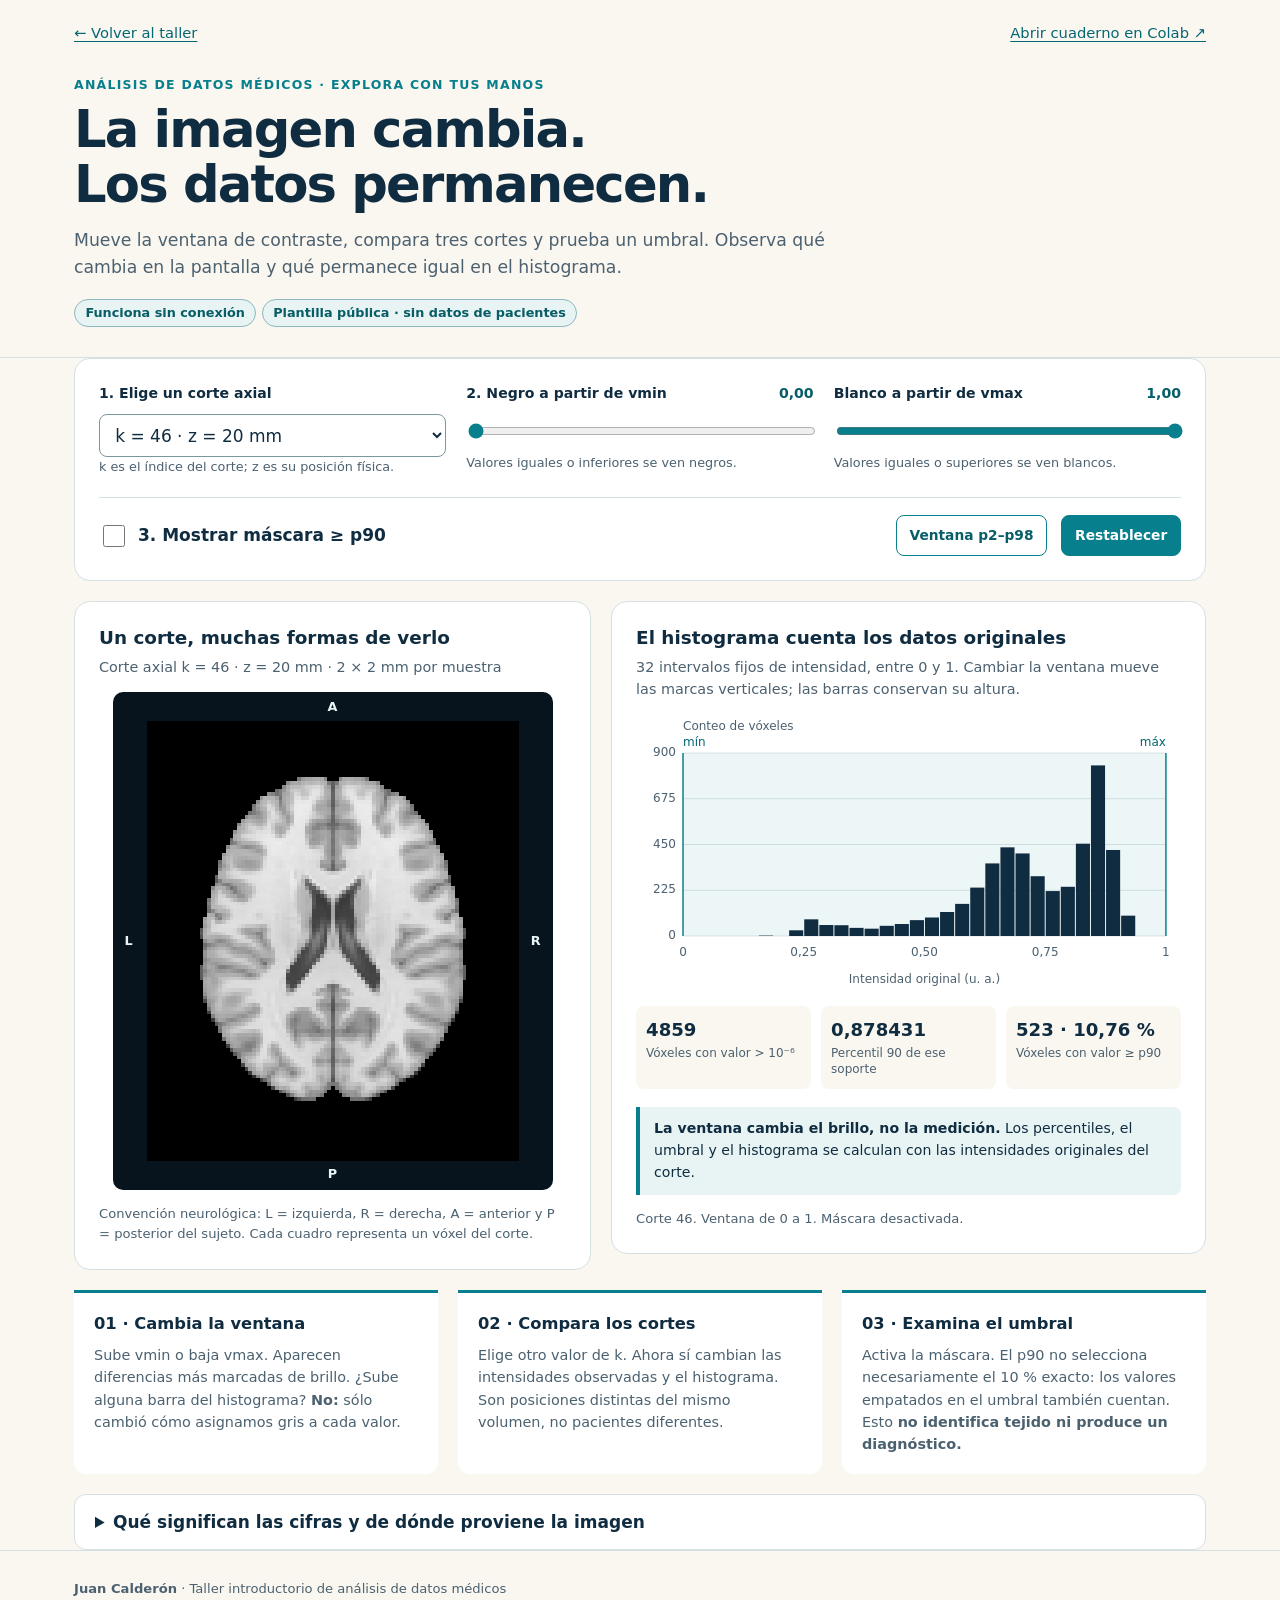
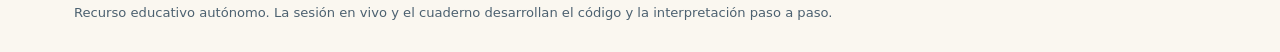
==== explorador.html @ 3e09d36e "Adaptar el taller al programa de la escuela y añadir ruta de 60 minutos Página de acceso en español," ====
<!doctype html>
<html lang="es">
<head>
<meta charset="utf-8">
<meta name="viewport" content="width=device-width, initial-scale=1">
<meta name="description" content="Explora tres cortes de una plantilla MRI: ventana de contraste, histograma y umbral p90. Funciona sin conexión y sin subir datos.">
<title>Explorador de imágenes médicas · Juan Calderón</title>
<style>
:root{color-scheme:light;--navy:#102c40;--teal:#087f8c;--cream:#faf7f0;--muted:#4c6170;--line:#d5e0e2;--white:#fff;--soft:#e8f4f4}
*{box-sizing:border-box}body{margin:0;background:var(--cream);color:var(--navy);font:17px/1.55 system-ui,-apple-system,BlinkMacSystemFont,"Segoe UI",sans-serif}
a{color:#056674;text-underline-offset:.18em}a:hover{text-decoration-thickness:2px}a:focus-visible,button:focus-visible,input:focus-visible,select:focus-visible{outline:3px solid #b25408;outline-offset:4px}
.skip{position:absolute;top:-100px;left:1rem;background:white;padding:.6rem;z-index:5}.skip:focus{top:1rem}
.wrap{max-width:1180px;margin:auto;padding:0 24px}header{padding:22px 0 30px;border-bottom:1px solid var(--line)}
nav{display:flex;justify-content:space-between;gap:12px;flex-wrap:wrap;font-size:.92rem}
.eyebrow{color:var(--teal);font-weight:750;letter-spacing:.1em;text-transform:uppercase;font-size:.78rem;margin:30px 0 8px}
h1{font-size:clamp(2rem,4vw,3.2rem);line-height:1.08;letter-spacing:-.035em;margin:0 0 14px;max-width:850px}
.intro{max-width:780px;margin:0;color:var(--muted);font-size:1.08rem}
.badge{display:inline-block;border:1px solid #8bb7bd;background:var(--soft);color:#075c65;border-radius:50px;padding:.2rem .65rem;font-size:.8rem;font-weight:700}
main{padding-top:28px;padding-bottom:40px}.controls{display:grid;grid-template-columns:1fr 1fr 1fr;gap:20px;background:var(--white);border:1px solid var(--line);border-radius:16px;padding:24px;margin-bottom:20px}
.control label,.control .label{display:block;font-size:.88rem;font-weight:750;margin-bottom:9px}
select{width:100%;font:inherit;color:var(--navy);padding:.6rem .7rem;background:#fff;border:1px solid #7c969f;border-radius:8px}
input[type=range]{width:100%;height:30px;accent-color:var(--teal);cursor:pointer}
.slider-label{display:flex!important;justify-content:space-between;gap:10px}output{font-variant-numeric:tabular-nums;color:#075d68}
.control small{color:var(--muted);font-size:.8rem;display:block}.control-actions{grid-column:1/-1;display:flex;align-items:center;gap:14px;flex-wrap:wrap;border-top:1px solid var(--line);padding-top:17px}
.toggle{display:inline-flex;align-items:center;gap:10px;font-weight:700;cursor:pointer;margin-right:auto}
input[type=checkbox]{width:22px;height:22px;accent-color:var(--teal);flex-shrink:0}
button{font:inherit;font-size:.86rem;font-weight:700;border:1px solid var(--teal);border-radius:8px;background:white;color:#075d68;padding:.55rem .8rem;cursor:pointer}
button:hover{background:var(--soft)}button.primary{background:var(--teal);color:#fff}button.primary:hover{background:#066570}
.workspace{display:grid;grid-template-columns:minmax(300px,.93fr) minmax(350px,1.07fr);gap:20px;align-items:start}
.card{background:white;border:1px solid var(--line);border-radius:16px;padding:24px;overflow:hidden}
.card h2{font-size:1.15rem;line-height:1.3;margin:0 0 6px}.subhead{color:var(--muted);font-size:.9rem;margin:0 0 14px}
.scan-frame{position:relative;padding:29px 34px;max-width:440px;margin:0 auto;background:#07131d;border-radius:10px}
#scan{width:100%;height:auto;display:block;image-rendering:pixelated;aspect-ratio:99/117;background:#000}
.direction{position:absolute;color:#eaf6f6;font-size:.8rem;font-weight:750;line-height:1}
.dir-top{top:9px;left:50%;transform:translateX(-50%)}.dir-bottom{bottom:9px;left:50%;transform:translateX(-50%)}
.dir-left{left:12px;top:50%;transform:translateY(-50%)}.dir-right{right:12px;top:50%;transform:translateY(-50%)}
.caption{font-size:.82rem;color:var(--muted);margin:14px 0 0}.key{display:inline-block;width:13px;height:13px;border:1px solid #05545c;background:#55b4ba;vertical-align:-1px;margin-right:5px}
#histogram{width:100%;height:275px;display:block}
.stats{display:grid;grid-template-columns:repeat(3,1fr);gap:10px;margin-top:16px}
.stat{background:var(--cream);border-radius:8px;padding:12px 10px}.stat strong{display:block;font-size:1.13rem;font-variant-numeric:tabular-nums;line-height:1.35}
.stat span{font-size:.75rem;color:var(--muted);display:block;margin-top:4px;line-height:1.3}
.notice{border-left:4px solid var(--teal);padding:11px 14px;background:var(--soft);border-radius:0 7px 7px 0;margin:18px 0 0;font-size:.88rem}
.instructions{display:grid;grid-template-columns:repeat(3,1fr);gap:20px;margin-top:20px}.step{border-top:3px solid var(--teal);padding:18px 20px;background:#fff;border-radius:0 0 12px 12px}
.step h2{font-size:1.02rem;margin:0 0 8px}.step p{font-size:.9rem;margin:0;color:var(--muted)}
details{margin-top:20px;border:1px solid var(--line);border-radius:12px;padding:14px 20px;background:#fff}summary{font-weight:750;cursor:pointer}
.details-body{font-size:.9rem;color:var(--muted);max-width:950px}.details-body p{margin:.8rem 0}
table{width:100%;border-collapse:collapse;margin:14px 0;font-size:.86rem}th,td{text-align:left;padding:8px;border-bottom:1px solid var(--line)}th{color:var(--navy)}
footer{border-top:1px solid var(--line);padding:24px 0;font-size:.82rem;color:var(--muted)}
footer p{margin:4px 0}.screen-reader{position:absolute;width:1px;height:1px;padding:0;margin:-1px;overflow:hidden;clip:rect(0,0,0,0);white-space:nowrap;border:0}
.error{background:#fff2e9;color:#6c3000;border:1px solid #b25408;padding:16px;border-radius:10px}
@media(max-width:800px){.controls{grid-template-columns:1fr 1fr}.control:first-child{grid-column:1/-1}.workspace{grid-template-columns:1fr}.instructions{grid-template-columns:1fr}.scan-frame{max-width:365px}.stats{gap:6px}}
@media(max-width:480px){.wrap{padding:0 14px}header{padding-top:17px}.controls,.card{padding:17px}.controls{gap:15px}.stats .stat{padding:10px 7px}.stat strong{font-size:1rem}.stat span{font-size:.72rem}.toggle{font-size:.9rem}.control-actions{gap:10px}#histogram{height:260px}.eyebrow{margin-top:24px}}
@media(prefers-reduced-motion:reduce){*{scroll-behavior:auto!important}}
</style>
</head>
<body>
<a class="skip" href="#explorador">Saltar al explorador</a>
<header><div class="wrap">
<nav aria-label="Navegación principal">
<a href="index.html">← Volver al taller</a>
<a href="https://colab.research.google.com/github/FisikMedik/taller-imagenes-medicas-python/blob/main/Taller_en_vivo_60min.ipynb" target="_blank" rel="noopener">Abrir cuaderno en Colab ↗</a>
</nav>
<p class="eyebrow">Análisis de datos médicos · Explora con tus manos</p>
<h1>La imagen cambia.<br>Los datos permanecen.</h1>
<p class="intro">Mueve la ventana de contraste, compara tres cortes y prueba un umbral. Observa qué cambia en la pantalla y qué permanece igual en el histograma.</p>
<p style="margin:18px 0 0"><span class="badge">Funciona sin conexión</span> <span class="badge">Plantilla pública · sin datos de pacientes</span></p>
</div></header>
<main class="wrap" id="explorador">
<noscript><p class="error">Este explorador necesita JavaScript del navegador. No necesita conexión ni instalar bibliotecas. Puedes consultar las cifras de los tres cortes al final de la página.</p></noscript>
<p id="error" class="error" hidden></p>
<section class="controls" aria-label="Controles de exploración">
<div class="control">
<label for="slice">1. Elige un corte axial</label>
<select id="slice">
<option value="36">k = 36 · z = 0 mm</option>
<option value="46" selected>k = 46 · z = 20 mm</option>
<option value="58">k = 58 · z = 44 mm</option>
</select>
<small>k es el índice del corte; z es su posición física.</small>
</div>
<div class="control">
<label for="vmin" class="slider-label"><span>2. Negro a partir de vmin</span><output id="vmin-value" for="vmin">0,00</output></label>
<input type="range" id="vmin" min="0" max="0.99" step="0.01" value="0" aria-describedby="vmin-help">
<small id="vmin-help">Valores iguales o inferiores se ven negros.</small>
</div>
<div class="control">
<label for="vmax" class="slider-label"><span>Blanco a partir de vmax</span><output id="vmax-value" for="vmax">1,00</output></label>
<input type="range" id="vmax" min="0.01" max="1" step="0.01" value="1" aria-describedby="vmax-help">
<small id="vmax-help">Valores iguales o superiores se ven blancos.</small>
</div>
<div class="control-actions">
<label class="toggle" for="mask"><input id="mask" type="checkbox"><span>3. Mostrar máscara ≥ p90</span></label>
<button id="percentile" type="button">Ventana p2–p98</button>
<button id="reset" type="button" class="primary">Restablecer</button>
</div>
</section>
<div class="workspace">
<section class="card" aria-labelledby="image-title">
<h2 id="image-title">Un corte, muchas formas de verlo</h2>
<p class="subhead" id="slice-description">Corte axial k = 46 · z = 20 mm · 2 × 2 mm por muestra</p>
<div class="scan-frame">
<span class="direction dir-top" aria-hidden="true">A</span>
<span class="direction dir-bottom" aria-hidden="true">P</span>
<span class="direction dir-left" aria-hidden="true">L</span>
<span class="direction dir-right" aria-hidden="true">R</span>
<canvas id="scan" width="99" height="117" role="img" aria-label="Corte axial de la plantilla MRI. Izquierda del sujeto a la izquierda de la pantalla; anterior arriba."></canvas>
</div>
<p class="caption">Convención neurológica: L = izquierda, R = derecha, A = anterior y P = posterior del sujeto. Cada cuadro representa un vóxel del corte.</p>
<p class="caption" id="mask-caption" hidden><span class="key" aria-hidden="true"></span>Turquesa: intensidad original ≥ p90 dentro del soporte numérico.</p>
</section>
<section class="card" aria-labelledby="histogram-title">
<h2 id="histogram-title">El histograma cuenta los datos originales</h2>
<p class="subhead">32 intervalos fijos de intensidad, entre 0 y 1. Cambiar la ventana mueve las marcas verticales; las barras conservan su altura.</p>
<canvas id="histogram" role="img" aria-describedby="histogram-description" aria-label="Histograma de intensidades originales del corte, excluyendo valores menores o iguales a 0.000001."></canvas>
<p class="screen-reader" id="histogram-description"></p>
<div class="stats" aria-label="Cifras del corte actual">
<div class="stat"><strong id="count">4859</strong><span>Vóxeles con valor &gt; 10⁻⁶</span></div>
<div class="stat"><strong id="p90">0,878431</strong><span>Percentil 90 de ese soporte</span></div>
<div class="stat"><strong id="selected">523 · 10,76 %</strong><span>Vóxeles con valor ≥ p90</span></div>
</div>
<p class="notice"><strong>La ventana cambia el brillo, no la medición.</strong> Los percentiles, el umbral y el histograma se calculan con las intensidades originales del corte.</p>
<p class="caption" id="status" role="status" aria-live="polite" aria-atomic="true">Corte 46. Ventana de 0 a 1. Máscara desactivada.</p>
</section>
</div>
<div class="instructions">
<section class="step"><h2>01 · Cambia la ventana</h2><p>Sube vmin o baja vmax. Aparecen diferencias más marcadas de brillo. ¿Sube alguna barra del histograma? <strong>No:</strong> sólo cambió cómo asignamos gris a cada valor.</p></section>
<section class="step"><h2>02 · Compara los cortes</h2><p>Elige otro valor de k. Ahora sí cambian las intensidades observadas y el histograma. Son posiciones distintas del mismo volumen, no pacientes diferentes.</p></section>
<section class="step"><h2>03 · Examina el umbral</h2><p>Activa la máscara. El p90 no selecciona necesariamente el 10 % exacto: los valores empatados en el umbral también cuentan. Esto <strong>no identifica tejido ni produce un diagnóstico.</strong></p></section>
</div>
<details>
<summary>Qué significan las cifras y de dónde proviene la imagen</summary>
<div class="details-body">
<p><strong>Datos:</strong> plantilla T1 MNI152 distribuida con Nilearn 0.12.1. Se utiliza la copia docente <a href="datos/mni152_2mm.nii.gz">mni152_2mm.nii.gz</a>: volumen de 99 × 117 × 95 vóxeles, espaciado de 2 × 2 × 2 mm y orientación RAS+. Una plantilla es una referencia espacial; no es la exploración de un paciente individual ni una cohorte.</p>
<p><strong>Cortes:</strong> se muestran los valores originales de tres planos axiales. En esta imagen, z = 2k − 72 mm. En pantalla i aumenta hacia la derecha y j hacia arriba; por eso L queda a la izquierda y A arriba. La posición z procede de la matriz afín de este archivo.</p>
<p><strong>Exclusión de fondo:</strong> el histograma y los percentiles sólo consideran valores originales &gt; 10⁻⁶. Es una exclusión numérica definida para este ejercicio, no una máscara cerebral validada. Las intensidades se muestran en unidades arbitrarias; aquí no equivalen a una medida clínica universal.</p>
<p><strong>Umbral:</strong> p90 es el percentil 90 del soporte del corte, calculado con el método lineal de NumPy. La máscara requiere intensidad &gt; 10⁻⁶ y además intensidad ≥ p90. Al incluir empates, el porcentaje seleccionado puede superar el 10 %.</p>
<table><caption>Cifras verificadas sobre el archivo NIfTI</caption><thead><tr><th scope="col">Corte</th><th scope="col">Soporte</th><th scope="col">p90</th><th scope="col">≥ p90</th></tr></thead><tbody>
<tr><th scope="row">k = 36</th><td>5126</td><td>0,866667</td><td>531</td></tr>
<tr><th scope="row">k = 46</th><td>4859</td><td>0,878431</td><td>523</td></tr>
<tr><th scope="row">k = 58</th><td>3741</td><td>0,874510</td><td>450</td></tr>
</tbody></table>
<p><strong>Fidelidad:</strong> esta página lleva los tres cortes incrustados como números de 32 bits, sin cuantización adicional. No descarga bibliotecas, no hace peticiones de datos y no sube información. Sólo los enlaces externos requieren conexión.</p>
<p><strong>Ventana p2–p98:</strong> usa los percentiles 2 y 98 del mismo soporte del corte. Los controles redondean a dos decimales. Saturar un valor a negro o blanco en pantalla no borra ni cambia el dato original.</p>
<p><strong>Alcance:</strong> una operación por umbral no es entrenamiento de ML ni segmentación anatómica validada. Una forma brillante puede incluir varias estructuras; la imagen por sí sola no justifica conclusiones diagnósticas.</p>
<p>Consulta las <a href="FUENTES_Y_LICENCIAS.txt">fuentes y licencias</a> o continúa en el <a href="Taller_imagenes_medicas.ipynb">cuaderno completo</a>.</p>
</div>
</details>
</main>
<footer><div class="wrap">
<p><strong>Juan Calderón</strong> · Taller introductorio de análisis de datos médicos</p>
<p>Recurso educativo autónomo. La sesión en vivo y el cuaderno desarrollan el código y la interpretación paso a paso.</p>
</div></footer>
<script id="embedded-data" type="application/json">{"source_sha256":"a5f0ddb2d173ffb7b34a511fa6bcfe71e27218a54125092917a6d9630bc4513a","shape":[99,117,95],"spacing_mm":[2,2,2],"affine":[[2.0,0.0,0.0,-98.0],[0.0,2.0,0.0,-134.0],[0.0,0.0,2.0,-72.0],[0.0,0.0,0.0,1.0]],"hist_edges":[0.0,0.03125,0.0625,0.09375,0.125,0.15625,0.1875,0.21875,0.25,0.28125,0.3125,0.34375,0.375,0.40625,0.4375,0.46875,0.5,0.53125,0.5625,0.59375,0.625,0.65625,0.6875,0.71875,0.75,0.78125,0.8125,0.84375,0.875,0.90625,0.9375,0.96875,1.0],"support":"intensidad original > 1e-6","array_order":"C: valor(i,j) = data[i * ny + j]","slices":[{"k":36,"z_mm":0.0,"nx":99,"ny":117,"float32le_base64":"[base64]/D6qEVw/0RU0PAAAAAAAAAAAAAAAAAAAAAAAAAAAAAAAAAAAAAAAAAABGKZ8NfOWLDQAAAAAAAAAArrijCwAAAAAAAAAAzemxCQAAAAD7FfoHAAAAABfwxAUAAAAAhIjXAwAAAAAAAAAAfA74AcJwAAIAAAAAgKsnAtPcRQJN3FoCePgpAooGHgI/p+UBAAAAAAAAAAAAAAAA/SBXAAAAAAABsQYAAAAAAAAAAAA/[base64]/[base64]/az9Ene0HhN2wr4SAAAAAAAAAAAAAAAAAAAAAAAAAAAAAAAAAAAAAAAAAADG7jwRudRiEQAAAAAAAAAAWNuVDwAAAAAAAAAAFe2LDQAAAAC5MQAMAAAAALdNmwkAAAAAqNGsBwAAAAAAAAAAZfoCBrfI2AUAAAAAfdzFBbR/[base64]/[base64]/CdGnKGvBqAe40aAAAAAAAAAAAAAAAAAAAAAAAAAAAAAAAAAAAAAAAAAAAYSRwZVB3eGAAAAAAAAAAASo5DFwAAAAAAAAAAjEUnFQAAAACveIkTAAAAABIUIBEAAAAA2ceDDwAAAAAAAAAAk0UXDfDYQQ0AAAAAaP+PDWNQlw1yG7oN/dBSDYcNgQ3Nb1gNAAAAAAAAAAAAAAAAzw+3CwAAAADNq/[base64]/[base64]/QIAAAAAAAAAAAVOY0NqrOMDupSUQ8AAAAA0+oTERWXuxIAAAAAAAAAAGdYqhYAAAAAA+PQGAAAAACbFaEaAAAAAKT/RxwAAAAA4r/MHboqNh4AAAAAAAAAAAAAAAAAAAAAZERNID/[base64]/FYmfBRUAAAAAYZkZFa/[base64]/gFF/[base64]/QDIhy8DjWsNBQAAAAAaUYAIAAAAALFkXQyCkJAOAAAAAAAAAACOIkgTCCNiFKAAGBUAAAAAD3+EFvACiBgAAAAAAAAAAB8haxwAAAAAwEuJHgAAAAD/HjYgAAAAALuYFiIAAAAAIOGAI2g0OiSFPnEkqUGIJGHeoSRaw48ktbS0PsnIyD6/vr4+lDdDI3MTiiTiGfwjmiBaI8/[base64]/JPIAAAAACBPE4iAAAAAHRWAiRZqrokwcBAPsHAwD6Miws/o6IiP6GgID+fnh4/p6YmP6qpKT+pqCg/oJ8fP4mICD/d3Nw+29raPvX09D6SkRE/np0dP5qZGT+GhQU/19bWPlmViiOfj2ok8gCbJAAAAAAAAAAAS8qJIgAAAADomrEgAAAAAGjjqx4AAAAAeh1pHAAAAAAAAAAAO/OpGnpOpRoAAAAAmgLcGoNH/[base64]/rKsrP6emJj+mpSU/q6oqP6+uLj+opyc/qagoP6qpKT+opyc/paQkP5ybGz+DggI/9fT0Pp6dHT+vri4/sK8vP7CvLz+trCw/rq0tP6uqKj+hoCA/hYQEP2aAdCQoAx8kVEdIJAAAAADVmVoiAAAAALoShyAAAAAAUAR/HgAAAAAAAAAA/q9PHHpZlRwAAAAAhByGHDCXzRyAGrsc/[base64]/NWhKnNUQUAAAAAAAAAAAoFpsY8z/yGSNKCRsAAAAAVTmhHC1GIh4AAAAAAAAAAIhhCiIAAAAAP4QIJH63qiSnpqY+//7+Pp6dHT+npiY/rq0tP7e2Nj/BwEA/yMdHP769PT+mpSU/oaAgP6WkJD+koyM/oqEhP5uaGj+KiQk///7+PqSjIz+xsDA/wL8/P8fGRj/Ew0M/wcBAP7m4OD+wry8/qKcnP6CfHz+Qjw8/5+bmPuBRcCMo/nIkAAAAAO/IWSIAAAAA0V5GIAAAAAAAAAAADOWMHnyXnR4AAAAA8ZCXHgO/qx5+u7Yesdq5HkFefx4SPIQeAAAAAAAAAAAAAAAA/[base64]/Hj61EiAAAAAAAAAAAIuCziOfQeAks7KyPoyLCz+WlRU/l5YWP6OiIj+qqSk/t7Y2P83MTD/T0lI/xMNDP6yrKz+ioSE/lpUVP5uaGj+gnx8/oaAgP52cHD+KiQk/8/LyPqCfHz+trCw/xMNDP9TTUz/Z2Fg/1tVVP8bFRT+9vDw/uLc3P66tLT+trCw/rKsrP6emJj+HhgY/uW4+JHdlLyQAAAAAL4VYIgAAAAAAAAAAckLOH+i8cSAAAAAAbOFrIIs/ySD0CKIgSK8+IOr/iiDfVUggAAAAAAAAAAAAAAAA/bzFHgAAAAB6KlkcAAAAAAAAAAD6YvQYAAAAAFpLMRcAAAAAAAAAAAAAAABzhhgQjpR/[base64]/mpkZP6CfHz+fnh4/mJcXP5ybGz+koyM/r64uP8zLSz/R0FA/urk5P6OiIj+bmho/hoUFP5aVFT+dnBw/oJ8fP5qZGT+GhQU/7ezsPpybGz+qqSk/yMdHP9nYWD/b2lo/z85OP769PT++vT0/yslJP8XERD/Avz8/ubg4P62sLD+rqio/[base64]/HwACiiAAAAAAj70hIsokZiN3wZok5eTkPpKRET+WlRU/oaAgP52cHD+Ylxc/jYwMP42MDD+dnBw/q6oqP83MTD/T0lI/trU1P6SjIz+Ylxc/goEBP5GQED+dnBw/n54eP5mYGD+DggI/gYAAP6SjIz+trCw/0dBQP9vaWj/b2lo/y8pKP8HAQD/Ix0c/0dBQP9LRUT/V1FQ/x8ZGP7CvLz+rqio/lJMTP93c3D7Pzs4+w8LCPiB3jCTe0JAkN5fQJI0jJCQAAAAAMtA7JNRZPSSHwoskz2FRJMpHGyTjcCAkAAAAAAAAAAAAAAAA2c6GIgAAAAANBJ0gAAAAAAAAAABC/bQcAAAAAEd4DRsAAAAAAAAAAAAAAAAfh0oUAAAAALU8sQ4AAAAAAAAAAFO0qAkAAAAAAAAAAAAAAAAInSgCMlrWAAAAAAB3ngAACQwAAAAAAAAgAAAAAAAAAAAAAAAAAAAAAAAAAAAAAAAAAACAAQAAAEEAAAASAAAAYQkAAAAAAADn/woAAAAAAIu7RAMAAAAAh5rMBhUs3AgffAgKAAAAAIp6tgoAAAAARCPCEQAAAAAAAAAAfsQcFnIhrhl7/bMbAAAAAAAAAACSaGEg+GuGIZPBgCIAAAAApnuZJP38fD6Ligo/oaAgP6alJT+mpSU/nJsbP5aVFT+Ligo/iYgIP5KRET+gnx8/sK8vP9PSUj/U01M/uLc3P6SjIz+ZmBg//fz8PpGQED+amRk/np0dP5iXFz///v4+j44OP6alJT+6uTk/2dhYP97dXT/c21s/z85OP8nISD/S0VE/1dRUP9rZWT/Pzk4/tLMzP6qpKT+fnh4/9/b2Po+ODj+dnBw///7+Pufm5j6CgQE/7+7uPr++vj7d7b4kzczMPvn4+D6GhQU/[base64]/u7j6joiI/rKsrP7a1NT+xsDA/oqEhP5qZGT+TkhI/jIsLP5STEz+ioSE/ubg4P9fWVj/U01M/v74+P6alJT+bmho/+fj4PpGQED+cmxs/n54eP5WUFD+GhQU/mZgYP6moKD/KyUk/2tlZP93cXD/b2lo/09JSP9TTUz/X1lY/2dhYP9LRUT+5uDg/qqkpP5+eHj/z8vI+jYwMP6uqKj+opyc/kpERP5uaGj+pqCg/qqkpP4yLCz/T0tI+m5oaP6qpKT+pqCg/paQkP4eGBj+Ligo/pqUlP6yrKz+ioSE/[base64]/hIMDP4GAAD+mpSU/rKsrP7OyMj+/vj4/tLMzP6SjIz+fnh4/mZgYP5aVFT+ioSE/x8ZGP9rZWT/Y11c/xsVFP6emJj+bmho//fz8PpCPDz+cmxs/n54eP5GQED+Pjg4/oaAgP66tLT/W1VU/29paP97dXT/a2Vk/2NdXP9nYWD/Z2Fg/0dBQP769PT+sqys/oqEhP/v6+j7t7Ow+np0dP6emJj+qqSk/paQkP6qpKT+vri4/qqkpP6GgID/19PQ+pqUlP7a1NT+6uTk/qagoP5GQED+lpCQ/srExP7OyMj+wry8/qagoP6CfHz/[base64]/oJ8fP4WEBD+mpSU/rKsrP6uqKj+xsDA/wcBAP7i3Nz+pqCg/oaAgP56dHT+pqCg/0tFRP9vaWj/b2lo/zs1NP6moKD+cmxs/hYQEP5OSEj+enR0/n54eP4+ODj+XlhY/paQkP769PT/b2lo/3t1dP9zbWz/Z2Fg/2tlZP9LRUT/CwUE/ubg4P66tLT+mpSU/lpUVP+fm5j719PQ+o6IiP6WkJD+1tDQ/s7IyP7e2Nj+8uzs/rawsP6SjIz+BgAA/p6YmP7SzMz/My0s/trU1P6WkJD+trCw/tLMzP7m4OD/CwUE/ubg4P6+uLj+urS0/[base64]/srExP7++Pj+1tDQ/pqUlP4eGBj+ioSE/rawsP6moKD+npiY/srExP8TDQz/DwkI/srExP66tLT/CwUE/2tlZP9zbWz/d3Fw/1NNTP6yrKz+enR0/iYgIP5qZGT+ioSE/np0dP5CPDz+fnh4/qagoP9LRUT/d3Fw/29paP9rZWT/W1VU/wL8/P6yrKz+pqCg/oqEhP5uaGj+VlBQ/8/LyPs/Ozj7//v4+o6IiP6moKD+8uzs/w8JCP8LBQT+6uTk/rq0tP6emJj+FhAQ/oqEhP66tLT/NzEw/0M9PP8LBQT+8uzs/urk5P769PT/My0s/z85OP8nISD+6uTk/sbAwP/[base64]//IRvx9CORkBA+jIsLP6uqKj+5uDg/yslJP8LBQT+zsjI/qKcnP4mICD+amRk/qqkpP6alJT+koyM/paQkP7e2Nj/JyEg/zs1NP9DPTz/Z2Fg/3NtbP93cXD/d3Fw/29paP7i3Nz+gnx8/mpkZP52cHD+joiI/nJsbP5GQED+lpCQ/vbw8P9vaWj/b2lo/2dhYP8/OTj+wry8/o6IiP56dHT+Pjg4/7+7uPtPS0j7BwMA+sbCwPr++vj739vY+p6YmP6WkJD+sqys/qqkpP6qpKT+trCw/rKsrP6WkJD+Ihwc/pKMjP62sLD/My0s/1NNTP9rZWT/a2Vk/1dRUP9DPTz/X1lY/2dhYP87NTT+9vDw/r64uP5KRET+pqCg/[base64]/q6oqP7q5OT/Qz08/zs1NP7q5OT+wry8/p6YmP4+ODj+TkhI/o6IiP6WkJD+fnh4/np0dP6inJz/Ew0M/1tVVP93cXD/e3V0/3NtbP9/eXj/f3l4/3dxcP9PSUj+vri4/paQkP6WkJD+opyc/o6IiP6KhIT+wry8/2dhYP9vaWj/X1lY/y8pKP6moKD+gnx8/hoUFP8vKyj7BwMA+09LSPs3MzD6trKw+zczMPoKBAT+CgQE/h4YGP6alJT+mpSU/o6IiP5+eHj+lpCQ/qagoP6emJj+Miws/qKcnP7a1NT/Qz08/09JSP9jXVz/d3Fw/4N9fP9/eXj/g318/3NtbP8fGRj+4tzc/p6YmP66tLT+1tDQ/tLMzP62sLD+gnx8/LIKnIwAAAAAAAAAAPqb1HyemoRzekNgbAAAAAKhtERcJ0pAVpHgfFJWKXhIzn1gQ4bZLDgAAAAAAAAAAAAAAALjzuQQAAAAAAAAAAAAAAAAAAAAA80kCAG2HFwAFvzAB6dIgA83/EwUAvvMGQC60CLq0kAr1yaAMA/B3Dm+wWxBxIlwScqooFDKC8RVW7QsYM2LMGX6foxvnHZ0dUMNiH+JPEiGlfQwilZQUPpaVFT+qqSk/uLc3P8fGRj/U01M/z85OP7m4OD+trCw/p6YmP5WUFD+RkBA/nZwcP6GgID+enR0/mZgYP6alJT/BwEA/3NtbP9/eXj/f3l4/3t1dP93cXD/d3Fw/29paP9zbWz/Z2Fg/09JSP9HQUD/Qz08/xsVFP8nISD/Y11c/2tlZP9jXVz/KyUk/p6YmP5mYGD/X1tY+r66uPuPi4j6enR0/pKMjP6KhIT+GhQU/jo0NP6KhIT+hoCA/mJcXP8/Ozj6EgwM/g4ICP4uKCj+npiY/p6YmP6OiIj+BgAA/qqkpP7m4OD/Lyko/xMNDP8bFRT/W1VU/4N9fP+PiYj/j4mI/3NtbP8XERD+5uDg/pqUlP7i3Nz/Lyko/0dBQP769PT+trCw/n54eP3oVpiQAAAAAci2kIZtoWh/[base64]/BwEA/zMtLP9TTUz/Y11c/1NNTP8LBQT+wry8/paQkP5iXFz+RkBA/mpkZP6CfHz+joiI/paQkP7KxMT/Pzk4/395eP+DfXz/h4GA/3dxcP9vaWj/b2lo/2tlZP9zbWz/b2lo/3NtbP9zbWz/d3Fw/3t1dP93cXD/b2lo/2NdXP8/OTj+mpSU/jYwMP8HAwD6DggI/jo0NP4mICD+enR0/paQkP6SjIz+bmho/m5oaP6alJT+urS0/oJ8fP4SDAz+cmxs/m5oaP//+/j6UkxM/k5ISP4aFBT/Z2Ng+p6YmP62sLD+3tjY/srExP7CvLz/Avz8/3dxcP+XkZD/l5GQ/395eP8jHRz+4tzc/s7IyP8HAQD/b2lo/3NtbP8zLSz+7ujo/r64uP5WUFD8h+g8kAAAAAAAAAAD7gsAegmt1HC81yhoAAAAAAAAAAAAAAAAAAAAAAAAAAAAAAAAAAAAAgW+0C6B1fgkAAAAAZXLlBCMD/QIAAAAAJHgaAAAAAAAAAAAAAAAAAAAAAAAAAAAAAAAAAAAAAAAAAAAAAAAAAAAAAAAAAAAAAAAAAAAAAAAAAAAAAAAAAAAAAAAAAAAAAAAAAEgqeyTj4uI+sbAwP8fGRj/X1lY/2dhYP9zbWz/b2lo/29paP9XUVD/CwUE/rq0tP6inJz+joiI/paQkP6inJz+vri4/u7o6P8/OTj/d3Fw/3t1dP9zbWz/Z2Fg/0tFRP9TTUz/Y11c/2tlZP9bVVT/a2Vk/1tVVP9fWVj/Y11c/2dhYP9vaWj/c21s/19ZWP7y7Oz+cmxs/6+rqPqOiIj+fnh4/oJ8fP56dHT+enR0/srExP6WkJD+ZmBg/mZgYP6moKD+8uzs/nZwcP5qZGT+gnx8/oaAgP4WEBD/h4OA+lZQUP56dHT+TkhI/iYgIP6inJz+qqSk/rKsrP6moKD+wry8/0dBQP+XkZD/o52c/5ONjP8jHRz+wry8/trU1P8rJST/g318/3NtbP8vKSj+8uzs/sbAwP6uqKj///v4+AblRJAAAAAAAAAAAnIO2HXXBJBsAAAAACHeiGAAAAAAAAAAAAAAAAPFF4A8Bd1oPgIpRDAAAAAAAAAAA/RiiBq5QzwV/LEAEwKexAXYuzgMA55oF8TulBxnjfAk+zFML0xliDczWDg/ZLT0RR2UgE3DbJxU6B8IWnMa2GD0gwRqgk3gcPZNHHuS3TSD7GKYiB8CUJKuqqj6OjQ0/ubg4P8nISD/X1lY/2dhYP9jXVz/Z2Fg/3NtbP93cXD/b2lo/1dRUP8zLSz/Ew0M/xcREP8nISD/U01M/3dxcP9/eXj/d3Fw/19ZWP9PSUj/d3Fw/5ONjP+TjYz/l5GQ/5ONjP+TjYz/l5GQ/4uFhP93cXD/W1VU/1dRUP9nYWD/b2lo/19ZWP8HAQD+fnh4/oJ8fP6GgID+qqSk/rawsP6emJj+sqys/wL8/P7CvLz+cmxs/n54eP7i3Nz/HxkY/oaAgP5+eHj+rqio/oaAgP5STEz+SkRE/o6IiP6SjIz+joiI/mZgYP4qJCT+fnh4/pqUlP5+eHj+ioSE/vr09P+blZT/p6Gg/6OdnP8zLSz+1tDQ/urk5P9bVVT/i4WE/29paP8rJST+0szM/rKsrP6WkJD+TkhI/[base64]/rq0tP8C/Pz/Pzk4/1dRUP9LRUT/W1VU/3NtbP9/eXj/e3V0/395eP9/eXj/e3V0/3dxcP9/eXj/g318/3dxcP9bVVT/U01M/3dxcP+XkZD/j4mI/4N9fP9/eXj/f3l4/3t1dP9zbWz/c21s/395eP+DfXz/f3l4/3dxcP9jXVz/W1VU/2tlZP9bVVT+/vj4/sK8vP7a1NT+/vj4/vbw8P7m4OD+ysTE/rq0tP7W0ND+9vDw/vr09P7m4OD/Avz8/xsVFP7++Pj/BwEA/o6IiP56dHT+cmxs/pKMjP66tLT+npiY/paQkP6emJj+JiAg/hIMDP4+ODj+RkBA/sbAwP+TjYz/o52c/6ehoP97dXT/GxUU/z85OP9/eXj/i4WE/395eP87NTT+4tzc/rawsP66tLT+trCw/mJcXP5gJRiMAAAAAK8CmIAAAAAAAAAAAmjczGQAAAACzKQ8XLuyME6iHRhIAAAAAAAAAAAAAAABo2K0JAAAAAAAAAAAAAAAAwuYyBao5/gaostYIGUy7CuNDkgwb0IcO0x+AEAlcnBLQUFkU/kcUFlun6xffRckZfL3yG/5Wpx0JHpAfktGPISfTFCOxsDA+srExP7y7Oz/CwUE/tbQ0P7q5OT/FxEQ/0M9PP9bVVT/Z2Fg/3t1dP+DfXz/d3Fw/3dxcP9/eXj/f3l4/3dxcP9nYWD/T0lI/1NNTP93cXD/j4mI/5ONjP97dXT/Qz08/mJcXP7e2tj6vrq4+29raPo2MDD+7ujo/19ZWP9zbWz/c21s/4uFhP9zbWz/W1VU/1dRUP9rZWT/X1lY/zs1NP8nISD/KyUk/xMNDP8LBQT/Ew0M/x8ZGP8nISD/GxUU/xMNDP8HAQD++vT0/ubg4P7e2Nj+6uTk/w8JCP6moKD+hoCA/rq0tP728PD+wry8/qagoP6qpKT+qqSk/8fDwPoqJCT+cmxs/s7IyP+blZT/n5mY/6ulpP+noaD/n5mY/5uVlP+noaD/n5mY/5ONjP9vaWj/Pzk4/xMNDP7++Pj+4tzc/qqkpPwAAAAAAAAAAAAAAAAAAAAAAAAAAwd/iF7BDiBhu9TUWosGCEwAAAAB8ywQRWYf4DszqFAwAAAAAAAAAACy2ggMAAAAAAAAAAAAAAAAAAAAAAAAAAAAAAAAAAAAAAAAAAAAAAAAAAAAAAAAAAAAAAAAAAAAAAAAAAAAAAAAAAAAAAAAAAK7ApCSNjAw/uLc3P9DPTz/NzEw/wsFBP7y7Oz/BwEA/yslJP9XUVD/c21s/3dxcP97dXT/c21s/3dxcP9rZWT/W1VU/1dRUP9PSUj/Z2Fg/3t1dP9/eXj/g318/395eP8rJST+SkRE/z87OPq2srD6trKw+3dzcPufm5j7b2to+hoUFP56dHT+0szM/2tlZP+LhYT/e3V0/29paP9rZWT/NzEw/zs1NP8PCQj+7ujo/vbw8P8HAQD/Ew0M/w8JCP8C/Pz+/vj4/vLs7P7y7Oz+7ujo/w8JCP87NTT/W1VU/zs1NP8bFRT/GxUU/xsVFP8rJST/HxkY/wcBAP728PD+rqio/oaAgP5GQED+pqCg/xsVFP+fmZj/o52c/6ehoP+vqaj/r6mo/6+pqP+vqaj/q6Wk/4+JiP9nYWD/NzEw/xMNDP7u6Oj+2tTU/oaAgP12GmCShIKsiAAAAAMUuPB0MJ6Iavy4PGQAAAADlLTIVmYzCEwAAAAAAAAAAAAAAAD0ugwsyYxoLAAAAAJc7/QYAAAAAHplvBxGcBQn2fCsLu5oHDc0dwQ7e3rIQ5J62Eil/kBRKOT0WIiFNGMXhRxproVQcXIEsHnOnHiD99d8hTV+pI5OSkj61tDQ/xsVFP9nYWD/a2Vk/0M9PP8jHRz/Avz8/x8ZGP9bVVT/d3Fw/3t1dP9/eXj/d3Fw/1tVVP9TTUz/T0lI/19ZWP9bVVT/Z2Fg/2dhYP9vaWj/c21s/2dhYP87NTT/Avz8/p6YmP4KBAT/BwMA+sbCwPr++vj6Ihwc/rKsrP7CvLz+Ylxc/1dRUP9/eXj/f3l4/2tlZP9zbWz/b2lo/xMNDP728PD/CwUE/xMNDP8bFRT/FxEQ/wsFBP8PCQj/Ew0M/w8JCP8TDQz/BwEA/v74+P7y7Oz+3tjY/vr09P9bVVT/Z2Fg/zs1NP8bFRT/Lyko/0tFRP8zLSz+zsjI/qagoP6WkJD+zsjI/4N9fP+blZT/n5mY/6ehoP+rpaT/r6mo/7OtrP+zraz/p6Gg/2tlZP8LBQT+1tDQ/r64uP66tLT+fnh4/+/r6PtfW1j5NBRYkAAAAAAAAAAAAAAAAkSCOHAAAAAAAAAAApOotFOgsChUAAAAAZUkuEE0Q/A1V9GYLAAAAAAAAAAANMaAHAAAAAAAAAAAAAAAAAAAAAAAAAAAAAAAAAAAAAAAAAAAAAAAAAAAAAAAAAAAAAAAAAAAAAAAAAAAAAAAAFxqIJJ+eHj++vT0/0tFRP9rZWT/f3l4/3dxcP9jXVz/S0VE/1dRUP93cXD/c21s/3NtbP9rZWT/U01M/09JSP9PSUj/U01M/1NNTP9XUVD/V1FQ/1tVVP9XUVD/U01M/09JSP9PSUj/V1FQ/1tVVP8jHRz+Pjg4/mZiYPtXU1D6pqCg/pKMjP769PT+9vDw/19ZWP97dXT/d3Fw/2dhYP93cXD/a2Vk/2tlZP9TTUz/KyUk/xsVFP8bFRT/GxUU/xMNDP7++Pj/FxEQ/w8JCP8bFRT++vT0/vbw8P769PT+8uzs/vbw8P7i3Nz+8uzs/29paP93cXD/U01M/z85OP9PSUj/KyUk/ubg4P8C/Pz/e3V0/5eRkP+jnZz/q6Wk/7OtrP+noaD/s62s/7+5uP+3sbD/i4WE/wL8/P7CvLz+qqSk/o6IiP52cHD+koyM/rawsP6inJz+HhgY/AAAAAAAAAAAAAAAAAAAAAFOpchv9pm8ZAAAAAAAAAABqJh4UAAAAAAAAAAAAAAAAAAAAAAAAAADy+gEK//8ECeZC7gqJZPUMtbXGDprtqBAxzaQSnR2MFDlecRY3sFYY0ug3GgfJHBz7M+4d6lfdH0+C2yGucMMj/fx8Pra1NT/DwkI/ychIP9PSUj/a2Vk/3dxcP93cXD/e3V0/3dxcP9vaWj/Z2Fg/1tVVP9fWVj/V1FQ/1dRUP9TTUz/W1VU/1dRUP9XUVD/V1FQ/1NNTP9LRUT/S0VE/09JSP9LRUT/T0lI/0tFRP9TTUz/X1lY/n54eP7e2Nj+amRk/oqEhP6OiIj/S0VE/19ZWP9nYWD/a2Vk/2NdXP9fWVj/Y11c/2dhYP9XUVD/OzU0/1tVVP9vaWj/a2Vk/2NdXP9XUVD/Lyko/v74+P8PCQj++vT0/wL8/P8HAQD+9vDw/u7o6P7y7Oz+8uzs/trU1P87NTT/h4GA/3t1dP93cXD/d3Fw/3t1dP+LhYT/l5GQ/6ulpP+vqaj/u7W0/7exsP+7tbT/s62s/7OtrP+zraz/d3Fw/ubg4P62sLD+qqSk/qqkpP7CvLz+ysTE/trU1P7a1NT+gnx8/gnnxJB7jxyEAAAAAHsyqHgAAAADwk/cayZ2tGJz8JhUdWJ8UCwxeEnBPNRC63U4PAAAAAPAeAgsAAAAAAAAAAAAAAAAAAAAAAAAAAAAAAAAAAAAAAAAAAAAAAAAAAAAAAAAAAAAAAAAAAAAAAAAAAAAAAAA/nn0k1dTUPqWkJD+ysTE/urk5P8fGRj/U01M/3NtbP9zbWz/c21s/2dhYP9XUVD/U01M/1NNTP9PSUj/U01M/1NNTP9XUVD/U01M/1dRUP9PSUj/S0VE/0tFRP9PSUj/S0VE/ychIP728PD+zsjI/t7Y2P8/OTj/S0VE/1NNTP8bFRT+cmxs/oqEhP42MDD/KyUk/0dBQP83MTD/R0FA/19ZWP9TTUz/S0VE/2NdXP9PSUj/Lyko/zcxMP87NTT/NzEw/zcxMP8vKSj/Qz08/0dBQP8fGRj/Avz8/v74+P728PD+8uzs/uLc3P728PD+6uTk/ubg4P7e2Nj/R0FA/5ONjP+PiYj/m5WU/5uVlP+jnZz/o52c/6+pqP+vqaj/t7Gw/7u1tP+/ubj/s62s/6+pqP+zraz/m5WU/xMNDP7KxMT+vri4/srExP7OyMj+7ujo/xcREP7e2Nj+hoCA/8fDwPgAAAAAAAAAAAAAAAAhCPB0AAAAAJ4SMGAAAAAAAAAAAAAAAAAAAAAAAAAAAAAAAAAAAAAAuwFoLaLC3CpoHkwz2WYMOYLd4EEANQBLh6hYU98YOFtuy6xdyNs8ZcQzYGyzqtR21jHQf5XiDIWShXiOdnBw+lpUVP6qpKT+npiY/rq0tP8bFRT/V1FQ/2tlZP9jXVz/W1VU/0tFRP9HQUD/S0VE/0tFRP9PSUj/T0lI/1NNTP9LRUT/S0VE/0tFRP9HQUD/R0FA/0M9PP9PSUj/R0FA/wL8/P62sLD+Ylxc/mJcXP6KhIT/KyUk/09JSP8vKSj+gnx8/paQkP/v6+j7Pzk4/x8ZGP8XERD/Lyko/1NNTP9DPTz/Lyko/0tFRP8vKSj/CwUE/xcREP8/OTj/Pzk4/z85OP83MTD/Lyko/yslJP8/OTj/Qz08/vr09P7m4OD+6uTk/uLc3P7i3Nz+5uDg/uLc3P8TDQz/Z2Fg/4N9fP+blZT/n5mY/6ulpP+noaD/o52c/4+JiP+jnZz/r6mo/7OtrP+7tbT/t7Gw/7OtrP+vqaj/s62s/5ONjP8fGRj+7ujo/ubg4P8HAQD/My0s/wcBAP6inJz+TkhI/7+7uPgAAAACMeL8h/4HWH9tlER1xIg0bAAAAAAAAAABxgg8WAAAAAOfIoBKVSMUPAAAAAKnlaQ0AAAAA78zxCoF/Bg2quBAPK8K0EHU4kBKkEawUN4OAFn13dRiHxyQaHj1AHLMVMR7AhiIgpH3tIVcEvyOPjo4+tLMzP7u6Oj+3tjY/xMNDP9TTUz/X1lY/09JSP9PSUj/S0VE/0M9PP8/OTj/Qz08/0dBQP9HQUD/Qz08/0dBQP9HQUD/Qz08/zs1NP8/OTj/R0FA/1dRUP9XUVD/U01M/xcREP7CvLz+TkhI/gYAAP5uaGj+trCw/1dRUP9DPTz+sqys/oqEhP46NDT/GxUU/wL8/P8TDQz/My0s/1NNTP8zLSz/My0s/zMtLP8nISD/HxkY/y8pKP8/OTj/U01M/y8pKP8rJST/Qz08/yslJP8zLSz/My0s/zMtLP769PT+6uTk/t7Y2P7a1NT+6uTk/zs1NP9vaWj/V1FQ/z85OP9PSUj/k42M/5ONjP+TjYz/i4WE/5eRkP+noaD/u7W0/7u1tP/Dvbz/w728/7exsP+zraz/s62s/6+pqP+zraz/l5GQ/3dxcP9jXVz/S0VE/sK8vP5iXFz+KiQk/+fj4PskNziTdjPEgAAAAAIQRox0AAAAAAAAAAOwYKhkmo10WiMQ3Fe0tJxMWnG4Ql2+MDqzMJQ0AAAAAAAAAAAAAAAAAAAAAAAAAAAAAAAAAAAAAAAAAAAAAAAAAAAAAAAAAAAAAAAAAAAAAAAAAAP3HJiTr6uo+ubg4P7++Pj/GxUU/1dRUP87NTT/HxkY/xsVFP8vKSj/Pzk4/zs1NP8/OTj/Qz08/z85OP8/OTj/Pzk4/0M9PP9HQUD/Qz08/0tFRP9LRUT/U01M/19ZWP9fWVj/Qz08/w8JCP66tLT+SkRE/hoUFP5+eHj+mpSU/0tFRP9TTUz/Avz8/oqEhP5qZGT+8uzs/vLs7P8PCQj/Ix0c/ychIP8jHRz/Ix0c/xsVFP8rJST/Qz08/1NNTP9XUVD/W1VU/2NdXP8vKSj/JyEg/zcxMP8bFRT/FxEQ/xcREP83MTD/CwUE/vbw8P8rJST/Z2Fg/3dxcP9LRUT/CwUE/uLc3P7a1NT/Pzk4/tLMzP7m4OD/FxEQ/4uFhP+zraz/v7m4/7exsP+3sbD/t7Gw/6+pqP+rpaT/q6Wk/6ulpP+vqaj/s62s/6+pqP+PiYj/OzU0/p6YmP4yLCz+EgwM/gYAAP+Pi4j4AAAAAAAAAAP3UmB4AAAAAAAAAAOK5BxkAAAAA0VYzFAAAAACK/g4PAAAAAGT93A1eE6QNAAAAAAAAAAAAAAAAAAAAAAAAAAAAAAAAAAAAAAAAAAAAAAAAAAAAAAAAAAAAAAAAAAAAAO63giSXlhY/v74+P8rJST/T0lI/xcREP7i3Nz+cmxs/paQkP7q5OT/Lyko/zs1NP87NTT/Qz08/0dBQP9LRUT/T0lI/1NNTP9XUVD/T0lI/xsVFP7u6Oj/JyEg/09JSP9XUVD/My0s/v74+P62sLD+WlRU/h4YGP5qZGT+ioSE/x8ZGP9bVVT/My0s/paQkP5aVFT+6uTk/urk5P769PT+9vDw/u7o6P8XERD/GxUU/xMNDP8bFRT/GxUU/x8ZGP9LRUT/Z2Fg/1dRUP9fWVj/NzEw/zcxMP83MTD/DwkI/xcREP8bFRT/W1VU/3NtbP9zbWz/Y11c/ychIP7u6Oj+2tTU/tLMzP7CvLz+ZmBg/kZCQPu/u7j7k42M/6+pqP+7tbT/s62s/6ulpP+fmZj/e3V0/09JSP9HQUD/W1VU/4uFhP+rpaT/s62s/6+pqP+vqaj/c21s/r64uP56dHT+cmxs/oJ8fP4OCAj8AAAAAAAAAAAAAAAAAAAAAvKjQGwAAAAAAAAAAAAAAAAAAAABR9LISAAAAAAAAAABDDIwNAAAAAAAAAAAAAAAAAAAAAAAAAAAAAAAAAAAAAAAAAAAAAAAAAAAAAAAAAAAAAAAAAAAAAG6/mSSkoyM/xMNDP9PSUj/JyEg/trU1P4KBAT+EgwM/nZwcP7KxMT/Ix0c/yMdHP8nISD/R0FA/19ZWP9bVVT/X1lY/1tVVP9TTUz/HxkY/qKcnP6emJj+8uzs/zs1NP9LRUT/KyUk/wL8/P7GwMD+npiY/lZQUP4yLCz+dnBw/r64uP83MTD/KyUk/qagoP/38/D61tDQ/sbAwP7i3Nz+0szM/trU1P8HAQD/BwEA/x8ZGP8jHRz/DwkI/wcBAP8nISD/R0FA/19ZWP9fWVj/X1lY/1NNTP8/OTj/Ew0M/wsFBP8nISD/c21s/4N9fP9fWVj/CwUE/t7Y2P7SzMz+ysTE/srExP7SzMz+5uLg+t7a2Pt3cXD/q6Wk/6ulpP+rpaT/o52c/5ONjP9fWVj+8uzs/wsFBP8nISD/FxEQ/vLs7P8fGRj/j4mI/6ulpP+zraz/q6Wk/z85OP7i3Nz+2tTU/tLMzP5mYGD8nYVcjw6SVITGXox+ZB8sdAAAAAB5h2Rn3km4XKxcPFgAAAADSOtoSAAAAAGngmA4AAAAAAAAAAAAAAAAAAAAAAAAAAAAAAAAAAAAAAAAAAAAAAAAAAAAAAAAAAAAAAAAAAAAAAAAAABvXdySenR0/xMNDP87NTT+9vDw/h4YGP/v6+j6cmxs/oaAgP7m4OD/Ew0M/tLMzP7e2Nj/Qz08/0dBQP8nISD/Pzk4/1NNTP8rJST+0szM/mpkZP5mYGD+urS0/vr09P8jHRz/GxUU/xcREP7q5OT+wry8/oqEhP4SDAz+KiQk/o6IiP7OyMj+ysTE/p6YmP7++vj6trCw/rawsP7KxMT+qqSk/s7IyP7q5OT+5uDg/wL8/P8HAQD+9vDw/vr09P8bFRT/My0s/zMtLP9PSUj/Y11c/1dRUP9fWVj/T0lI/09JSP9vaWj/e3V0/19ZWP7u6Oj+0szM/sbAwP6+uLj+urS0/qqkpP5mYGD+7uro+2tlZP+jnZz/q6Wk/6+pqP+blZT/h4GA/3dxcP7e2Nj+ioSE/pKMjP8LBQT+/vj4/paQkP6yrKz/GxUU/4+JiP+noaD/p6Gg/4uFhP8bFRT+1tDQ/srExP56dHT/wstIjvVM0IicNWSAAAAAA57xmHOwyIxrqTuMXAAAAAFAW8RMAAAAAchgzEedyBA8AAAAAAAAAAAAAAAAAAAAAAAAAAAAAAAAAAAAAAAAAAAAAAAAAAAAAAAAAAAAAAAAAAAAAAAAAAMBpKST9/Pw+wsFBP8TDQz+wry8/jo0NP5+eHj+ioSE/q6oqP8HAQD+3tjY/mZgYP7W0ND/OzU0/yslJP6+uLj+3tjY/xMNDP8XERD+xsDA/np0dP5OSEj+enR0/r64uP7a1NT+0szM/sbAwP62sLD+opyc/l5YWP+3s7D7h4OA+jo0NP6CfHz+enR0/y8rKPq2srD79/Pw+pKMjP7CvLz+mpSU/rawsP7KxMT+8uzs/w8JCP8C/Pz+9vDw/v74+P8LBQT/GxUU/xcREP8XERD/My0s/0tFRP9TTUz/V1FQ/19ZWP9zbWz/W1VU/u7o6P7KxMT+wry8/rKsrP66tLT+npiY/rKsrP9XU1D7a2Vk/5+ZmP+noaD/q6Wk/6ehoP+DfXz/e3V0/0tFRP6yrKz+enR0/k5ISP6WkJD+/vj4/oqEhP52cHD+0szM/1tVVP+XkZD/k42M/3NtbP8nISD+4tzc/rq0tP5mYGD/RVPMirZ0+IRoe1x5Afh8dvRo7HDJVZBoAAAAAAAAAAIrjlxG5WrgSrzbVDnKiFA8AAAAAvD5HC9cVPw3dFgMP7JISEe823hLrfrsU1xevFl0Yhhg6lIgaNDlSHOWAMh6PGScg3RkIIvKeDCSdnJw+s7IyP8C/Pz+dnBw/srExP6emJj+joiI/trU1P7m4OD+qqSk/lpUVP7u6Oj/NzEw/wL8/P5ybGz+joiI/r64uP7q5OT+1tDQ/rKsrP6qpKT+fnh4/oqEhP6moKD+lpCQ/mpkZP4mICD/x8PA+4eDgPtva2j7X1tY+19bWPtnY2D69vLw+v76+PsHAwD6ZmJg+nZycPoeGBj+rqio/qqkpP7m4OD+4tzc/uLc3P7y7Oz+/vj4/v74+P728PD++vT0/v74+P7++Pj/Ew0M/zs1NP9PSUj/W1VU/xsVFP62sLD+koyM/qKcnP62sLD+sqys/rKsrP6SjIz+qqSk/6+rqPtfWVj/k42M/5+ZmP+jnZz/o52c/4eBgP9jXVz/b2lo/0M9PP7CvLz+ioSE/iIcHP5uaGj+7ujo/p6YmP5uaGj+urS0/y8pKP97dXT/W1VU/y8pKP8XERD+6uTk/r64uP5eWFj8AAAAAAAAAAAAAAAAAAAAAAAAAAOQZ4BkS7gMYpF0eFgAAAABEHE4TAAAAAKk/DQ8AAAAAQy9/CQq6XgvNA5AN9u7hD07ciBCE4hUTi7/0FNUL2haa4ekYW3GGGqfyIh0zYvYeDxBCIPGjfyKpq1Ak5+bmPv38/D6ioSE/t7Y2P6yrKz+cmxs/pqUlP6KhIT+FhAQ/sK8vP728PD/Ix0c/urk5P5aVFT+Ligo/mZgYP6qpKT+0szM/srExP62sLD+enR0/jo0NP//+/j7R0NA+qaioPpuamj6ZmJg+lZSUPo+Ojj6VlJQ+m5qaPpuamj6xsLA+w8LCPpeWlj6XlpY+mZiYPqempj6BgAA/s7IyP7W0ND+3tjY/s7IyP7CvLz+3tjY/vbw8P7a1NT+5uDg/yMdHP728PD/CwUE/yMdHP8nISD+pqCg/oqEhP/v6+j7JyMg+m5oaP6moKD+qqSk/rawsP5WUFD/b2to+2tlZP+PiYj/m5WU/5eRkP+blZT/p6Gg/u7o6P6SjIz++vT0/zcxMP7e2Nj+lpCQ/iokJP5eWFj+opyc/sK8vP6OiIj+pqCg/wL8/P9HQUD/HxkY/uLc3P7W0ND+0szM/qKcnP4eGBj8AAAAAAAAAAGvoYx4AAAAAC8oXGwAAAADEOYwXAAAAAAAAAAAhyrIRAAAAAAAAAAAvaqcNAAAAAAAAAADmmJYKAAAAAAAAAAAAAAAAAAAAAAAAAAAlNbIWAAAAAAAAAAAAAAAAAAAAAAAAAAAAAAAAAAAAAJvLMyTt7Ow+p6YmP6moKD+dnBw/m5oaP4+ODj+gnx8/trU1P7u6Oj+6uTk/wL8/P7a1NT+urS0/nZwcP5ybGz+npiY/qKcnP5WUFD/x8PA+w8LCPp+enj6fnp4+29raPvHw8D6BgAA/sbCwPo+Ojj6RkJA+j46OPo2MjD6Pjo4+i4qKPouKij6VlJQ+l5aWPpmYmD6VlJQ+mJcXP7u6Oj+urS0/qagoP6emJj+wry8/tbQ0P7e2Nj+0szM/tbQ0P7u6Oj+ysTE/uLc3P7m4OD+enR0/k5ISP6+urj6JiIg+6ehoPo+Ojj6joqI+l5aWPuXk5D7e3V0/5ONjP+blZT/k42M/5eRkP+fmZj/g318/paQkP5ybGz+fnh4/q6oqP7SzMz+mpSU/j44OP5KRET+hoCA/qqkpP6OiIj+hoCA/sK8vP7W0ND+wry8/q6oqP6yrKz+mpSU/kpERP5UMWiNDPOse02btHgAAAAAaZH4cHxhQGQAAAAAAAAAAAAAAAAAAAADDsAQSFZhsDwAAAAAAAAAALeWbBQAAAAAAAAAAAAAAAOy9sgwE1D4NyhGdDwAAAAAAAAAAAAAAAAAAAAAAAAAADL6JGgAAAAAAAAAAAAAAAAAAAAAAAAAA397ePu3s7D6Miws/kI8PP4iHBz+hoCA/tLMzP7SzMz+wry8/s7IyP7KxMT+xsDA/oaAgP4OCAj/r6uo+xcTEPvf29j7V1NQ+oaCgPquqqj7n5uY+nZwcP4aFBT+cmxs/w8LCPo2MjD6RkJA+kZCQPouKij6DgoI+h4aGPp+enj7Lyso++/r6Pv/+/j7f3t4+nJsbP6moqD6rqqo+goEBP6SjIz+trCw/rq0tP62sLD+urS0/rq0tP6inJz+lpCQ/g4ICP+Hg4D7k42M/srExP6OiIj+pqCg/oaAgP4+ODj+XlhY/vbw8P+DfXz/h4GA/5ONjP+PiYj/i4WE/5ONjP+jnZz/f3l4/goEBP4eGBj+ZmBg/np0dP6CfHz+lpCQ/hoUFP//+/j6XlhY/oqEhP5mYGD+Ligo/p6YmP6yrKz+pqCg/n54eP5CPDz/t7Ow+LX9AI1VhtCI6uV0fcMWaHgAAAAAAAAAAuxMdGs5lEhgHS4AUAAAAAMkXSxH8jqEP1ptqDgAAAAAAAAAAAAAAAP4BNAUZBVMHAAAAALD36gsBtR8OAAAAABNoGhIg0m4TPA5LFUT7/hZwkYYZGHwTGttZxR1+7A4f7b5QIbAmQiJMqDQkgYAAP9HQ0D6vrq4+s7KyPrOysj6zsrI+v76+PsnIyD7R0NA+2djYPtnY2D7Z2Ng+wcDAPre2tj69vLw+8fDwPs/OTj/T0tI+t7a2PsPCwj6KiQk/oJ8fP4aFBT+cmxs/09LSPpuamj6dnJw+w8LCPtHQ0D6JiIg+k5KSPsnIyD739vY+//7+PoOCAj/l5OQ+19bWPoOCgj6HhoY++fh4PvHwcD6Lioo+y8rKPo6NDT+WlRU/k5ISP4yLCz+XlpY+i4qKPo+Ojj6pqCg/u7o6P7OyMj+rqio/lZQUP4iHBz+JiAg/wsFBP+HgYD/h4GA/4uFhP+LhYT/k42M/5+ZmP/b1dT/Lyko/u7q6PqWkpD7R0NA++/r6PoSDAz/[base64]/kI8PP4iHBz+hoCA/tLMzP7SzMz+wry8/s7IyP7KxMT+xsDA/oaAgP4OCAj/r6uo+xcTEPvf29j7V1NQ+oaCgPquqqj7n5uY+nZwcP4aFBT+cmxs/w8LCPo2MjD6RkJA+kZCQPouKij6DgoI+h4aGPp+enj7Lyso++/r6Pv/+/j7f3t4+nJsbP6moqD6rqqo+goEBP6SjIz+trCw/rq0tP62sLD+urS0/rq0tP6inJz+lpCQ/g4ICP+Hg4D7k42M/srExP6OiIj+pqCg/oaAgP4+ODj+XlhY/vbw8P+DfXz/h4GA/5ONjP+PiYj/i4WE/5ONjP+jnZz/f3l4/goEBP4eGBj+ZmBg/np0dP6CfHz+lpCQ/hoUFP//+/j6XlhY/oqEhP5mYGD+Ligo/p6YmP6yrKz+pqCg/n54eP5CPDz/t7Ow+hnPXJAAAAADxLIIhps1aHgAAAABnkDkbEAzkGQItKxiQs70VAAAAAAAAAABoGJYPU2AyDgAAAAAAAAAA0dBLBgAAAACUeSALAAAAAAAAAAAAAAAAAAAAAAAAAAAAAAAAAAAAAMmpPBplRkwcAAAAAAAAAAAAAAAAdnPlI1R09STt7Ow+p6YmP6moKD+dnBw/m5oaP4+ODj+gnx8/trU1P7u6Oj+6uTk/wL8/P7a1NT+urS0/nZwcP5ybGz+npiY/qKcnP5WUFD/x8PA+w8LCPp+enj6fnp4+29raPvHw8D6BgAA/sbCwPo+Ojj6RkJA+j46OPo2MjD6Pjo4+i4qKPouKij6VlJQ+l5aWPpmYmD6VlJQ+mJcXP7u6Oj+urS0/qagoP6emJj+wry8/tbQ0P7e2Nj+0szM/tbQ0P7u6Oj+ysTE/uLc3P7m4OD+enR0/k5ISP6+urj6JiIg+6ehoPo+Ojj6joqI+l5aWPuXk5D7e3V0/5ONjP+blZT/k42M/5eRkP+fmZj/g318/paQkP5ybGz+fnh4/q6oqP7SzMz+mpSU/j44OP5KRET+hoCA/qqkpP6OiIj+hoCA/sK8vP7W0ND+wry8/q6oqP6yrKz+mpSU/kpERP3Pg1SRw2EEhAAAAAAAAAABPHxEdFpTyGgAAAAAAAAAAAAAAAAAAAAAhisARgPrYDq5UcQwAAAAA8PoACrmuqAvXbVENX5fUD/Ju0xC37ucScX2RFOrCEBfOoQQZo8nZGpUDCh18zMAe5c6YIAAAAAD6eJok5+bmPv38/D6ioSE/t7Y2P6yrKz+cmxs/pqUlP6KhIT+FhAQ/sK8vP728PD/Ix0c/urk5P5aVFT+Ligo/mZgYP6qpKT+0szM/srExP62sLD+enR0/jo0NP//+/j7R0NA+qaioPpuamj6ZmJg+lZSUPo+Ojj6VlJQ+m5qaPpuamj6xsLA+w8LCPpeWlj6XlpY+mZiYPqempj6BgAA/s7IyP7W0ND+3tjY/s7IyP7CvLz+3tjY/vbw8P7a1NT+5uDg/yMdHP728PD/CwUE/yMdHP8nISD+pqCg/oqEhP/v6+j7JyMg+m5oaP6moKD+qqSk/rawsP5WUFD/b2to+2tlZP+PiYj/m5WU/5eRkP+blZT/p6Gg/u7o6P6SjIz++vT0/zcxMP7e2Nj+lpCQ/iokJP5eWFj+opyc/sK8vP6OiIj+pqCg/wL8/P9HQUD/HxkY/uLc3P7W0ND+0szM/qKcnP4eGBj9uZjgiAAAAAAAAAACE2b0bzHCKGwAAAAAk3IcXAAAAAHvunhIe4vARAAAAAEr9oQ1CIbAND5uKC143Hg080w8PO5HpEG3TxRJuH/YUWmN4FljPlRg7xZAaxOaEHE0aKB42LRogdcsTIn/TwiOdnJw+s7IyP8C/Pz+dnBw/srExP6emJj+joiI/trU1P7m4OD+qqSk/lpUVP7u6Oj/NzEw/wL8/P5ybGz+joiI/r64uP7q5OT+1tDQ/rKsrP6qpKT+fnh4/oqEhP6moKD+lpCQ/mpkZP4mICD/x8PA+4eDgPtva2j7X1tY+19bWPtnY2D69vLw+v76+PsHAwD6ZmJg+nZycPoeGBj+rqio/qqkpP7m4OD+4tzc/uLc3P7y7Oz+/vj4/v74+P728PD++vT0/v74+P7++Pj/Ew0M/zs1NP9PSUj/W1VU/xsVFP62sLD+koyM/qKcnP62sLD+sqys/rKsrP6SjIz+qqSk/6+rqPtfWVj/k42M/5+ZmP+jnZz/o52c/4eBgP9jXVz/b2lo/0M9PP7CvLz+ioSE/iIcHP5uaGj+7ujo/p6YmP5uaGj+urS0/y8pKP97dXT/W1VU/y8pKP8XERD+6uTk/r64uP5eWFj8AAAAA106RIdDweB0AAAAAejX4GwAAAABqJ4YYg8dvFgAAAABcLSATa1OXEONE7w4AAAAAAAAAAAAAAAAAAAAAAAAAAAAAAAAAAAAAAAAAAAAAAAAAAAAAAAAAAAAAAAAAAAAAAAAAABtXGyT9/Pw+wsFBP8TDQz+wry8/jo0NP5+eHj+ioSE/q6oqP8HAQD+3tjY/mZgYP7W0ND/OzU0/yslJP6+uLj+3tjY/xMNDP8XERD+xsDA/np0dP5OSEj+enR0/r64uP7a1NT+0szM/sbAwP62sLD+opyc/l5YWP+3s7D7h4OA+jo0NP6CfHz+enR0/y8rKPq2srD79/Pw+pKMjP7CvLz+mpSU/rawsP7KxMT+8uzs/w8JCP8C/Pz+9vDw/v74+P8LBQT/GxUU/xcREP8XERD/My0s/0tFRP9TTUz/V1FQ/19ZWP9zbWz/W1VU/u7o6P7KxMT+wry8/rKsrP66tLT+npiY/rKsrP9XU1D7a2Vk/5+ZmP+noaD/q6Wk/6ehoP+DfXz/e3V0/0tFRP6yrKz+enR0/k5ISP6WkJD+/vj4/oqEhP52cHD+0szM/1tVVP+XkZD/k42M/3NtbP8nISD+4tzc/rq0tP5mYGD/wspQjvZMBIk+aoR/TZQEbznmsG+wyPRqoO80WkqYGF1AW6xPC+RkSchgjEZ3LFA4AAAAAAAAAAAAAAAAAAAAAAAAAAAAAAAAAAAAAAAAAAAAAAAAAAAAAAAAAAAAAAAAAAAAAAAAAAG4/hiSenR0/xMNDP87NTT+9vDw/h4YGP/v6+j6cmxs/oaAgP7m4OD/Ew0M/tLMzP7e2Nj/Qz08/0dBQP8nISD/Pzk4/1NNTP8rJST+0szM/mpkZP5mYGD+urS0/vr09P8jHRz/GxUU/xcREP7q5OT+wry8/oqEhP4SDAz+KiQk/o6IiP7OyMj+ysTE/p6YmP7++vj6trCw/rawsP7KxMT+qqSk/s7IyP7q5OT+5uDg/wL8/P8HAQD+9vDw/vr09P8bFRT/My0s/zMtLP9PSUj/Y11c/1dRUP9fWVj/T0lI/09JSP9vaWj/e3V0/19ZWP7u6Oj+0szM/sbAwP6+uLj+urS0/qqkpP5mYGD+7uro+2tlZP+jnZz/q6Wk/6+pqP+blZT/h4GA/3dxcP7e2Nj+ioSE/pKMjP8LBQT+/vj4/paQkP6yrKz/GxUU/4+JiP+noaD/p6Gg/4uFhP8bFRT+1tDQ/srExP56dHT8nYW8jhklbITGX4R8zD2cdsfX3Gx5h9xl8SbcXAAAAAMmDrxQAAAAABl17ENLAMw4AAAAAAAAAAAAAAAAAAAAAAAAAAAAAAAAAAAAAAAAAAAAAAAAAAAAAAAAAAAAAAAAAAAAAAAAAAO63iCSkoyM/xMNDP9PSUj/JyEg/trU1P4KBAT+EgwM/nZwcP7KxMT/Ix0c/yMdHP8nISD/R0FA/19ZWP9bVVT/X1lY/1tVVP9TTUz/HxkY/qKcnP6emJj+8uzs/zs1NP9LRUT/KyUk/wL8/P7GwMD+npiY/lZQUP4yLCz+dnBw/r64uP83MTD/KyUk/qagoP/38/D61tDQ/sbAwP7i3Nz+0szM/trU1P8HAQD/BwEA/x8ZGP8jHRz/DwkI/wcBAP8nISD/R0FA/19ZWP9fWVj/X1lY/1NNTP8/OTj/Ew0M/wsFBP8nISD/c21s/4N9fP9fWVj/CwUE/t7Y2P7SzMz+ysTE/srExP7SzMz+5uLg+t7a2Pt3cXD/q6Wk/6ulpP+rpaT/o52c/5ONjP9fWVj+8uzs/wsFBP8nISD/FxEQ/vLs7P8fGRj/j4mI/6ulpP+zraz/q6Wk/z85OP7i3Nz+2tTU/tLMzP5mYGD/DdUIjHntLIYHv+x4AAAAAAAAAAAAAAACDHRYY0nteFvKoihJR1OsSAAAAAP8lkw0AAAAAAAAAAAAAAAAAAAAAAAAAAAAAAAAAAAAAAAAAAAAAAAAAAAAAAAAAAAAAAAAAAAAAAAAAAP3HciSXlhY/v74+P8rJST/T0lI/xcREP7i3Nz+cmxs/paQkP7q5OT/Lyko/zs1NP87NTT/Qz08/0dBQP9LRUT/T0lI/1NNTP9XUVD/T0lI/xsVFP7u6Oj/JyEg/09JSP9XUVD/My0s/v74+P62sLD+WlRU/h4YGP5qZGT+ioSE/x8ZGP9bVVT/My0s/paQkP5aVFT+6uTk/urk5P769PT+9vDw/u7o6P8XERD/GxUU/xMNDP8bFRT/GxUU/x8ZGP9LRUT/Z2Fg/1dRUP9fWVj/NzEw/zcxMP83MTD/DwkI/xcREP8bFRT/W1VU/3NtbP9zbWz/Y11c/ychIP7u6Oj+2tTU/tLMzP7CvLz+ZmBg/kZCQPu/u7j7k42M/6+pqP+7tbT/s62s/6ulpP+fmZj/e3V0/09JSP9HQUD/W1VU/4uFhP+rpaT/s62s/6+pqP+vqaj/c21s/r64uP56dHT+cmxs/oJ8fP4OCAj8AAAAAAAAAAPupAR4AAAAA8+74GgAAAAAAAAAAAAAAAAAAAAD9HasSAAAAAAAAAABeE5wNAAAAAAAAAAAAAAAAAAAAAAAAAAAAAAAAAAAAAAAAAAAAAAAAAAAAAAAAAAAAAAAAAAAAACsCOiTr6uo+ubg4P7++Pj/GxUU/1dRUP87NTT/HxkY/xsVFP8vKSj/Pzk4/zs1NP8/OTj/Qz08/z85OP8/OTj/Pzk4/0M9PP9HQUD/Qz08/0tFRP9LRUT/U01M/19ZWP9fWVj/Qz08/w8JCP66tLT+SkRE/hoUFP5+eHj+mpSU/0tFRP9TTUz/Avz8/oqEhP5qZGT+8uzs/vLs7P8PCQj/Ix0c/ychIP8jHRz/Ix0c/xsVFP8rJST/Qz08/1NNTP9XUVD/W1VU/2NdXP8vKSj/JyEg/zcxMP8bFRT/FxEQ/xcREP83MTD/CwUE/vbw8P8rJST/Z2Fg/3dxcP9LRUT/CwUE/uLc3P7a1NT/Pzk4/tLMzP7m4OD/FxEQ/4uFhP+zraz/v7m4/7exsP+3sbD/t7Gw/6+pqP+rpaT/q6Wk/6ulpP+vqaj/s62s/6+pqP+PiYj/OzU0/p6YmP4yLCz+EgwM/gYAAP+Pi4j4AAAAAp+iHIGHElh4AAAAAAAAAAAAAAAAAAAAAAAAAAAAAAAAAAAAAAAAAACtzcA5W2qYNNFgIC5rn4wz7zBkPsBvkEKAmwRJw1aMU9+ZpFrdsqhg5W0saOKYPHBYFEx5ahvsfcvwBIrIQ6iOPjo4+tLMzP7u6Oj+3tjY/xMNDP9TTUz/X1lY/09JSP9PSUj/S0VE/0M9PP8/OTj/Qz08/0dBQP9HQUD/Qz08/0dBQP9HQUD/Qz08/zs1NP8/OTj/R0FA/1dRUP9XUVD/U01M/xcREP7CvLz+TkhI/gYAAP5uaGj+trCw/1dRUP9DPTz+sqys/oqEhP46NDT/GxUU/wL8/P8TDQz/My0s/1NNTP8zLSz/My0s/zMtLP8nISD/HxkY/y8pKP8/OTj/U01M/y8pKP8rJST/Qz08/yslJP8zLSz/My0s/zMtLP769PT+6uTk/t7Y2P7a1NT+6uTk/zs1NP9vaWj/V1FQ/z85OP9PSUj/k42M/5ONjP+TjYz/i4WE/5eRkP+noaD/u7W0/7u1tP/Dvbz/w728/7exsP+zraz/s62s/6+pqP+zraz/l5GQ/3dxcP9jXVz/S0VE/sK8vP5iXFz+KiQk/+fj4Pp3/RSRGPFsiAAAAAAAAAAA4EeYbAAAAAHi85Rg4AcQWuJnBFOcI0BIAAAAAS+TXDaSWJgwAAAAAe+bhCvlcnAxzf48OUGNpEGcEHhJ3+xoUB73lFW+B+BeEZeAZUoa0GyL9kR3434gf/IGCIRHfUSOdnBw+lpUVP6qpKT+npiY/rq0tP8bFRT/V1FQ/2tlZP9jXVz/W1VU/0tFRP9HQUD/S0VE/0tFRP9PSUj/T0lI/1NNTP9LRUT/S0VE/0tFRP9HQUD/R0FA/0M9PP9PSUj/R0FA/wL8/P62sLD+Ylxc/mJcXP6KhIT/KyUk/09JSP8vKSj+gnx8/paQkP/v6+j7Pzk4/x8ZGP8XERD/Lyko/1NNTP9DPTz/Lyko/0tFRP8vKSj/CwUE/xcREP8/OTj/Pzk4/z85OP83MTD/Lyko/yslJP8/OTj/Qz08/vr09P7m4OD+6uTk/uLc3P7i3Nz+5uDg/uLc3P8TDQz/Z2Fg/4N9fP+blZT/n5mY/6ulpP+noaD/o52c/4+JiP+jnZz/r6mo/7OtrP+7tbT/t7Gw/7OtrP+vqaj/s62s/5ONjP8fGRj+7ujo/ubg4P8HAQD/My0s/wcBAP6inJz+TkhI/7+7uPgAAAACALyYiptwIIAAAAAAqmMcbCiGeGQAAAAAAAAAAAAAAABcmFhOkEPUQMMJ+DleoCg0AAAAAAAAAAAAAAAAAAAAAAAAAAAAAAAAAAAAAAAAAAAAAAAAAAAAAAAAAAAAAAAAAAAAAAAAAAAAAAAAaq2Yk1dTUPqWkJD+ysTE/urk5P8fGRj/U01M/3NtbP9zbWz/c21s/2dhYP9XUVD/U01M/1NNTP9PSUj/U01M/1NNTP9XUVD/U01M/1dRUP9PSUj/S0VE/0tFRP9PSUj/S0VE/ychIP728PD+zsjI/t7Y2P8/OTj/S0VE/1NNTP8bFRT+cmxs/oqEhP42MDD/KyUk/0dBQP83MTD/R0FA/19ZWP9TTUz/S0VE/2NdXP9PSUj/Lyko/zcxMP87NTT/NzEw/zcxMP8vKSj/Qz08/0dBQP8fGRj/Avz8/v74+P728PD+8uzs/uLc3P728PD+6uTk/ubg4P7e2Nj/R0FA/5ONjP+PiYj/m5WU/5uVlP+jnZz/o52c/6+pqP+vqaj/t7Gw/7u1tP+/ubj/s62s/6+pqP+zraz/m5WU/xMNDP7KxMT+vri4/srExP7OyMj+7ujo/xcREP7e2Nj+hoCA/8fDwPgAAAAAAAAAAAAAAAAAAAAAAAAAAAAAAAAAAAAAH9osVAAAAAAAAAAC6HQgPAAAAAAAAAAAYA6ELWN/tCGvp+QpfSuUMqWXQDipjsxDfbZgSgLOHFETIbBbVY0oYkqE2GnysIxxLMgQeKkbvH3px0CEdALAj/fx8Pra1NT/DwkI/ychIP9PSUj/a2Vk/3dxcP93cXD/e3V0/3dxcP9vaWj/Z2Fg/1tVVP9fWVj/V1FQ/1dRUP9TTUz/W1VU/1dRUP9XUVD/V1FQ/1NNTP9LRUT/S0VE/09JSP9LRUT/T0lI/0tFRP9TTUz/X1lY/n54eP7e2Nj+amRk/oqEhP6OiIj/S0VE/19ZWP9nYWD/a2Vk/2NdXP9fWVj/Y11c/2dhYP9XUVD/OzU0/1tVVP9vaWj/a2Vk/2NdXP9XUVD/Lyko/v74+P8PCQj++vT0/wL8/P8HAQD+9vDw/u7o6P7y7Oz+8uzs/trU1P87NTT/h4GA/3t1dP93cXD/d3Fw/3t1dP+LhYT/l5GQ/6ulpP+vqaj/u7W0/7exsP+7tbT/s62s/7OtrP+zraz/d3Fw/ubg4P62sLD+qqSk/qqkpP7CvLz+ysTE/trU1P7a1NT+gnx8/ofnQJOyV+iAAAAAAAAAAAAAAAAAAAAAAAAAAACTDuhabiWUVAAAAAAAAAAAAAAAAAAAAAAAAAAAAAAAAAAAAAAAAAAAAAAAAAAAAAAAAAAAAAAAAAAAAAAAAAAAAAAAAAAAAAAAAAAAAAAAAAAAAAAAAAAAAAAAAqqFeJJ+eHj++vT0/0tFRP9rZWT/f3l4/3dxcP9jXVz/S0VE/1dRUP93cXD/c21s/3NtbP9rZWT/U01M/09JSP9PSUj/U01M/1NNTP9XUVD/V1FQ/1tVVP9XUVD/U01M/09JSP9PSUj/V1FQ/1tVVP8jHRz+Pjg4/mZiYPtXU1D6pqCg/pKMjP769PT+9vDw/19ZWP97dXT/d3Fw/2dhYP93cXD/a2Vk/2tlZP9TTUz/KyUk/xsVFP8bFRT/GxUU/xMNDP7++Pj/FxEQ/w8JCP8bFRT++vT0/vbw8P769PT+8uzs/vbw8P7i3Nz+8uzs/29paP93cXD/U01M/z85OP9PSUj/KyUk/ubg4P8C/Pz/e3V0/5eRkP+jnZz/q6Wk/7OtrP+noaD/s62s/7+5uP+3sbD/i4WE/wL8/P7CvLz+qqSk/o6IiP52cHD+koyM/rawsP6inJz+HhgY/28ITIwAAAAAAAAAAAAAAAAAAAAAAAAAAVW+1FgAAAAAAAAAAluQiEoLgBxAAAAAAAAAAAKmvrQkRA8QJtmkvBzEoHQnBwiELoQsTDZN57A4KYrwQj0ezEjtCpBRY1mIWyThqGFmhbxr1RkEctWEfHlvrKCCUQP0hAzKnI5OSkj61tDQ/xsVFP9nYWD/a2Vk/0M9PP8jHRz/Avz8/x8ZGP9bVVT/d3Fw/3t1dP9/eXj/d3Fw/1tVVP9TTUz/T0lI/19ZWP9bVVT/Z2Fg/2dhYP9vaWj/c21s/2dhYP87NTT/Avz8/p6YmP4KBAT/BwMA+sbCwPr++vj6Ihwc/rKsrP7CvLz+Ylxc/1dRUP9/eXj/f3l4/2tlZP9zbWz/b2lo/xMNDP728PD/CwUE/xMNDP8bFRT/FxEQ/wsFBP8PCQj/Ew0M/w8JCP8TDQz/BwEA/v74+P7y7Oz+3tjY/vr09P9bVVT/Z2Fg/zs1NP8bFRT/Lyko/0tFRP8zLSz+zsjI/qagoP6WkJD+zsjI/4N9fP+blZT/n5mY/6ehoP+rpaT/r6mo/7OtrP+zraz/p6Gg/2tlZP8LBQT+1tDQ/r64uP66tLT+fnh4/+/r6PtfW1j7DrDIjAAAAAAAAAAAAAAAAAAAAAMLa+xoAAAAAAAAAAE/avxQAAAAAAAAAALm41w4yo1oLAAAAAO7uhwkAYD4HAAAAAAAAAAAAAAAAAAAAAAAAAAAAAAAAAAAAAAAAAAAAAAAAAAAAAAAAAAAAAAAAAAAAAAAAAAAAAAAAAAAAALvlaSSNjAw/uLc3P9DPTz/NzEw/wsFBP7y7Oz/BwEA/yslJP9XUVD/c21s/3dxcP97dXT/c21s/3dxcP9rZWT/W1VU/1dRUP9PSUj/Z2Fg/3t1dP9/eXj/g318/395eP8rJST+SkRE/z87OPq2srD6trKw+3dzcPufm5j7b2to+hoUFP56dHT+0szM/2tlZP+LhYT/e3V0/29paP9rZWT/NzEw/zs1NP8PCQj+7ujo/vbw8P8HAQD/Ew0M/w8JCP8C/Pz+/vj4/vLs7P7y7Oz+7ujo/w8JCP87NTT/W1VU/zs1NP8bFRT/GxUU/xsVFP8rJST/HxkY/wcBAP728PD+rqio/oaAgP5GQED+pqCg/xsVFP+fmZj/o52c/6ehoP+vqaj/r6mo/6+pqP+vqaj/q6Wk/4+JiP9nYWD/NzEw/xMNDP7u6Oj+2tTU/[base64]/CwUE/tbQ0P7q5OT/FxEQ/0M9PP9bVVT/Z2Fg/3t1dP+DfXz/d3Fw/3dxcP9/eXj/f3l4/3dxcP9nYWD/T0lI/1NNTP93cXD/j4mI/5ONjP97dXT/Qz08/mJcXP7e2tj6vrq4+29raPo2MDD+7ujo/19ZWP9zbWz/c21s/4uFhP9zbWz/W1VU/1dRUP9rZWT/X1lY/zs1NP8nISD/KyUk/xMNDP8LBQT/Ew0M/x8ZGP8nISD/GxUU/xMNDP8HAQD++vT0/ubg4P7e2Nj+6uTk/w8JCP6moKD+hoCA/rq0tP728PD+wry8/qagoP6qpKT+qqSk/8fDwPoqJCT+cmxs/s7IyP+blZT/n5mY/6ulpP+noaD/n5mY/5uVlP+noaD/n5mY/5ONjP9vaWj/Pzk4/xMNDP7++Pj+4tzc/qqkpPwX/piK3h24gjpWDIPTrNB0AAAAAZ94oGH2ZDhhms4QWAAAAAAAAAAAAAAAAAAAAAJI2NwsaduoKAAAAAAAAAAAAAAAAAAAAAAAAAAAAAAAAAAAAAAAAAAAAAAAAAAAAAAAAAAAAAAAAAAAAAAAAAAAAAAAAAAAAAAAAAAAAAAAAAAAAAAAAAABR6Ncjl5aWPq6tLT+trCw/rq0tP8C/Pz/Pzk4/1dRUP9LRUT/W1VU/3NtbP9/eXj/e3V0/395eP9/eXj/e3V0/3dxcP9/eXj/g318/3dxcP9bVVT/U01M/3dxcP+XkZD/j4mI/4N9fP9/eXj/f3l4/3t1dP9zbWz/c21s/395eP+DfXz/f3l4/3dxcP9jXVz/W1VU/2tlZP9bVVT+/vj4/sK8vP7a1NT+/vj4/vbw8P7m4OD+ysTE/rq0tP7W0ND+9vDw/vr09P7m4OD/Avz8/xsVFP7++Pj/BwEA/o6IiP56dHT+cmxs/pKMjP66tLT+npiY/paQkP6emJj+JiAg/hIMDP4+ODj+RkBA/sbAwP+TjYz/o52c/6ehoP97dXT/GxUU/z85OP9/eXj/i4WE/395eP87NTT+4tzc/rawsP66tLT+trCw/[base64]/ubg4P8nISD/X1lY/2dhYP9jXVz/Z2Fg/3NtbP93cXD/b2lo/1dRUP8zLSz/Ew0M/xcREP8nISD/U01M/3dxcP9/eXj/d3Fw/19ZWP9PSUj/d3Fw/5ONjP+TjYz/l5GQ/5ONjP+TjYz/l5GQ/4uFhP93cXD/W1VU/1dRUP9nYWD/b2lo/19ZWP8HAQD+fnh4/oJ8fP6GgID+qqSk/rawsP6emJj+sqys/wL8/P7CvLz+cmxs/n54eP7i3Nz/HxkY/oaAgP5+eHj+rqio/oaAgP5STEz+SkRE/o6IiP6SjIz+joiI/mZgYP4qJCT+fnh4/pqUlP5+eHj+ioSE/vr09P+blZT/p6Gg/6OdnP8zLSz+1tDQ/urk5P9bVVT/i4WE/29paP8rJST+0szM/rKsrP6WkJD+TkhI/[base64]/X1lY/2dhYP9zbWz/b2lo/29paP9XUVD/CwUE/rq0tP6inJz+joiI/paQkP6inJz+vri4/u7o6P8/OTj/d3Fw/3t1dP9zbWz/Z2Fg/0tFRP9TTUz/Y11c/2tlZP9bVVT/a2Vk/1tVVP9fWVj/Y11c/2dhYP9vaWj/c21s/19ZWP7y7Oz+cmxs/6+rqPqOiIj+fnh4/oJ8fP56dHT+enR0/srExP6WkJD+ZmBg/mZgYP6moKD+8uzs/nZwcP5qZGT+gnx8/oaAgP4WEBD/h4OA+lZQUP56dHT+TkhI/iYgIP6inJz+qqSk/rKsrP6moKD+wry8/0dBQP+XkZD/o52c/5ONjP8jHRz+wry8/trU1P8rJST/g318/3NtbP8vKSj+8uzs/sbAwP6uqKj///[base64]/BwEA/zMtLP9TTUz/Y11c/1NNTP8LBQT+wry8/paQkP5iXFz+RkBA/mpkZP6CfHz+joiI/paQkP7KxMT/Pzk4/395eP+DfXz/h4GA/3dxcP9vaWj/b2lo/2tlZP9zbWz/b2lo/3NtbP9zbWz/d3Fw/3t1dP93cXD/b2lo/2NdXP8/OTj+mpSU/jYwMP8HAwD6DggI/jo0NP4mICD+enR0/paQkP6SjIz+bmho/m5oaP6alJT+urS0/oJ8fP4SDAz+cmxs/m5oaP//+/j6UkxM/k5ISP4aFBT/Z2Ng+p6YmP62sLD+3tjY/srExP7CvLz/Avz8/3dxcP+XkZD/l5GQ/395eP8jHRz+4tzc/s7IyP8HAQD/b2lo/3NtbP8zLSz+7ujo/[base64]/uLc3P8fGRj/U01M/z85OP7m4OD+trCw/p6YmP5WUFD+RkBA/nZwcP6GgID+enR0/mZgYP6alJT/BwEA/3NtbP9/eXj/f3l4/3t1dP93cXD/d3Fw/29paP9zbWz/Z2Fg/09JSP9HQUD/Qz08/xsVFP8nISD/Y11c/2tlZP9jXVz/KyUk/p6YmP5mYGD/X1tY+r66uPuPi4j6enR0/pKMjP6KhIT+GhQU/jo0NP6KhIT+hoCA/mJcXP8/Ozj6EgwM/g4ICP4uKCj+npiY/p6YmP6OiIj+BgAA/qqkpP7m4OD/Lyko/xMNDP8bFRT/W1VU/4N9fP+PiYj/j4mI/3NtbP8XERD+5uDg/pqUlP7i3Nz/Lyko/0dBQP769PT+trCw/n54eP9/8PyIAAAAA8uD4IAAAAAAAAAAAAAAAAK1tERchDfEXKd5nFQAAAADzCSUSAAAAAAAAAAAAAAAAAAAAAAAAAAAAAAAAeRs7BAAAAAAAAAAA4zcAAL1qAgC2kBcAWzB9AQp7XgOYHjYFVGHGBi2oiQiGsrwK7RzsDHqAfA4w5F4Qqgp3ErJUJhT4/OgVHc4QGELepRlC79obcRKgHWHNYx8AAAAAJDFbI5WUFD6KiQk/q6oqP7q5OT/Qz08/zs1NP7q5OT+wry8/p6YmP4+ODj+TkhI/o6IiP6WkJD+fnh4/np0dP6inJz/Ew0M/1tVVP93cXD/e3V0/3NtbP9/eXj/f3l4/3dxcP9PSUj+vri4/paQkP6WkJD+opyc/o6IiP6KhIT+wry8/2dhYP9vaWj/X1lY/y8pKP6moKD+gnx8/hoUFP8vKyj7BwMA+09LSPs3MzD6trKw+zczMPoKBAT+CgQE/h4YGP6alJT+mpSU/o6IiP5+eHj+lpCQ/qagoP6emJj+Miws/qKcnP7a1NT/Qz08/09JSP9jXVz/d3Fw/4N9fP9/eXj/g318/3NtbP8fGRj+4tzc/p6YmP66tLT+1tDQ/tLMzP62sLD+gnx8/AAAAAAAAAACNAGshAAAAAOKy5Ry8zuQbAAAAALRpWxgqWe8Um/[base64]/yslJP8LBQT+zsjI/qKcnP4mICD+amRk/qqkpP6alJT+koyM/paQkP7e2Nj/JyEg/zs1NP9DPTz/Z2Fg/3NtbP93cXD/d3Fw/29paP7i3Nz+gnx8/mpkZP52cHD+joiI/nJsbP5GQED+lpCQ/vbw8P9vaWj/b2lo/2dhYP8/OTj+wry8/o6IiP56dHT+Pjg4/7+7uPtPS0j7BwMA+sbCwPr++vj739vY+p6YmP6WkJD+sqys/qqkpP6qpKT+trCw/rKsrP6WkJD+Ihwc/pKMjP62sLD/My0s/1NNTP9rZWT/a2Vk/1dRUP9DPTz/X1lY/2dhYP87NTT+9vDw/r64uP5KRET+pqCg/[base64]/ZRoAAAAAAAAAAAAAAAAAAAAAVYVdJIKBAT+pqCg/srExP7++Pj+1tDQ/pqUlP4eGBj+ioSE/rawsP6moKD+npiY/srExP8TDQz/DwkI/srExP66tLT/CwUE/2tlZP9zbWz/d3Fw/1NNTP6yrKz+enR0/iYgIP5qZGT+ioSE/np0dP5CPDz+fnh4/qagoP9LRUT/d3Fw/29paP9rZWT/W1VU/wL8/P6yrKz+pqCg/oqEhP5uaGj+VlBQ/8/LyPs/Ozj7//v4+o6IiP6moKD+8uzs/w8JCP8LBQT+6uTk/rq0tP6emJj+FhAQ/oqEhP66tLT/NzEw/0M9PP8LBQT+8uzs/urk5P769PT/My0s/z85OP8nISD+6uTk/sbAwP/[base64]/oJ8fP4WEBD+mpSU/rKsrP6uqKj+xsDA/wcBAP7i3Nz+pqCg/oaAgP56dHT+pqCg/0tFRP9vaWj/b2lo/zs1NP6moKD+cmxs/hYQEP5OSEj+enR0/n54eP4+ODj+XlhY/paQkP769PT/b2lo/3t1dP9zbWz/Z2Fg/2tlZP9LRUT/CwUE/ubg4P66tLT+mpSU/lpUVP+fm5j719PQ+o6IiP6WkJD+1tDQ/s7IyP7e2Nj+8uzs/rawsP6SjIz+BgAA/p6YmP7SzMz/My0s/trU1P6WkJD+trCw/tLMzP7m4OD/CwUE/ubg4P6+uLj+urS0/[base64]/hIMDP4GAAD+mpSU/rKsrP7OyMj+/vj4/tLMzP6SjIz+fnh4/mZgYP5aVFT+ioSE/x8ZGP9rZWT/Y11c/xsVFP6emJj+bmho//fz8PpCPDz+cmxs/n54eP5GQED+Pjg4/oaAgP66tLT/W1VU/29paP97dXT/a2Vk/2NdXP9nYWD/Z2Fg/0dBQP769PT+sqys/oqEhP/v6+j7t7Ow+np0dP6emJj+qqSk/paQkP6qpKT+vri4/qqkpP6GgID/19PQ+pqUlP7a1NT+6uTk/qagoP5GQED+lpCQ/srExP7OyMj+wry8/qagoP6CfHz/39vY+AAAAAHfvHSMAAAAAEXrSH8/9Kx+n7CYdAAAAABhWcxcAAAAAAAAAAAAAAAAAAAAAa8eZEQAAAADoRAMOAAAAAD1jmAoAAAAAAAAAAAAAAACjxbECAAAAAHc0DQCJ+QEAAAAAAAAAAAAdAAAAAAAAAAAAAAAAAAAAAAAAAAEBAAAAAAAAAAAAAAAAAAAAAAAAXQOIAnHX+QT/nx0FUZNbCBUsnAgAAAAAAAAAAAAAAADKnbER2kHLEwAAAAC/MNEW3D30FwAAAABPU2Ic/6q0HQAAAAAAAAAAAAAAAKi4ziL2WWEktbS0Pu/u7j6joiI/rKsrP7a1NT+xsDA/oqEhP5qZGT+TkhI/jIsLP5STEz+ioSE/ubg4P9fWVj/U01M/v74+P6alJT+bmho/+fj4PpGQED+cmxs/n54eP5WUFD+GhQU/mZgYP6moKD/KyUk/2tlZP93cXD/b2lo/09JSP9TTUz/X1lY/2dhYP9LRUT+5uDg/qqkpP5+eHj/z8vI+jYwMP6uqKj+opyc/kpERP5uaGj+pqCg/qqkpP4yLCz/T0tI+m5oaP6qpKT+pqCg/paQkP4eGBj+Ligo/pqUlP6yrKz+ioSE/[base64]/0RkAAAAAe7WNHAW8Bx0AAAAAAAAAAAAAAAAAAAAAKCXLI/38fD6Ligo/oaAgP6alJT+mpSU/nJsbP5aVFT+Ligo/iYgIP5KRET+gnx8/sK8vP9PSUj/U01M/uLc3P6SjIz+ZmBg//fz8PpGQED+amRk/np0dP5iXFz///v4+j44OP6alJT+6uTk/2dhYP97dXT/c21s/z85OP8nISD/S0VE/1dRUP9rZWT/Pzk4/tLMzP6qpKT+fnh4/9/b2Po+ODj+dnBw///7+Pufm5j6CgQE/7+7uPr++vj5SkyEjzczMPvn4+D6GhQU/[base64]/aVnBAAAAADVLi4HAAAAAAAAAABc+bYMdpRLDzu1bhAwSm0TcQgLFQAAAAAAAAAAAAAAAAAAAAAAAAAAAAAAAAAAAABDXDAgAAAAAAAAAABv95Yj5eTkPpKRET+WlRU/oaAgP52cHD+Ylxc/jYwMP42MDD+dnBw/q6oqP83MTD/T0lI/trU1P6SjIz+Ylxc/goEBP5GQED+dnBw/n54eP5mYGD+DggI/gYAAP6SjIz+trCw/0dBQP9vaWj/b2lo/y8pKP8HAQD/Ix0c/0dBQP9LRUT/V1FQ/x8ZGP7CvLz+rqio/[base64]/4p0UvKapFwAAAAAAAAAAKTcTHAAAAAAAAAAAPEE9IAAAAAAMtNghVa0RJJOSkj6FhAQ/mpkZP6CfHz+fnh4/mJcXP5ybGz+koyM/r64uP8zLSz/R0FA/urk5P6OiIj+bmho/hoUFP5aVFT+dnBw/oJ8fP5qZGT+GhQU/7ezsPpybGz+qqSk/yMdHP9nYWD/b2lo/z85OP769PT++vT0/yslJP8XERD/Avz8/ubg4P62sLD+rqio/[base64]/l5YWP6OiIj+qqSk/t7Y2P83MTD/T0lI/xMNDP6yrKz+ioSE/lpUVP5uaGj+gnx8/oaAgP52cHD+KiQk/8/LyPqCfHz+trCw/xMNDP9TTUz/Z2Fg/1tVVP8bFRT+9vDw/uLc3P66tLT+trCw/rKsrP6emJj+HhgY/ajqRJEbtBSIFt1Iim2q8IQAAAABf8LMfHpeFHkIhFB8AAAAApBVuHgAAAACL2XceAAAAAFt61h4AAAAAAAAAAAAAAAAAAAAA//BxHFN+nhwAAAAAAAAAAMveLhlpVtgT7/[base64]/uQHkKngSBJEdAhAAAAAHZ0+yOnpqY+//7+Pp6dHT+npiY/rq0tP7e2Nj/BwEA/yMdHP769PT+mpSU/oaAgP6WkJD+koyM/oqEhP5uaGj+KiQk///7+PqSjIz+xsDA/wL8/P8fGRj/Ew0M/wcBAP7m4OD+wry8/qKcnP6CfHz+Qjw8/5+bmPgAAAAB/VxkjAAAAAFh/eiEAAAAAAAAAAMwdWx46eiQeAAAAAJXQsR0AAAAA3r6AHQAAAAAAAAAAJN6yHHpmpRxUJAUbAAAAAHXXKxqCluwbAAAAALh8LBpACcEZAjMJFwAAAAA/[base64]/rKsrP6emJj+mpSU/q6oqP6+uLj+opyc/qagoP6qpKT+opyc/paQkP5ybGz+DggI/9fT0Pp6dHT+vri4/sK8vP7CvLz+trCw/rq0tP6uqKj+hoCA/hYQEP5kGMCR5BXYk/[base64]/o6IiP6GgID+fnh4/p6YmP6qpKT+pqCg/oJ8fP4mICD/d3Nw+29raPvX09D6SkRE/np0dP5qZGT+GhQU/[base64]/vr4+AAAAAPA2liMAAAAAfiWMIwHW3SI29mojNQb/IwAAAACId6ojm5sGIwAAAAAAAAAAAAAAAAAAAACy9lsgAAAAAHFDnR60sPQdAAAAAAAAAAAAAAAAAAAAAAAAAAAAAAAAdfi0GAAAAAAAAAAAeGxVFgAAAAAAAAAAAAAAANElghcAAAAAAAAAAAAAAAAAAAAAqEu2FQIhTRX7/IoU8JQWE/4RWhAAAAAAz0BEDgAAAAAuZXgNAAAAAPJSVQpBRSIJ/[base64]//L6RsAAAAAAAAAAJ9+BR4AAAAAAAAAAM9ECSAAAAAAAAAAANUuuSAAAAAAAAAAAAAAAAAAAAAAUTf6HgAAAAAAAAAAAAAAAAckpx9YKFwfAAAAAM6xuh4nYw4eAAAAAJJ6ths83QIcARoRG4Fv9RgAAAAA2hElF1cpfxPf21AVFBuIFQAAAAAAAAAA+b/CFAAAAAAAAAAATPxiEwAAAAAAAAAAAAAAAHHmXRMAAAAAAAAAAJ2eDROydRMSAAAAAO/[base64]/[base64]/QQAAAAAAAAAAAAAAAAAAAAAAAAAAAw3UAaXcseGgAAAABb3lUbAAAAAF2SwhwL/ZIcAAAAAFZ2VxwAAAAAAAAAAAAAAAD8rZkbAAAAAJHh/hsAAAAArs1XHLyTNhsAAAAAAAAAAAAAAABmJ0caAAAAAAAAAAAsxyAWAAAAAIzh9hYAAAAAAAAAAF/jLxQAAAAAYUeXEU4wNxD0kMoMbrcpEAAAAAAao8ANd8Z/[base64]/[base64]/[base64]/pRPPtLgSAAAAAAAAAACIHhYNAAAAAJv/[base64]/[base64]/e0DAAAAAAAAAAAAAAAAAAAAAD7QTAJAAAAAJ5h4QjBXMMH5jepBwAAAAAAAAAA6WFMBwAAAAAAanIIaamxB62mAAgAAAAAAAAAAAAAAAD/[base64]/0DAAAAAAAAAAAAAAAAAAAAAABStsICSAsTBYwBZgYAAAAAAAAAAAAAAABhQG8JAAAAAOoOjAxHqZsNKEHQDn4+LQ4/uRcQAAAAAB8DihEAAAAAAAAAAAAAAAAAAAAAAAAAAD07QRMAAAAAAAAAAAAAAAAAAAAAAAAAAAAAAABQLZESq82CEqeSohFGUqcQAAAAAORmKRHixowQAAAAAAAAAADyDVwP6y6+DQqhEQ0AAAAAS/m/[base64]/A/[base64]/[base64]/BYHExkLCQAAAAAAAAAAAAAAAAmuMwpBnO0LAAAAAAAAAAAAAAAAAAAAAAAAAAAAAAAAAtIDDa/[base64]/[base64]","foreground":5126,"p2":0.3019607961177826,"p90":0.8666666746139526,"p98":0.9176470637321472,"selected":531,"percentage":10.35895435037066,"hist":[0,0,0,0,8,2,4,8,34,62,39,51,59,65,67,91,135,130,163,338,442,462,339,387,379,390,564,516,206,184,1,0]},{"k":46,"z_mm":20.0,"nx":99,"ny":117,"float32le_base64":"[base64]/+IVgue76ULyPDeCwAAAAAAAAAAAAAAAAAAAAAAAAAAAAAAAAAAAACR6UILDUIxC5EijgsAAAAAAAAAAFj9NQoAAAAAtE/[base64]/CDPe2AkAAAAAykAtCycHkgsAAAAAAAAAAAAAAAAAAAAAH745DZg1Xw3kl3QNGQBxDQAAAAAAAAAAAAAAAAAAAAAAAAAAAAAAAAAAAACTew4NiC9fDRB5Xw0AAAAAAAAAADEskQsAAAAA1bz3CaigqAnyI6kJ5KrWCQAAAAAAAAAAWixACAAAAAARAsMFI/O3BQAAAAAAAAAAsmESBFFL8wMAAAAASVaNAgAAAAB713kA9cUGAJK2BgAAAAAA//[base64]/[base64]/[base64]/zTjQ8AAAAAAAAAAAAAAAAAAAAAng03EdvqGRHwbz4RjtkdEQAAAAAAAAAAAAAAAAAAAAAAAAAAAAAAAAAAAAC0uyARm6IBEdomFREAAAAAAAAAAK6Cuw8AAAAAYO6MDZPmmg29K5MNqhhpDQAAAAAAAAAAss6/CwAAAACIZZ0JidqiCQAAAAAAAAAANgn/[base64]/xoTL/8/EwAAAAAAAAAAAAAAAAAAAAAAAAAAAAAAAAAAAADzkfQS9o3fErko9xIAAAAAAAAAAIl/hREAAAAAjGelD+choA9c3nYPsaZbDwAAAAAAAAAAcIjeDQAAAACET4wLU52OCwAAAAAAAAAAUvTvCToPogkAAAAAZZkxCAAAAADBFBgGqEF/[base64]/5gDAL3lUgAAAAAAAAAAAC8+KgRSAWIFULU7BwAAAAAAAAAAAAAAABoEhgsAAAAA6LmpDelo0w4AAAAAwh7VEGhhhxEAAAAAEBPKElh9HRMAAAAAAAAAAAAAAAAAAAAAAhUQFS/[base64]/OCBMAAAAA0/anFJT5CBUAAAAAAAAAAAAAAAAAAAAABjKvFjgozxZsC78WJPG+FgAAAAAAAAAAAAAAAAAAAAAAAAAAAAAAAAAAAACE8tkWRqS1FoFr1hYAAAAAAAAAAKecfBUAAAAAXOTYEiMWQRMjGGATEx8oEwAAAAAAAAAAcUdpEQAAAACZO4UPgpV/DwAAAAAAAAAAEliJDQucjQ0AAAAAbs4PDAAAAADhoNQJfyyACAeFpgcAAAAAo/NlBgAAAAANZ/[base64]/8/FXnQJRUdjioV1SgQFQAAAAAAAAAAmF5kEwAAAADnSF8RULQbEQAAAAAAAAAAKteMD2RhdQ8AAAAA/[base64]/MGgAAAAAAAAAAAAAAAAAAAAAAAAAAAAAAAAAAAAD1NIoa/[base64]/taVHEcwohwY95YccfaIHAAAAAAAAAAAAAAAAAAAAAAAAAAAAAAAAAAAAAAaQ4gc7D+FHAmNlRwAAAAAAAAAAKW2BBsAAAAAggHuGCkbCRnLpwYZPpnGGAAAAAAAAAAAd35SFwAAAADAkOsUey4CFQAAAAAAAAAAsOhqE34EIRMAAAAAmJC9EQAAAAA/[base64]/[base64]/[base64]/UPyJejkAiIpY+IgAAAAAAAAAAAAAAAAAAAAAAAAAAAAAAAAAAAAC2NAcitTkTIlKPLSIAAAAAAAAAADa3syAAAAAAfTaRHpTHkB5fBKQe9V+LHgAAAAAAAAAAb1HjHAAAAAB7v7Ea/[base64]/[base64]/IeirkiIAAAAAAcHxI0x9RiQ+GkAkmLgQJKYohSR69g8lubi4Pr++vj6/vr4+v76+Pv4vuSSYa44kECz6JP34NiQyGnskx3FPJIzhwiSfnp4+ubi4Pq2srD79egQlNlq7JC0qzyQAAAAAVnM/[base64]/n54eP6WkJD+opyc/oqEhP5GQED+FhAQ/lJMTP5OSEj+HhgY/lZQUP5WUFD/x8PA+19bWPpCPDz+wry8/sK8vP66tLT+gnx8/qagoP5+eHj99XBgl1sE3JJdLTiTe50ok1UQvJAAAAAAAAAAAN6SbIgAAAAB/[base64]/LgJ/h7QDEUG4Q5B8EkRhCPoEhCbihQAAAAAAAAAAFnFTxlTKf8aFeJNHAAAAAAAAAAAAAAAAFcNkSAAAAAAqPMxIhaD4yPc1qwk+fh4Pu/u7j6Qjw8/mpkZP6alJT+qqSk/rKsrP62sLD+wry8/rawsP6GgID+fnh4/qagoP6KhIT+cmxs/rawsP66tLT+enR0/goEBP6emJj+ysTE/wsFBP8C/Pz+4tzc/vLs7P7q5OT+wry8/29raPuvq6j6CgQE/5eTkPoEnByVelYwkgWhZJAAAAAC/MIUivS08IgAAAAAAAAAAckaGIMjLjiAAAAAAMILJHgAAAAAYh5kc+JjIGt9N4RoAAAAAxmAlGQAAAACUQAYXAAAAAAAAAAAAAAAAAAAAAJsytw/irMQNLVIqC4EsyQqEPh4IAAAAAFFK4gTZavkCAAAAAHw+CgAAAAAAAAAAACQAAAAMAAAAAAAAAAAAAAAAAAAAAAAAAAAAAAAAAACAAAAAgAAAAAAAAAAAAAAAAAAAAIAAAACAAAAAgAAAAIAAAAAAAAAAgAAAAAABAAAAAAAAAAAAAAAAAAAA2/EDAAAAAAC4dCkB5KTTAwAAAAAAAAAAAAAAABHVsQo9uzUNpuYzD492VxFzb4IRudQ/FaAZRhYAAAAAAAAAAO3qzBqSHIIcrK8UHgAAAAAAAAAAAAAAAExTVyIAAAAAD9yKJOHgYD6EgwM/qKcnP6alJT+mpSU/oqEhP6yrKz+zsjI/r64uP6yrKz+npiY/paQkP6WkJD+mpSU/paQkP5ybGz+mpSU/rq0tP7GwMD+npiY/kI8PP6OiIj+vri4/xsVFP9nYWD/X1lY/09JSP728PD+rqio/iokJP7i3Nz+1tDQ/srExP7CvLz+npiY/[base64]/r64uP7m4OD+8uzs/srExP7GwMD+6uTk/ubg4P6+uLj+opyc/qKcnP62sLD+enR0/lpUVP5iXFz+opyc/trU1P7u6Oj+urS0/m5oaP5OSEj+rqio/xMNDP9vaWj/Z2Fg/tLMzP5mYGD/9/Pw+rawsP7i3Nz/Ew0M/wsFBP7m4OD+ysTE/r64uP5GQED+1tLQ+x8bGPlLZuyRICV0kIvGFJG6YAiQAAAAAbX/[base64]/B17nLcgEMToIQAAAADbYwEk0JwVJePi4j77+vo+8fDwPqWkJD+sqys/tLMzP728PD/BwEA/wcBAP769PT/CwUE/yMdHP8C/Pz+4tzc/vbw8P7CvLz+Ylxc/hIMDP6KhIT+sqys/wL8/P8TDQz+1tDQ/o6IiP4qJCT+rqio/y8pKP97dXT/d3Fw/tbQ0P4KBAT+Qjw8/trU1P769PT/U01M/19ZWP9XUVD/JyEg/sbAwP5eWFj+DggI/sK8vP7CvLz+Qjw8/9fT0Pt/e3j5WIsQk3V6AJAAAAAAscWki3CWUINJplCAAAAAAs/[base64]/jQ8Y2aY9GkrSLxwAAAAAAAAAAAAAAADN+v4hqvhQIwJnAiXn5uY+pqUlP6moKD+opyc/i4oKP6GgID+rqio/sbAwP7SzMz+ysTE/srExP7q5OT/JyEg/09JSP9PSUj/JyEg/w8JCP6+uLj+cmxs/gYAAP6moKD+wry8/ychIP8bFRT+2tTU/oaAgP5KRET+xsDA/09JSP93cXD/g318/xcREP66tLT+npiY/tbQ0P8nISD/a2Vk/3NtbP9DPTz+ysTE/rq0tP4OCAj+mpSU/tLMzP7W0ND+urS0/nZwcP6alJT+sqys/m5oaP1H2AySfwaEkL/[base64]/rKsrP7e2Nj+trCw/nZwcP5GQED+opyc/sbAwP7SzMz+sqys/p6YmP6uqKj/Ew0M/0tFRP9vaWj/V1FQ/xcREP7GwMD+ioSE/jIsLP6uqKj+6uTk/y8pKP7m4OD+urS0/mpkZP6GgID+4tzc/3NtbP93cXD/g318/2tlZP7u6Oj+zsjI/vr09P9bVVT/e3V0/2tlZP7a1NT+sqys/lZQUP/f29j6rqio/wsFBP8vKSj+5uDg/s7IyP7u6Oj+3tjY/r64uP6+uLj+Ligo/RsGiJELmHCQAAAAA1Fi8IgAAAAA7V/[base64]/Qw8AAAAAmOQQElYSqxQTyQIWS+m5GDGAqBrfrSAaMpBJHglrEiAAAAAAAAAAAI6fySStrKw+mpkZP6WkJD+vri4/ubg4P8XERD+1tDQ/p6YmP4qJCT+npiY/sbAwP7e2Nj+rqio/pqUlP6alJT+9vDw/0M9PP9zbWz/a2Vk/ychIP7GwMD+enR0/k5ISP62sLD/Ew0M/xcREP6yrKz+dnBw/oJ8fP66tLT/JyEg/3t1dP93cXD/h4GA/4N9fP9bVVT/Lyko/1dRUP93cXD/f3l4/y8pKP62sLD+cmxs/4+LiPpGQED+qqSk/zcxMP9TTUz/JyEg/x8ZGP8LBQT++vT0/ubg4P7OyMj+vri4/[base64]/pqUlP6moKD+pqCg/tLMzP8vKSj/BwEA/q6oqP5GQED+ioSE/sbAwP7y7Oz+urS0/qKcnP6emJj+3tjY/z85OP9vaWj/c21s/yslJP7CvLz+XlhY/oaAgP7GwMD/NzEw/u7o6P6emJj+UkxM/r64uP7u6Oj/Z2Fg/2tlZP9jXVz/h4GA/4N9fP97dXT/c21s/3dxcP97dXT/d3Fw/ubg4P6emJj///v4+g4ICP6OiIj+urS0/1dRUP9rZWT/S0VE/trU1P7CvLz+zsjI/tLMzP7OyMj+urS0/hoUFP6yrKz+trCw/[base64]/oJ8fP6alJT+hoCA/qagoP8nISD/NzEw/sbAwP52cHD+ZmBg/rawsP8C/Pz+7ujo/rawsP62sLD+5uDg/0M9PP9vaWj/d3Fw/x8ZGP62sLD+Qjw8/p6YmP7q5OT/Pzk4/tLMzP6GgID+bmho/s7IyP83MTD/c21s/zMtLP8XERD/b2lo/4N9fP9/eXj/d3Fw/3NtbP97dXT/X1lY/q6oqP5STEz+TkhI/oaAgP6inJz+0szM/2tlZP9vaWj/DwkI/pqUlP6qpKT+urS0/tLMzP7W0ND+joiI/oaAgP7a1NT+3tjY/r64uP6qpKT+HhgY//[base64]/HsX7lCAgeqgiGpSAJJOSkj6gnx8/oaAgP5eWFj+KiQk/jo0NP5eWFj+gnx8/qagoP8XERD/X1lY/u7o6P6inJz+SkRE/q6oqP7u6Oj/HxkY/wsFBP8C/Pz/BwEA/z85OP9zbWz/c21s/v74+P6SjIz+KiQk/rKsrP8TDQz/NzEw/srExP56dHT+cmxs/sbAwP9PSUj/V1FQ/srExP6+uLj/Qz08/4N9fP9/eXj/d3Fw/29paP93cXD/S0VE/qKcnP5eWFj+mpSU/rKsrP6qpKT/BwEA/395eP9bVVT+0szM/pKMjP6OiIj+trCw/trU1P7W0ND+VlBQ/sK8vP8PCQj/S0VE/u7o6P7GwMD+xsDA/n54eP9Y/hyMAAAAAAAAAALNk/[base64]/tLMzP5+eHj+FhAQ///7+PouKCj+enR0/qKcnP8PCQj/c21s/yslJP66tLT+amRk/pKMjP6+uLj/Ix0c/1NNTP9PSUj/FxEQ/zMtLP97dXT/c21s/trU1P5OSEj+XlhY/r64uP83MTD/DwkI/r64uP5qZGT+gnx8/tLMzP9XUVD/Avz8/pKMjP6KhIT/JyEg/395eP+DfXz/g318/3dxcP97dXT/b2lo/rq0tP6yrKz+vri4/s7IyP7W0ND/T0lI/4eBgP9HQUD+vri4/n54eP52cHD+trCw/t7Y2P7OyMj+NjAw/sbAwP8vKSj/a2Vk/xMNDP8HAQD+9vDw/[base64]/CwUE/t7Y2P6alJT+GhQU/+/r6PoeGBj+ZmBg/qagoP8C/Pz/d3Fw/2NdXP7m4OD+mpSU/mJcXP6yrKz+8uzs/2NdXP9zbWz/KyUk/zcxMP97dXT/a2Vk/tLMzP4eGBj+mpSU/ubg4P8jHRz+ysTE/qqkpP5aVFT+rqio/wL8/P9LRUT+wry8/nZwcP6KhIT/HxkY/3t1dP+DfXz/i4WE/4N9fP9/eXj/f3l4/0tFRP7m4OD+ysTE/uLc3P8bFRT/e3V0/4eBgP9LRUT+sqys/n54eP56dHT+xsDA/t7Y2P66tLT+SkRE/srExP9TTUz/d3Fw/y8pKP9HQUD/JyEg/tLMzP6GgID/[base64]/O+2HVRZuB+j3Z0hv4WfI7GwMD6gnx8/q6oqP7m4OD/OzU0/w8JCP6+uLj+gnx8/iokJP4iHBz+UkxM/paQkP7q5OT/c21s/3NtbP8/OTj+vri4/m5oaP56dHT+xsDA/19ZWP97dXT/a2Vk/2tlZP97dXT/b2lo/t7Y2P5eWFj+rqio/wsFBP7SzMz+trCw/mZgYP6alJT+0szM/z85OP7y7Oz+rqio/l5YWP6inJz/FxEQ/3t1dP97dXT/c21s/4uFhP+DfXz/f3l4/4eBgP9bVVT/Ix0c/y8pKP9rZWT/i4WE/4+JiP9jXVz+urS0/o6IiP6SjIz+ysTE/tbQ0P6inJz+cmxs/t7Y2P93cXD/e3V0/1tVVP9fWVj++vT0/rKsrP52cHD/5+Pg++/r6Puno6D4hGSQkkBRgI143SCGQt4IfAAAAAN9CghoI/[base64]/+/j6urS0/wcBAP8/OTj/X1lY/19ZWP8fGRj+ysTE/p6YmP56dHT+fnh4/qagoP8LBQT/c21s/3t1dP93cXD/FxEQ/qagoP6KhIT+7ujo/395eP9/eXj/d3Fw/3t1dP97dXT/c21s/xsVFP6uqKj+3tjY/srExP6uqKj+enR0/oqEhP6yrKz/DwkI/vbw8P6yrKz+bmho/hIMDP6inJz++vT0/3dxcP9fWVj/Pzk4/3t1dP+LhYT/f3l4/4N9fP+PiYj/f3l4/4eBgP+LhYT/i4WE/4+JiP93cXD+4tzc/qagoP6uqKj+zsjI/s7IyP52cHD+npiY/w8JCP+LhYT/i4WE/4N9fP9DPTz+zsjI/p6YmP5aVFT+Miws/m5oaP6SjIz+NjAw/wUNEJAAAAAAAAAAABY6/HgAAAAAAAAAAxVRWGRqcNRf3IvgUAAAAAAAAAAAAAAAAAAAAAAAAAAAAAAAAB3ZFB2v0fwYAAAAAAAAAAMi8SAAAAAAAM2ECALsPKwDC/KQBa1iEA2E9gwW4s1wHxrxsCfp6TwveVg4NDnj/Dl+xyhC7uq8SZPJsFKKqcxauuowYBS89GhO1TRwRFxkeKgQeIEUwwyHpWA0kgYCAPqemJj+4tzc/xsVFP8/OTj/b2lo/4N9fP+DfXz/b2lo/zMtLP7m4OD+1tDQ/v74+P9bVVT/e3V0/3t1dP+DfXz/d3Fw/z85OP83MTD/d3Fw/3t1dP+DfXz/f3l4/395eP+DfXz/e3V0/2dhYP8nISD+6uTk/pqUlP4+ODj+JiAg/rq0tP7W0ND+6uTk/rawsP5aVFT+HhgY/h4YGP5uaGj+2tTU/3dxcP9fWVj/T0lI/3NtbP+PiYj/h4GA/4uFhP+PiYj/k42M/4uFhP+PiYj/l5GQ/5eRkP+LhYT/OzU0/vbw8P7i3Nz+5uDg/rq0tP6WkJD+zsjI/2NdXP+blZT/k42M/3t1dP8rJST+zsjI/p6YmP5ybGz+dnBw/r64uP7SzMz+zsjI/mZgYPwAAAAAAAAAApXVxHgAAAAC9qS0bAAAAAA+ncxcAAAAAAAAAACixxhBrFygR0/QED1DRBAsAAAAA8KsPCAAAAAAAAAAAAAAAAAAAAABFrI4AAAAAAAAAAAAAAAAAAAAAAAAAAAAAAAAAAAAAAAAAAAAAAAAAAAAAAAAAAAAAAAAAAAAAAAAAAAAAAAAAAAAAAAAAAAAAAAAAAAAAAAAAAABv95kk09LSPqCfHz+vri4/sK8vP7m4OD/Qz08/3NtbP9/eXj/g318/4uFhP+DfXz/g318/4uFhP+LhYT/h4GA/4N9fP+DfXz/g318/4N9fP+DfXz/e3V0/3t1dP+DfXz/i4WE/3t1dP9/eXj/g318/3t1dP9nYWD+4tzc/nZwcP+Xk5D6UkxM/r64uP7KxMT+qqSk/lpUVP5ybGz+sqys/rawsP6SjIz+5uDg/2tlZP9zbWz/d3Fw/4N9fP+LhYT/h4GA/4eBgP+TjYz/i4WE/4uFhP+PiYj/l5GQ/5uVlP+blZT/i4WE/3t1dP93cXD/V1FQ/wL8/P7y7Oz/V1FQ/5+ZmP+noaD/m5WU/4eBgP9jXVz/CwUE/srExP66tLT+urS0/trU1P8PCQj+6uTk/trU1PwAAAABm1GIiAAAAAAAAAAAAAAAAAAAAAMgEvBj8tGAXQHGyFNkPRROQvXoRjwLhD2upAwwAAAAAMyBiCbV7DAf4ClUFL3k+BAAAAAAAAAAAAAAAAArQQQLjEx8DilIRBpxj+AYl47IJp+DhC75G7wyZXakPFBavEejzKhN93qMUjHlvFk/R8hi0HxsbqQTLHPLnwR7suq4g66FXIpTlhCTLyso+jYwMP4WEBD+cmxs/qqkpP7i3Nz/Pzk4/0tFRP8TDQz/CwUE/0M9PP9/eXj/i4WE/4uFhP+PiYj/i4WE/4eBgP+DfXz/c21s/3t1dP97dXT/a2Vk/3NtbP9rZWT/a2Vk/3NtbP9/eXj/g318/3t1dP9zbWz/T0lI/tbQ0P6alJT+bmho/rq0tP6uqKj+hoCA/qKcnP7SzMz/OzU0/z85OP8jHRz/V1FQ/2dhYP93cXD/e3V0/4eBgP+PiYj/i4WE/4+JiP+TjYz/i4WE/5ONjP+LhYT/l5GQ/5+ZmP+XkZD/l5GQ/5+ZmP+blZT/l5GQ/5ONjP+blZT/o52c/6ulpP+vqaj/n5mY/4uFhP+HgYD/e3V0/2dhYP9DPTz/NzEw/2dhYP9zbWz/Ix0c/[base64]/t7Y2P6qpKT+Miws/np0dP7SzMz/GxUU/u7o6P6+uLj+mpSU/rawsP8zLSz/i4WE/4+JiP+PiYj/e3V0/2NdXP9zbWz/a2Vk/3dxcP+DfXz/h4GA/5ONjP+LhYT/g318/3t1dP97dXT/f3l4/3dxcP9vaWj/c21s/2NdXP7W0ND+pqCg/tLMzP7OyMj/Avz8/1dRUP9vaWj/a2Vk/29paP9zbWz/c21s/3NtbP+DfXz/f3l4/4uFhP+HgYD/h4GA/4N9fP+HgYD/h4GA/4+JiP+PiYj/k42M/5+ZmP+XkZD/n5mY/5+ZmP+XkZD/k42M/6ulpP+rpaT/r6mo/6+pqP+vqaj/k42M/1NNTP8nISD/OzU0/19ZWP93cXD/h4GA/19ZWP8nISD+9vDw/trU1P4OCAj/[base64]/yMdHP7u6Oj+trCw/np0dP6yrKz+0szM/r64uP5ybGz+lpCQ/uLc3P9TTUz/g318/4N9fP93cXD/Y11c/2tlZP+PiYj/l5GQ/395eP97dXT/d3Fw/2tlZP9rZWT/a2Vk/29paP93cXD/g318/3NtbP9zbWz/b2lo/2NdXP9vaWj/S0VE/19ZWP9nYWD/Y11c/1tVVP9fWVj/W1VU/19ZWP9fWVj/X1lY/19ZWP9bVVT/Y11c/3dxcP9vaWj/d3Fw/4eBgP+DfXz/h4GA/4uFhP+DfXz/g318/5ONjP+TjYz/l5GQ/4eBgP+PiYj/k42M/6ehoP+rpaT/r6mo/7OtrP+jnZz/JyEg/srExP66tLT+3tjY/y8pKP9fWVj/KyUk/ubg4P7KxMT+zsjI/o6IiP9/e3j7X1tY+AAAAAAAAAAAAAAAAAAAAAKjOlRxuabcZmM9EGD13rBYAAAAArU4KEwAAAAAAAAAAAAAAAAAAAAAAAAAADGq3BgAAAABHuacEBWuKA/1ouwXkknYHtjV2CTYilwupNTENr3BxD8ie8hANQKYSbU3KFH89yRaCd80YVFWVGjIliRw3K4seTkUHIFuwEyLzNBMkr66uPrCvLz/Ix0c/1dRUP8bFRT+6uTk/q6oqP5CPDz+WlRU/nZwcP6uqKj/Avz8/2dhYP9/eXj/f3l4/2tlZP9vaWj/h4GA/395eP97dXT/a2Vk/19ZWP9bVVT/b2lo/29paP9rZWT/b2lo/2NdXP9fWVj/V1FQ/2tlZP9zbWz/d3Fw/2tlZP9jXVz/Z2Fg/2dhYP9fWVj/X1lY/19ZWP9XUVD/T0lI/0tFRP9XUVD/X1lY/19ZWP9rZWT/a2Vk/3NtbP9vaWj/d3Fw/3dxcP97dXT/h4GA/4eBgP9/eXj/e3V0/5ONjP+PiYj/j4mI/395eP+DfXz/m5WU/6OdnP+jnZz/s62s/7exsP+XkZD+5uDg/qKcnP6emJj+2tTU/x8ZGP8C/Pz+0szM/m5oaP4uKCj+DggI/[base64]/b2PqqpKT/KyUk/09JSP728PD+zsjI/pKMjP5eWFj+rqio/t7Y2P8rJST/d3Fw/395eP93cXD/a2Vk/29paP93cXD/X1lY/0tFRP9PSUj/Z2Fg/2tlZP9vaWj/e3V0/3NtbP9rZWT/W1VU/29paP9zbWz/W1VU/0M9PP9rZWT/e3V0/2NdXP9rZWT/Z2Fg/2dhYP9fWVj/X1lY/0tFRP87NTT/My0s/z85OP9LRUT/T0lI/1NNTP9TTUz/V1FQ/2dhYP9rZWT/c21s/3NtbP97dXT/f3l4/395eP9/eXj/g318/4eBgP+PiYj/l5GQ/4+JiP+TjYz/n5mY/5+ZmP+fmZj/p6Gg/6ehoP+noaD/S0VE/sbAwP7CvLz+2tTU/uLc3P7GwMD+dnBw/m5oaP6GgID+npiY/qqkpP6WkJD+Ylxc/iYgIPzEMcySnRKgiAAAAAAAAAAAdwe8cAAAAAOkvaxh15NIVAAAAAAAAAAAAAAAAGOYQEAAAAAAAAAAA0WNrCgAAAAAAAAAAO+iEBTZNfwe/l38JeutZC3MENw35pyQP9SIeEd2R1xJc5rUU/v+ZFhikoBiVn4Aa/YtsHD7hRh6K+zwg8Z8kIgTKJCSlpKQ+mpkZP7W0ND/KyUk/x8ZGP7OyMj+joiI/lpUVP6SjIz+0szM/x8ZGP93cXD/f3l4/2tlZP9fWVj/b2lo/0tFRP7m4OD+sqys/pqUlP6inJz+0szM/1dRUP9zbWz/c21s/29paP9nYWD/BwEA/mJcXP+fm5j6fnp4+hYSEPpWUlD719PQ+zcxMP97dXT/b2lo/1dRUP9HQUD/R0FA/y8pKP8rJST/KyUk/zs1NP9DPTz/R0FA/1NNTP9DPTz/X1lY/1tVVP9jXVz/X1lY/29paP9vaWj/d3Fw/3dxcP9/eXj/j4mI/4uFhP+LhYT/n5mY/6OdnP+XkZD/o52c/5+ZmP+fmZj/n5mY/5uVlP+noaD/p6Gg/3NtbP7y7Oz+vri4/oaAgP5ybGz+sqys/uLc3P7m4OD+2tTU/tLMzP62sLD+xsDA/q6oqP4uKCj/htsMimdNEIQAAAABw3ZodAAAAAJhg9xcAAAAAAAAAAAAAAAAmSbARAAAAAAAAAAAAAAAAAAAAAAAAAAApyAIIAAAAAAAAAAAAAAAAAAAAAAAAAAAAAAAAAAAAAAAAAAAAAAAAAAAAAAAAAAAAAAAAAAAAAAAAAAAAAAAAAAAAAEXloST//v4+t7Y2P8vKSj/V1FQ/vbw8P6KhIT+EgwM/mZgYP7m4OD/KyUk/3dxcP9/eXj/a2Vk/2dhYP9PSUj+9vDw/r64uP52cHD+Pjg4/iYgIP4qJCT+fnh4/sbAwP9rZWT/a2Vk/3dxcP9vaWj/Lyko/8/LyPpGQkD6Lioo+jYyMPouKij6FhIQ+i4qKPpmYGD/FxEQ/zs1NP9TTUz/T0lI/z85OP87NTT/R0FA/1NNTP9LRUT/Z2Fg/2dhYP9LRUT/b2lo/2dhYP9nYWD/Y11c/3t1dP+HgYD/l5GQ/5uVlP+noaD/s62s/6+pqP+rpaT/n5mY/5uVlP+TjYz/l5GQ/6ehoP+vqaj/p6Gg/5eRkP+fmZj/p6Gg/6ehoP+XkZD/My0s/ubg4P7i3Nz/Ew0M/09JSP83MTD/DwkI/vr09P7++Pj/HxkY/u7o6P6alJT8AAAAAAAAAAAAAAADnAJEduGjvGwAAAAAAAAAAmEK0FgAAAAB2aCMSAAAAAN2FnwwAAAAA8PmnCQAAAAAAAAAA7UYrB5PUEgm6mAQLnLHLDDcJsg5fHLkQytKUEqguWBQtr3EWGQdQGIcaQhov0TYc3SvyHV/WAyD3BLkhORSjI+HgYD6npiY/u7o6P9TTUz/W1VU/w8JCP6moKD+Pjg4/p6YmP8bFRT/d3Fw/3t1dP9rZWT/a2Vk/yslJP66tLT+Ylxc/hIMDP//+/j6HhgY/g4ICP/Py8j6Miws/pKMjP8TDQz/a2Vk/3NtbP9zbWz/c21s/tLMzP62srD6HhoY+jYyMPomIiD6HhoY+iYiIPo2MjD6FhAQ/trU1P7q5OT/NzEw/0tFRP9LRUT/U01M/1tVVP9bVVT/a2Vk/2NdXP9XUVD/c21s/2NdXP9LRUT/Pzk4/1NNTP9HQUD/X1lY/4uFhP+jnZz/l5GQ/1tVVP9LRUT/e3V0/5ONjP+XkZD/l5GQ/5eRkP+jnZz/o52c/5+ZmP+fmZj/n5mY/5+ZmP+blZT/p6Gg/7OtrP+rpaT/q6Wk/6+pqP+noaD/n5mY/4N9fP9vaWj/My0s/vbw8P6uqKj+zRGIkAAAAAEgmpSAAAAAAAAAAAAAAAABSOlkYAAAAAAAAAAAAAAAAAkcwD7XOog8AAAAASA+mCwAAAAAAAAAAKWa3Br9Rnglbs1cLTOEzDS+QBQ8QzuYQF5AWE9rw5BQen5wWSs6YGGElqRpOHUkcWa55HvEcWSBhzBki03oLJK2srD64tzc/yslJP9LRUT/Y11c/0dBQP769PT+vri4/ubg4P9XUVD/d3Fw/2tlZP9vaWj/R0FA/ubg4P6+uLj+sqys/m5oaP5CPDz+WlRU/kI8PP4yLCz+Qjw8/nZwcP7CvLz/b2lo/2tlZP9zbWz/c21s/3NtbP7i3Nz+zsrI+hYSEPpGQkD6Pjo4+jYyMPo2MjD6JiIg+s7KyPpqZGT+zsjI/uLc3P8TDQz/NzEw/0tFRP9jXVz/Z2Fg/zcxMP9TTUz/Lyko/vr09P7u6Oj++vT0/vbw8P769PT++vT0/wsFBP83MTD/Y11c/3t1dP9/eXj/g318/4+JiP+LhYT/h4GA/5ONjP+XkZD/l5GQ/6OdnP+fmZj/m5WU/5uVlP+jnZz/o52c/6ehoP+rpaT/t7Gw/7OtrP+zraz/p6Gg/4uFhP9PSUj/KyUk/u7o6P6inJz/39vY+30qIIgAAAAAAAAAAAAAAAAAAAAC1LC0YAAAAAGbF4hMAAAAAAAAAAAAAAAAAAAAAjS0cDAAAAADY4L8JwsHFByzitgmF4IILcpuJDYZFWQ/eUGMRfeA2Ezl+8hRxtP8WZUPtGARPzBrgfqwctT2HHv9xcyDQYIAizKU4JN3c3D64tzc/xMNDP769PT/Lyko/2dhYP9HQUD/FxEQ/yMdHP9zbWz/b2lo/2dhYP9zbWz/U01M/yslJP8PCQj+7ujo/p6YmP5GQED+VlBQ/lZQUP5iXFz+amRk/nZwcP6uqKj/Z2Fg/2dhYP93cXD/e3V0/3NtbP93cXD/Qz08/8fDwPomIiD6XlpY+m5qaPpmYmD6XlpY+k5KSPo+Ojj7l5OQ+tLMzP8PCQj/Ew0M/wsFBP7u6Oj+1tDQ/trU1P7m4OD+3tjY/uLc3P7i3Nz+5uDg/ubg4P7m4OD+4tzc/vbw8P728PD+4tzc/yMdHP9nYWD/f3l4/4eBgP+DfXz/g318/4+JiP+XkZD/l5GQ/5uVlP+blZT/k42M/5ONjP+TjYz/o52c/6OdnP+rpaT/r6mo/6+pqP+3sbD/n5mY/1NNTP8LBQT/BwEA/wsFBP7SzMz+cmxs/AAAAACDq9yEAAAAA+X4mHWGtSRsnL2oaAAAAAAAAAACrH/gUQuu5EoeXDBEAAAAAAAAAAAAAAADCUboJOWicB6eX0gnKPY8LefSMDawokA9ElCkRapVlEyk8HBUO8wYX4E7yGB6S9xqMk84ciDqYHqNxgCAHTGYi7vMlJOHg4D6bmho/qqkpP6moKD+/vj4/1tVVP9XUVD/R0FA/2dhYP9rZWT/Z2Fg/2NdXP9rZWT/a2Vk/2dhYP9TTUz+/vj4/o6IiP4mICD+TkhI/lJMTP5mYGD+ZmBg/nJsbP66tLT/Z2Fg/2tlZP9rZWT/d3Fw/3dxcP9zbWz/a2Vk/3dxcP5uaGj+Pjo4+nZycPq2srD6rqqo+qaioPpmYmD6ZmJg+3dzcPqSjIz/Avz8/wsFBP7a1NT+opyc/qqkpP6+uLj+wry8/s7IyP7W0ND+ysTE/sK8vP7SzMz+2tTU/kI8PP9HQ0D7r6uo+xMNDP+XkZD/g318/4N9fP+HgYD/k42M/5ONjP+TjYz/f3l4/zs1NP8XERD+5uDg/q6oqP6+uLj/JyEg/395eP+jnZz/p6Gg/6+pqP+zraz/p6Gg/19ZWP8bFRT/KyUk/zs1NP7q5OT+npiY/fylFIwAAAAAAAAAAFCCqHYQW+Bmyp5MZ1ykoGDWG/xUAAAAAd4EhEvFJNhHeqYYOAAAAANpJUAsAAAAAr6CpBx+w1Qn7McALFpJ0Dbihjw9wVlkR79aEE0wwRxWVxwcXcqAXGTjUrxrwq/Qcni6eHh7GkCDc3qsiLPZzJOfm5j6RkBA/l5YWP7GwMD/Ew0M/1tVVP9rZWT/Z2Fg/2tlZP9nYWD/W1VU/19ZWP9bVVT/Y11c/2dhYP9DPTz+zsjI/kI8PP4WEBD+NjAw/jYwMP5STEz+hoCA/qKcnP8XERD/Y11c/2dhYP9vaWj/d3Fw/29paP9rZWT/a2Vk/19ZWP93cXD+ysTE/o6KiPqGgoD65uLg+x8bGPsXExD6/vr4+ubi4PtnY2D6FhAQ/kZAQP5CPDz+EgwM/8/LyPomICD+koyM/sK8vP7OyMj+0szM/srExP56dHT/r6uo+u7q6PsnIyD6vri4/5uVlP93cXD/f3l4/395eP97dXT/j4mI/4+JiP+PiYj++vT0/oaAgP6OiIj+pqCg/oJ8fP6GgID+npiY/v74+P9jXVz/i4WE/5uVlP+noaD/p6Gg/5+ZmP9vaWj/Y11c/09JSP7e2Nj+npiY/AAAAAJQfqyFlfHwfs69NHQAAAAAxebcZAAAAABJ/gRbJV3EUuatZEo48ghAAAAAAF/voDLB4aAoAAAAA410mB7GVwwkMZ8ULatV8DUdpmQ9nHVoRCDNDExPK3BT16BgXg+/TGMHarRq5cLwcB9OkHjaHqyAl9ociSc5DJOHg4D6Ylxc/nJsbP7i3Nz/Ew0M/z85OP9PSUj/S0VE/09JSP8XERD+0szM/w8JCP9PSUj/U01M/1tVVP8bFRT+sqys/lJMTP4KBAT///v4+iYgIP6GgID+trCw/ychIP9jXVz/U01M/1tVVP9vaWj/KyUk/2dhYP9vaWj/b2lo/2dhYP9fWVj/Y11c/xsVFP9PS0j6joqI+ubi4PtfW1j7n5uY+9/b2PvPy8j7T0tI+tbS0PpmYmD6HhoY+jYyMPomIiD6DgoI+iYiIPp+enj6vrq4+qaioPqGgoD6ZmJg+ubi4PqemJj/l5GQ/3NtbP97dXT/d3Fw/3t1dP93cXD/f3l4/4eBgP93cXD+2tTU/oJ8fP5aVFT+dnBw/l5YWP4mICD+Ylxc/p6YmP83MTD/Qz08/wcBAP8jHRz/b2lo/5eRkP+XkZD/i4WE/2NdXP7u6Oj+trCw/F20pIC7cIyIAAAAAAAAAAAAAAABYpIoZAAAAAAAAAAD34V0TU/QUE0WkRxBCOOEOAAAAAAAAAAAAAAAAAAAAAAAAAAAAAAAAAAAAAAAAAAAAAAAAAAAAAAAAAAAAAAAAAAAAAAAAAAAAAAAAAAAAAAAAAAAAAAAAAAAAACuWxCSOjQ0/mpkZP7SzMz+/vj4/vLs7P7e2Nj/CwUE/w8JCP6uqKj+XlhY/rq0tP8C/Pz/S0VE/1NNTP8jHRz+urS0/kpERP+fm5j75+Pg+mZgYP6SjIz/Ix0c/1tVVP7q5OT+mpSU/u7o6P9bVVT+wry8/urk5P97dXT/c21s/2dhYP9fWVj/W1VU/1NNTP9DPTz///v4+oaCgPq2srD7FxMQ+4+LiPvn4+D6CgQE/7ezsPre2tj6ZmJg+j46OPomIiD6DgoI+gYCAPoOCgj79/Hw+9fR0PvHwcD6hoKA+np0dP+TjYz/c21s/3t1dP9/eXj/f3l4/1dRUP9fWVj/e3V0/3t1dP9rZWT/Avz8/oaAgP5ybGz+cmxs/np0dP4WEBD+EgwM/nZwcP8LBQT+5uDg/qqkpP6qpKT+6uTk/1tVVP+LhYT/i4WE/2dhYP7++Pj+vri4/AAAAAPKFwSEAAAAATQGiHgAAAAAtFqsa8hcwF7hxxRYSFQ4TCKt3EwAAAAAAAAAAAAAAAAAAAAAAAAAA2MUSBm8m0wcL6QoKrK6DCwUlqQ01oYAP1CN4ERfQIhPwrF0VgiNDF8k/3xiJIfAaGE6kHDSrvx79IY0gIZ2UIvDkXST19PQ+lZQUP6GgID+vri4/qKcnP6yrKz+7ujo/wL8/P6yrKz+amRk/r64uP7KxMT+5uDg/zs1NP8/OTj+zsjI/j44OP4GAAD+joiI/paQkP769PT/R0FA/vLs7P6CfHz+VlBQ/o6IiP83MTD+5uDg/oJ8fP9jXVz/a2Vk/2tlZP9fWVj/V1FQ/1NNTP9PSUj/R0FA/kpERP6Oioj6ZmJg+raysPsPCwj7T0tI+5eTkPt/e3j7JyMg+q6qqPpWUlD6FhIQ+g4KCPoGAgD7x8HA+6ehoPpOSkj6Pjg4/3dxcP97dXT/c21s/3dxcP+LhYT/Ix0c/mZgYP6OiIj/My0s/2NdXP9HQUD/Ix0c/r64uP6OiIj+koyM/pqUlP5CPDz+HhgY/m5oaP7m4OD+xsDA/qagoP6emJj+wry8/w8JCP9HQUD/T0lI/y8pKP7a1NT+sqys/fjbSIwAAAAAAAAAAnhKqHgAAAACf2TwZreSZFyakBBaaUvoSAAAAACebWxEAAAAAVUBzDDP4JAsAAAAAjpmCBJJaQwYZTNgHwgdqCYxKFQw5YRwOjlaFD6Ivsg+J/h8T4yCbFGW+DBcQpsgY6B8XGzH52RyQF2MeXHF1ILolUCKepDsk7+7uPo2MDD+lpCQ/sbAwP7q5OT+/vj4/xcREP7a1NT+koyM/srExP6+uLj+qqSk/u7o6P83MTD+6uTk/mZgYP5STEz+mpSU/vLs7P7y7Oz+2tTU/qKcnP5ybGz+SkRE/oaAgP62sLD+urS0/o6IiP7++Pj/Y11c/2tlZP9nYWD/X1lY/1dRUP9XUVD/U01M/0dBQP7i3Nz+KiQk/w8LCPp2cnD6VlJQ+n56ePqempj6pqKg+paSkPpOSkj6FhIQ+gYCAPvHwcD7l5GQ+gYCAPvHw8D7Lyko/5ONjP9rZWT/d3Fw/395eP93cXD+npiY/mJcXP6alJT+1tDQ/rq0tP6inJz+rqio/sbAwP62sLD+npiY/pqUlP5WUFD+DggI/mJcXP6inJz+rqio/qqkpP6WkJD+rqio/sbAwP7SzMz+ysTE/rq0tP7KxMT+Ligo/27RqI9bJlSBOocMfAAAAAAAAAAAAAAAAkVPDFgAAAAAAAAAAsHJmEs/0dxAAAAAAAAAAAAAAAAAAAAAAAAAAAAAAAAAAAAAAAAAAAAAAAAAAAAAAAAAAAAAAAAAAAAAAAAAAAAAAAAAAAAAAAAAAAAAAAAAAAAAAAAAAAAAAAAAAAAAAxewIJfHw8D79/Pw+paQkP6+uLj+zsjI/tbQ0P62sLD+SkRE/pqUlP6alJT+joiI/s7IyP7e2Nj+0szM/mJcXP46NDT+npiY/paQkP6WkJD+koyM/pKMjP5OSEj+HhgY/oaAgP6GgID+enR0/j44OP//+/j7U01M/2dhYP9jXVz/W1VU/09JSP9XUVD/U01M/1dRUP8rJST/Avz8/wL8/P7++Pj+0szM/oaAgP4eGBj/T0tI+oaCgPoOCgj719HQ++fh4Pv38fD6dnJw++fj4Pr69PT/d3Fw/2dhYP9zbWz/c21s/4eBgP9HQUD+Ihwc/lpUVP6GgID+fnh4/nZwcP5ybGz+fnh4/n54eP5+eHj+hoCA/n54eP4GAAD/Z2Ng+iIcHP5qZGT+mpSU/pKMjP5STEz+amRk/qKcnP62sLD+rqio/n54eP/[base64]/Ozj7Pzs4+6ejoPu/u7j7V1NQ+19bWPtHQ0D7JyMg+397ePtHQ0D7NzMw+v76+Pqempj6trKw+u7q6PtfW1j7v7u4+4eDgPtva2j7KyUk/19ZWP9fWVj/V1FQ/0tFRP9bVVT/V1FQ/1dRUP9HQUD+6uTk/rawsP62sLD+1tDQ/vbw8P8C/Pz+9vDw/sbAwP6moKD+koyM/pKMjP6WkJD+wry8/wcBAP9TTUz/Y11c/2tlZP9/eXj/b2lo/4+JiP8vKSj/Pzs4+y8rKPuXk5D6GhQU/[base64]/Pw+paQkP6+uLj+zsjI/tbQ0P62sLD+SkRE/pqUlP6alJT+joiI/s7IyP7e2Nj+0szM/mJcXP46NDT+npiY/paQkP6WkJD+koyM/pKMjP5OSEj+HhgY/oaAgP6GgID+enR0/j44OP//+/j7U01M/2dhYP9jXVz/W1VU/09JSP9XUVD/U01M/1dRUP8rJST/Avz8/wL8/P7++Pj+0szM/oaAgP4eGBj/T0tI+oaCgPoOCgj719HQ++fh4Pv38fD6dnJw++fj4Pr69PT/d3Fw/2dhYP9zbWz/c21s/4eBgP9HQUD+Ihwc/lpUVP6GgID+fnh4/nZwcP5ybGz+fnh4/n54eP5+eHj+hoCA/n54eP4GAAD/Z2Ng+iIcHP5qZGT+mpSU/pKMjP5STEz+amRk/qKcnP62sLD+rqio/n54eP/Py8j5MnDgkq00zIQAAAAAAAAAAAAAAAAAAAABSTcUXAAAAACkFKxUWuwgTwsoZEQAAAAAAAAAAAAAAAAAAAADIOLAGeV10BHgzCQaskC4IY3UdCpegdAtXE9oNOD1CD6UWUA8AzyITDxyFFZf80xZKDAEZCsMJGp5ZHR3JH8oeJ6QTIG/hySLK0Jgk7+7uPo2MDD+lpCQ/sbAwP7q5OT+/vj4/xcREP7a1NT+koyM/srExP6+uLj+qqSk/u7o6P83MTD+6uTk/mZgYP5STEz+mpSU/vLs7P7y7Oz+2tTU/qKcnP5ybGz+SkRE/oaAgP62sLD+urS0/o6IiP7++Pj/Y11c/2tlZP9nYWD/X1lY/1dRUP9XUVD/U01M/0dBQP7i3Nz+KiQk/w8LCPp2cnD6VlJQ+n56ePqempj6pqKg+paSkPpOSkj6FhIQ+gYCAPvHwcD7l5GQ+gYCAPvHw8D7Lyko/5ONjP9rZWT/d3Fw/395eP93cXD+npiY/mJcXP6alJT+1tDQ/rq0tP6inJz+rqio/sbAwP62sLD+npiY/pqUlP5WUFD+DggI/mJcXP6inJz+rqio/qqkpP6WkJD+rqio/sbAwP7SzMz+ysTE/rq0tP7KxMT+Ligo/+tnIInRylyEk0iwg5ymhHFHjgxsAAAAAreSdFwAAAAAAAAAAAAAAAJxsbhAAAAAAq4D2CwAAAABvF1kJqSlABrTaCghnnsUJ5TTfC6rGrQ2glqAPBd+MERylUxO6OicVvssoFxc27xje4gAbz6vZHI9Aix6t0I8gUYiGIvQ0ViT19PQ+lZQUP6GgID+vri4/qKcnP6yrKz+7ujo/wL8/P6yrKz+amRk/r64uP7KxMT+5uDg/zs1NP8/OTj+zsjI/j44OP4GAAD+joiI/paQkP769PT/R0FA/vLs7P6CfHz+VlBQ/o6IiP83MTD+5uDg/oJ8fP9jXVz/a2Vk/2tlZP9fWVj/V1FQ/1NNTP9PSUj/R0FA/kpERP6Oioj6ZmJg+raysPsPCwj7T0tI+5eTkPt/e3j7JyMg+q6qqPpWUlD6FhIQ+g4KCPoGAgD7x8HA+6ehoPpOSkj6Pjg4/3dxcP97dXT/c21s/3dxcP+LhYT/Ix0c/mZgYP6OiIj/My0s/2NdXP9HQUD/Ix0c/r64uP6OiIj+koyM/pqUlP5CPDz+HhgY/m5oaP7m4OD+xsDA/qagoP6emJj+wry8/w8JCP9HQUD/T0lI/y8pKP7a1NT+sqys/KqykIwAAAABjY+sfTeGhHkOw1hoAAAAA8hcrFwAAAAASFRYTCIsuE2Ns5RAAAAAAM7AHDe9qVAsAAAAAAAAAAAAAAAAAAAAAAAAAAAAAAAAAAAAAAAAAAAAAAAAAAAAAAAAAAAAAAAAAAAAAAAAAAAAAAAAAAAAAAAAAAIMuIiSOjQ0/mpkZP7SzMz+/vj4/vLs7P7e2Nj/CwUE/w8JCP6uqKj+XlhY/rq0tP8C/Pz/S0VE/1NNTP8jHRz+urS0/kpERP+fm5j75+Pg+mZgYP6SjIz/Ix0c/1tVVP7q5OT+mpSU/u7o6P9bVVT+wry8/urk5P97dXT/c21s/2dhYP9fWVj/W1VU/1NNTP9DPTz///v4+oaCgPq2srD7FxMQ+4+LiPvn4+D6CgQE/7ezsPre2tj6ZmJg+j46OPomIiD6DgoI+gYCAPoOCgj79/Hw+9fR0PvHwcD6hoKA+np0dP+TjYz/c21s/3t1dP9/eXj/f3l4/1dRUP9fWVj/e3V0/3t1dP9rZWT/Avz8/oaAgP5ybGz+cmxs/np0dP4WEBD+EgwM/nZwcP8LBQT+5uDg/qqkpP6qpKT+6uTk/1tVVP+LhYT/i4WE/2dhYP7++Pj+vri4/AAAAALhwDyFTNW4fAAAAAFcUzxws0ikaAAAAAKcWABc//OQUTNEmEgAAAACEcHQOAAAAAAAAAAAAAAAAu4LmBh+wpgn7MakLFpJ2DXDDaQ9w1nER3i06E0wwGxUpj/kW48DXGDjU2Brwq60cni6jHh7GhSC4vXAiLPZhJOHg4D6Ylxc/nJsbP7i3Nz/Ew0M/z85OP9PSUj/S0VE/09JSP8XERD+0szM/w8JCP9PSUj/U01M/1tVVP8bFRT+sqys/lJMTP4KBAT///v4+iYgIP6GgID+trCw/ychIP9jXVz/U01M/1tVVP9vaWj/KyUk/2dhYP9vaWj/b2lo/2dhYP9fWVj/Y11c/xsVFP9PS0j6joqI+ubi4PtfW1j7n5uY+9/b2PvPy8j7T0tI+tbS0PpmYmD6HhoY+jYyMPomIiD6DgoI+iYiIPp+enj6vrq4+qaioPqGgoD6ZmJg+ubi4PqemJj/l5GQ/3NtbP97dXT/d3Fw/3t1dP93cXD/f3l4/4eBgP93cXD+2tTU/oJ8fP5aVFT+dnBw/l5YWP4mICD+Ylxc/p6YmP83MTD/Qz08/wcBAP8jHRz/b2lo/5eRkP+XkZD/i4WE/2NdXP7u6Oj+trCw/AAAAACk/OCHK+J8e9jWyHgAAAABM3r4aiF9oGAAAAADkq7EU7roQE468thC8LzoPAAAAAAAAAAAAAAAAOWi4B6eXzAnKPbcLefSQDVjRQw9ElDcRahVDEyk8FBUOcxUXcCc6GQ9JDhuMk7cciDqaHqNxgSADJq0i9/mSJOfm5j6RkBA/l5YWP7GwMD/Ew0M/1tVVP9rZWT/Z2Fg/2tlZP9nYWD/W1VU/19ZWP9bVVT/Y11c/2dhYP9DPTz+zsjI/kI8PP4WEBD+NjAw/jYwMP5STEz+hoCA/qKcnP8XERD/Y11c/2dhYP9vaWj/d3Fw/29paP9rZWT/a2Vk/19ZWP93cXD+ysTE/o6KiPqGgoD65uLg+x8bGPsXExD6/vr4+ubi4PtnY2D6FhAQ/kZAQP5CPDz+EgwM/8/LyPomICD+koyM/sK8vP7OyMj+0szM/srExP56dHT/r6uo+u7q6PsnIyD6vri4/5uVlP93cXD/f3l4/395eP97dXT/j4mI/4+JiP+PiYj++vT0/oaAgP6OiIj+pqCg/oJ8fP6GgID+npiY/v74+P9jXVz/i4WE/5uVlP+noaD/p6Gg/5+ZmP9vaWj/Y11c/09JSP7e2Nj+npiY/AAAAAAAAAAB9GAIeFGCTHQAAAADtSa0aXKd9F41hmRYAAAAAu4CBEuHTnBAAAAAAQWAPDQAAAAAAAAAAwsGTBywC4AmFoJwLcjuLDYYlVA/esF0RfUBQEx0fFxU5OicXZUPrGAQP8RrgXs4ctf2rHv/4iiDQAIEizMVpJOHg4D6bmho/qqkpP6moKD+/vj4/1tVVP9XUVD/R0FA/2dhYP9rZWT/Z2Fg/2NdXP9rZWT/a2Vk/2dhYP9TTUz+/vj4/o6IiP4mICD+TkhI/lJMTP5mYGD+ZmBg/nJsbP66tLT/Z2Fg/2tlZP9rZWT/d3Fw/3dxcP9zbWz/a2Vk/3dxcP5uaGj+Pjo4+nZycPq2srD6rqqo+qaioPpmYmD6ZmJg+3dzcPqSjIz/Avz8/wsFBP7a1NT+opyc/qqkpP6+uLj+wry8/s7IyP7W0ND+ysTE/sK8vP7SzMz+2tTU/kI8PP9HQ0D7r6uo+xMNDP+XkZD/g318/4N9fP+HgYD/k42M/5ONjP+TjYz/f3l4/zs1NP8XERD+5uDg/q6oqP6+uLj/JyEg/395eP+jnZz/p6Gg/6+pqP+zraz/p6Gg/19ZWP8bFRT/KyUk/zs1NP7q5OT+npiY/i5cHJCDqzCEAAAAAfD+BHVhrVRxOXscZAAAAAEpNrBYAAAAAAAAAAA0vnRDg6ZcOAAAAAAAAAAAAAAAAipmWB79RrgmtWaILplCGDRjogg8IpzkRFxArE234GBUe3/kWSo75GGGlwxqnzqgcLXefHvHcbiBhzG4i05pMJN3c3D64tzc/xMNDP769PT/Lyko/2dhYP9HQUD/FxEQ/yMdHP9zbWz/b2lo/2dhYP9zbWz/U01M/yslJP8PCQj+7ujo/p6YmP5GQED+VlBQ/lZQUP5iXFz+amRk/nZwcP6uqKj/Z2Fg/2dhYP93cXD/e3V0/3NtbP93cXD/Qz08/8fDwPomIiD6XlpY+m5qaPpmYmD6XlpY+k5KSPo+Ojj7l5OQ+tLMzP8PCQj/Ew0M/wsFBP7u6Oj+1tDQ/trU1P7m4OD+3tjY/uLc3P7i3Nz+5uDg/ubg4P7m4OD+4tzc/vbw8P728PD+4tzc/yMdHP9nYWD/f3l4/4eBgP+DfXz/g318/4+JiP+XkZD/l5GQ/5uVlP+blZT/k42M/5ONjP+TjYz/o52c/6OdnP+rpaT/r6mo/6+pqP+3sbD/n5mY/1NNTP8LBQT/BwEA/wsFBP7SzMz+cmxs/AAAAABkyrSEAAAAAAAAAAP/dWxstS0kZAAAAAAAAAADjTzAVxVsXE2xJIREAAAAAAAAAAAAAAABscAIK2o2uBpNUbgm6mGELztg5DZyEKg9fHOcQZSkEE6qLAxWXV9gWGQd0GEMNhRov0Wsc7hVZHl/WWyB7AhciHIoIJK2srD64tzc/yslJP9LRUT/Y11c/0dBQP769PT+vri4/ubg4P9XUVD/d3Fw/2tlZP9vaWj/R0FA/ubg4P6+uLj+sqys/m5oaP5CPDz+WlRU/kI8PP4yLCz+Qjw8/nZwcP7CvLz/b2lo/2tlZP9zbWz/c21s/3NtbP7i3Nz+zsrI+hYSEPpGQkD6Pjo4+jYyMPo2MjD6JiIg+s7KyPpqZGT+zsjI/uLc3P8TDQz/NzEw/0tFRP9jXVz/Z2Fg/zcxMP9TTUz/Lyko/vr09P7u6Oj++vT0/vbw8P769PT++vT0/wsFBP83MTD/Y11c/3t1dP9/eXj/g318/4+JiP+LhYT/h4GA/5ONjP+XkZD/l5GQ/6OdnP+fmZj/m5WU/5uVlP+jnZz/o52c/6ehoP+rpaT/t7Gw/7OtrP+zraz/p6Gg/4uFhP9PSUj/KyUk/u7o6P6inJz/39vY+AAAAAAAAAAAAAAAAAAAAALYNgRcAAAAAAAAAAAAAAAAT/XUS4AjmEAAAAAAAAAAApAcTDM4c/whX8PYJ1jRLB0fcBwkpWRELYILnDGIHxg6j26EQDmxzEvV0OhSr5GEWYKlmGGA1HRqK/xUcl7fsHfUGyh9fO8Mhld7UI+HgYD6npiY/u7o6P9TTUz/W1VU/w8JCP6moKD+Pjg4/p6YmP8bFRT/d3Fw/3t1dP9rZWT/a2Vk/yslJP66tLT+Ylxc/hIMDP//+/j6HhgY/g4ICP/Py8j6Miws/pKMjP8TDQz/a2Vk/3NtbP9zbWz/c21s/tLMzP62srD6HhoY+jYyMPomIiD6HhoY+iYiIPo2MjD6FhAQ/trU1P7q5OT/NzEw/0tFRP9LRUT/U01M/1tVVP9bVVT/a2Vk/2NdXP9XUVD/c21s/2NdXP9LRUT/Pzk4/1NNTP9HQUD/X1lY/4uFhP+jnZz/l5GQ/1tVVP9LRUT/e3V0/5ONjP+XkZD/l5GQ/5eRkP+jnZz/o52c/5+ZmP+fmZj/n5mY/5+ZmP+blZT/p6Gg/7OtrP+rpaT/q6Wk/6+pqP+noaD/n5mY/4N9fP9vaWj/My0s/vbw8P6uqKj/6o6IkAAAAAKywCiHnAJAdAAAAAAAAAAAAAAAAAAAAAAAAAAAAAAAANHP3Dy/8VA8AAAAAn3+aCwAAAAAAAAAAAAAAAAAAAAAAAAAAAAAAAAAAAAAAAAAAAAAAAAAAAAAAAAAAAAAAAAAAAAAAAAAAAAAAAAAAAAAAAAAAAAAAAJaMHST//v4+t7Y2P8vKSj/V1FQ/vbw8P6KhIT+EgwM/mZgYP7m4OD/KyUk/3dxcP9/eXj/a2Vk/2dhYP9PSUj+9vDw/r64uP52cHD+Pjg4/iYgIP4qJCT+fnh4/sbAwP9rZWT/a2Vk/3dxcP9vaWj/Lyko/8/LyPpGQkD6Lioo+jYyMPouKij6FhIQ+i4qKPpmYGD/FxEQ/zs1NP9TTUz/T0lI/z85OP87NTT/R0FA/1NNTP9LRUT/Z2Fg/2dhYP9LRUT/b2lo/2dhYP9nYWD/Y11c/3t1dP+HgYD/l5GQ/5uVlP+noaD/s62s/6+pqP+rpaT/n5mY/5uVlP+TjYz/l5GQ/6ehoP+vqaj/p6Gg/5eRkP+fmZj/p6Gg/6ehoP+XkZD/My0s/ubg4P7i3Nz/Ew0M/09JSP83MTD/DwkI/vr09P7++Pj/HxkY/u7o6P6alJT8AAAAAMaf3IAAAAAAAAAAAAAAAAAAAAAAAAAAA2i+tFgAAAAAAAAAAAAAAAPVp6g4AAAAALgauCLg8IAcAAAAA/TdoBWBSdwfc+30JTsJUCwj7LQ1luCwPXYoaEbM94xLoQ78UbfymFps5tBjXlncaiT9wHIFFTB7RfScgzHodIuV0FCSlpKQ+mpkZP7W0ND/KyUk/x8ZGP7OyMj+joiI/lpUVP6SjIz+0szM/x8ZGP93cXD/f3l4/2tlZP9fWVj/b2lo/0tFRP7m4OD+sqys/pqUlP6inJz+0szM/1dRUP9zbWz/c21s/29paP9nYWD/BwEA/mJcXP+fm5j6fnp4+hYSEPpWUlD719PQ+zcxMP97dXT/b2lo/1dRUP9HQUD/R0FA/y8pKP8rJST/KyUk/zs1NP9DPTz/R0FA/1NNTP9DPTz/X1lY/1tVVP9jXVz/X1lY/29paP9vaWj/d3Fw/3dxcP9/eXj/j4mI/4uFhP+LhYT/n5mY/6OdnP+XkZD/o52c/5+ZmP+fmZj/n5mY/5uVlP+noaD/p6Gg/3NtbP7y7Oz+vri4/oaAgP5ybGz+sqys/uLc3P7m4OD+2tTU/tLMzP62sLD+xsDA/q6oqP4uKCj8AAAAAUFyUIAAAAACP4C0dAAAAAAAAAAAAAAAASQXyFAAAAABschIQAAAAAAAAAAAAAAAAo8fWCbu7hwcGyusHAAAAAAAAAAAAAAAAAAAAAAAAAAAAAAAAAAAAAAAAAAAAAAAAAAAAAAAAAAAAAAAAAAAAAAAAAAAAAAAAAAAAAAAAAADZoUgk9/b2PqqpKT/KyUk/09JSP728PD+zsjI/pKMjP5eWFj+rqio/t7Y2P8rJST/d3Fw/395eP93cXD/a2Vk/29paP93cXD/X1lY/0tFRP9PSUj/Z2Fg/2tlZP9vaWj/e3V0/3NtbP9rZWT/W1VU/29paP9zbWz/W1VU/0M9PP9rZWT/e3V0/2NdXP9rZWT/Z2Fg/2dhYP9fWVj/X1lY/0tFRP87NTT/My0s/z85OP9LRUT/T0lI/1NNTP9TTUz/V1FQ/2dhYP9rZWT/c21s/3NtbP97dXT/f3l4/395eP9/eXj/g318/4eBgP+PiYj/l5GQ/4+JiP+TjYz/n5mY/5+ZmP+fmZj/p6Gg/6ehoP+noaD/S0VE/sbAwP7CvLz+2tTU/uLc3P7GwMD+dnBw/m5oaP6GgID+npiY/qqkpP6WkJD+Ylxc/iYgIP4WdHSSZDFMiAAAAAAAAAADrecccAAAAAAAAAAAhdKoWoW+XFQAAAAAAAAAAu7m9DwAAAABR/eAKXzvbCQAAAAAAAAAA4dGJAYvQygVdJa0H4XmnCX6LcwubA0YNnE9rD6VkORFBuSoTaIrxFFTBKxfJTpwY7WPWGqH4hhxRiSIetYFkIKBDuCFA5+Ejr66uPrCvLz/Ix0c/1dRUP8bFRT+6uTk/q6oqP5CPDz+WlRU/nZwcP6uqKj/Avz8/2dhYP9/eXj/f3l4/2tlZP9vaWj/h4GA/395eP97dXT/a2Vk/19ZWP9bVVT/b2lo/29paP9rZWT/b2lo/2NdXP9fWVj/V1FQ/2tlZP9zbWz/d3Fw/2tlZP9jXVz/Z2Fg/2dhYP9fWVj/X1lY/19ZWP9XUVD/T0lI/0tFRP9XUVD/X1lY/19ZWP9rZWT/a2Vk/3NtbP9vaWj/d3Fw/3dxcP97dXT/h4GA/4eBgP9/eXj/e3V0/5ONjP+PiYj/j4mI/395eP+DfXz/m5WU/6OdnP+jnZz/s62s/7exsP+XkZD+5uDg/qKcnP6emJj+2tTU/x8ZGP8C/Pz+0szM/m5oaP4uKCj+DggI/6ejoPvn4+D739vY+7/[base64]/yMdHP7u6Oj+trCw/np0dP6yrKz+0szM/r64uP5ybGz+lpCQ/uLc3P9TTUz/g318/4N9fP93cXD/Y11c/2tlZP+PiYj/l5GQ/395eP97dXT/d3Fw/2tlZP9rZWT/a2Vk/29paP93cXD/g318/3NtbP9zbWz/b2lo/2NdXP9vaWj/S0VE/19ZWP9nYWD/Y11c/1tVVP9fWVj/W1VU/19ZWP9fWVj/X1lY/19ZWP9bVVT/Y11c/3dxcP9vaWj/d3Fw/4eBgP+DfXz/h4GA/4uFhP+DfXz/g318/5ONjP+TjYz/l5GQ/4eBgP+PiYj/k42M/6ehoP+rpaT/r6mo/7OtrP+jnZz/JyEg/srExP66tLT+3tjY/y8pKP9fWVj/KyUk/ubg4P7KxMT+zsjI/o6IiP9/[base64]/t7Y2P6qpKT+Miws/np0dP7SzMz/GxUU/u7o6P6+uLj+mpSU/rawsP8zLSz/i4WE/4+JiP+PiYj/e3V0/2NdXP9zbWz/a2Vk/3dxcP+DfXz/h4GA/5ONjP+LhYT/g318/3t1dP97dXT/f3l4/3dxcP9vaWj/c21s/2NdXP7W0ND+pqCg/tLMzP7OyMj/Avz8/1dRUP9vaWj/a2Vk/29paP9zbWz/c21s/3NtbP+DfXz/f3l4/4uFhP+HgYD/h4GA/4N9fP+HgYD/h4GA/4+JiP+PiYj/k42M/5+ZmP+XkZD/n5mY/5+ZmP+XkZD/k42M/6ulpP+rpaT/r6mo/6+pqP+vqaj/k42M/1NNTP8nISD/OzU0/19ZWP93cXD/h4GA/19ZWP8nISD+9vDw/trU1P4OCAj+w8WUj1sqFI6LZpyEAAAAAAAAAAAAAAAAAAAAAAAAAAAAAAAAAAAAAQSrMEIR+4A8AAAAAAAAAAAm5iQgAAAAAAAAAAF+3tQRGprQBAAAAAFOcWgL0UBYEGUE/BopEiQf3zYgJZv1xC2dJGA5tBRYPs474EGkQIBPUgEMVU2mrFlOEDxkUJSAb23LgHN6AiB4FFUUgBzPtIs/KfiTLyso+jYwMP4WEBD+cmxs/qqkpP7i3Nz/Pzk4/0tFRP8TDQz/CwUE/0M9PP9/eXj/i4WE/4uFhP+PiYj/i4WE/4eBgP+DfXz/c21s/3t1dP97dXT/a2Vk/3NtbP9rZWT/a2Vk/3NtbP9/eXj/g318/3t1dP9zbWz/T0lI/tbQ0P6alJT+bmho/rq0tP6uqKj+hoCA/qKcnP7SzMz/OzU0/z85OP8jHRz/V1FQ/2dhYP93cXD/e3V0/4eBgP+PiYj/i4WE/4+JiP+TjYz/i4WE/5ONjP+LhYT/l5GQ/5+ZmP+XkZD/l5GQ/5+ZmP+blZT/l5GQ/5ONjP+blZT/o52c/6ulpP+vqaj/n5mY/4uFhP+HgYD/e3V0/2dhYP9DPTz/NzEw/2dhYP9zbWz/Ix0c/[base64]/sK8vP7m4OD/Qz08/3NtbP9/eXj/g318/4uFhP+DfXz/g318/4uFhP+LhYT/h4GA/4N9fP+DfXz/g318/4N9fP+DfXz/e3V0/3t1dP+DfXz/i4WE/3t1dP9/eXj/g318/3t1dP9nYWD+4tzc/nZwcP+Xk5D6UkxM/r64uP7KxMT+qqSk/lpUVP5ybGz+sqys/rawsP6SjIz+5uDg/2tlZP9zbWz/d3Fw/4N9fP+LhYT/h4GA/4eBgP+TjYz/i4WE/4uFhP+PiYj/l5GQ/5uVlP+blZT/i4WE/3t1dP93cXD/V1FQ/wL8/P7y7Oz/V1FQ/5+ZmP+noaD/m5WU/4eBgP9jXVz/CwUE/srExP66tLT+urS0/trU1P8PCQj+6uTk/[base64]/xsVFP8/OTj/b2lo/4N9fP+DfXz/b2lo/zMtLP7m4OD+1tDQ/v74+P9bVVT/e3V0/3t1dP+DfXz/d3Fw/z85OP83MTD/d3Fw/3t1dP+DfXz/f3l4/395eP+DfXz/e3V0/2dhYP8nISD+6uTk/pqUlP4+ODj+JiAg/rq0tP7W0ND+6uTk/rawsP5aVFT+HhgY/h4YGP5uaGj+2tTU/3dxcP9fWVj/T0lI/3NtbP+PiYj/h4GA/4uFhP+PiYj/k42M/4uFhP+PiYj/l5GQ/5eRkP+LhYT/OzU0/vbw8P7i3Nz+5uDg/rq0tP6WkJD+zsjI/2NdXP+blZT/k42M/3t1dP8rJST+zsjI/p6YmP5ybGz+dnBw/r64uP7SzMz+zsjI/mZgYPwAAAAAySqohOJOnHwAAAADmvtUbYyqPGQAAAAAAAAAASBavFKk90hGYFPQPfbNkDwAAAAB/XKAKAAAAAAAAAAAAAAAAX2a7AgAAAAD67HAAAAAAAAAAAAAAAAAAAAAAAAAAAAAAAAAAAAAAAAAAAAAAAAAAAAAAAAAAAAAAAAAAAAAAAAAAAAAAAAAAAAAAAAAAAAAAAAAAAAAAAAAAAAAAAAAAFbg3JP/+/j6urS0/wcBAP8/OTj/X1lY/19ZWP8fGRj+ysTE/p6YmP56dHT+fnh4/qagoP8LBQT/c21s/3t1dP93cXD/FxEQ/qagoP6KhIT+7ujo/395eP9/eXj/d3Fw/3t1dP97dXT/c21s/xsVFP6uqKj+3tjY/srExP6uqKj+enR0/oqEhP6yrKz/DwkI/vbw8P6yrKz+bmho/hIMDP6inJz++vT0/3dxcP9fWVj/Pzk4/3t1dP+LhYT/f3l4/4N9fP+PiYj/f3l4/4eBgP+LhYT/i4WE/4+JiP93cXD+4tzc/qagoP6uqKj+zsjI/s7IyP52cHD+npiY/w8JCP+LhYT/i4WE/4N9fP9DPTz+zsjI/p6YmP5aVFT+Miws/m5oaP6SjIz+NjAw/AAAAAHa2XiEkrYIfAAAAAAAAAAAAAAAA5TCfFryymxYCKKESAAAAAAAAAAAAAAAAAAAAAAAAAAAAAAAA5zvQB31yUgYAAAAAAAAAAAAAAAAAAAAA1RYAADPiAQAMaRkAeUtHAYFnPgP2nRcFDy4NBx9qnAj/fM4K1SiqDB3vpg4Rz4UQ34t7EoWeHBQpGkEWRfAjGAuQCRrIcP4bjjPnHawrjh8mB64hBAFwI7GwMD6gnx8/q6oqP7m4OD/OzU0/w8JCP6+uLj+gnx8/iokJP4iHBz+UkxM/paQkP7q5OT/c21s/3NtbP8/OTj+vri4/m5oaP56dHT+xsDA/19ZWP97dXT/a2Vk/2tlZP97dXT/b2lo/t7Y2P5eWFj+rqio/wsFBP7SzMz+trCw/mZgYP6alJT+0szM/z85OP7y7Oz+rqio/l5YWP6inJz/FxEQ/3t1dP97dXT/c21s/4uFhP+DfXz/f3l4/4eBgP9bVVT/Ix0c/y8pKP9rZWT/i4WE/4+JiP9jXVz+urS0/o6IiP6SjIz+ysTE/tbQ0P6inJz+cmxs/t7Y2P93cXD/e3V0/1tVVP9fWVj++vT0/rKsrP52cHD/5+Pg++/r6Puno6D4AAAAAT+MBIwAAAAAAAAAAAAAAAAAAAAAAAAAAAAAAAAAAAAA+KjYTSjszEt6p1g4jkL0OAAAAAAAAAACQ+hEI5ZyrBQAAAAAAAAAAw/6LAAAAAAAAAAAAAAAAANMvAADQHwIALIsRACWXtgEUTqwDuuiQBap2BQcDrw0JLJlNC6+fugxDqgIPVvmiEFvF1hEzG64Um1GrFpDXWRjT/VYa4D5XHPGorx3ZXyUgMo3oIcASjiPh4GA+oJ8fP6yrKz/CwUE/t7Y2P6alJT+GhQU/+/r6PoeGBj+ZmBg/qagoP8C/Pz/d3Fw/2NdXP7m4OD+mpSU/mJcXP6yrKz+8uzs/2NdXP9zbWz/KyUk/zcxMP97dXT/a2Vk/tLMzP4eGBj+mpSU/ubg4P8jHRz+ysTE/qqkpP5aVFT+rqio/wL8/P9LRUT+wry8/nZwcP6KhIT/HxkY/3t1dP+DfXz/i4WE/4N9fP9/eXj/f3l4/0tFRP7m4OD+ysTE/uLc3P8bFRT/e3V0/4eBgP9LRUT+sqys/n54eP56dHT+xsDA/t7Y2P66tLT+SkRE/srExP9TTUz/d3Fw/y8pKP9HQUD/JyEg/tLMzP6GgID/[base64]/wXB++bGlkYFhxUCvAcpDJHILSH8SFFH9ojj46OPqqpKT+vri4/tLMzP5+eHj+FhAQ///7+PouKCj+enR0/qKcnP8PCQj/c21s/yslJP66tLT+amRk/pKMjP6+uLj/Ix0c/1NNTP9PSUj/FxEQ/zMtLP97dXT/c21s/trU1P5OSEj+XlhY/r64uP83MTD/DwkI/r64uP5qZGT+gnx8/tLMzP9XUVD/Avz8/pKMjP6KhIT/JyEg/395eP+DfXz/g318/3dxcP97dXT/b2lo/rq0tP6yrKz+vri4/s7IyP7W0ND/T0lI/4eBgP9HQUD+vri4/n54eP52cHD+trCw/t7Y2P7OyMj+NjAw/sbAwP8vKSj/a2Vk/xMNDP8HAQD+9vDw/[base64]/oaAgP5eWFj+KiQk/jo0NP5eWFj+gnx8/qagoP8XERD/X1lY/u7o6P6inJz+SkRE/q6oqP7u6Oj/HxkY/wsFBP8C/Pz/BwEA/z85OP9zbWz/c21s/v74+P6SjIz+KiQk/rKsrP8TDQz/NzEw/srExP56dHT+cmxs/sbAwP9PSUj/V1FQ/srExP6+uLj/Qz08/4N9fP9/eXj/d3Fw/29paP93cXD/S0VE/qKcnP5eWFj+mpSU/rKsrP6qpKT/BwEA/395eP9bVVT+0szM/pKMjP6OiIj+trCw/trU1P7W0ND+VlBQ/sK8vP8PCQj/S0VE/u7o6P7GwMD+xsDA/[base64]/oJ8fP6alJT+hoCA/qagoP8nISD/NzEw/sbAwP52cHD+ZmBg/rawsP8C/Pz+7ujo/rawsP62sLD+5uDg/0M9PP9vaWj/d3Fw/x8ZGP62sLD+Qjw8/p6YmP7q5OT/Pzk4/tLMzP6GgID+bmho/s7IyP83MTD/c21s/zMtLP8XERD/b2lo/4N9fP9/eXj/d3Fw/3NtbP97dXT/X1lY/q6oqP5STEz+TkhI/oaAgP6inJz+0szM/2tlZP9vaWj/DwkI/pqUlP6qpKT+urS0/tLMzP7W0ND+joiI/oaAgP7a1NT+3tjY/r64uP6qpKT+HhgY/[base64]/pqUlP6moKD+pqCg/tLMzP8vKSj/BwEA/q6oqP5GQED+ioSE/sbAwP7y7Oz+urS0/qKcnP6emJj+3tjY/z85OP9vaWj/c21s/yslJP7CvLz+XlhY/oaAgP7GwMD/NzEw/u7o6P6emJj+UkxM/r64uP7u6Oj/Z2Fg/2tlZP9jXVz/h4GA/4N9fP97dXT/c21s/3dxcP97dXT/d3Fw/ubg4P6emJj///v4+g4ICP6OiIj+urS0/1dRUP9rZWT/S0VE/trU1P7CvLz+zsjI/tLMzP7OyMj+urS0/hoUFP6yrKz+trCw/[base64]/5w8gHtSdIZt2JyStrKw+mpkZP6WkJD+vri4/ubg4P8XERD+1tDQ/p6YmP4qJCT+npiY/sbAwP7e2Nj+rqio/pqUlP6alJT+9vDw/0M9PP9zbWz/a2Vk/ychIP7GwMD+enR0/k5ISP62sLD/Ew0M/xcREP6yrKz+dnBw/oJ8fP66tLT/JyEg/3t1dP93cXD/h4GA/4N9fP9bVVT/Lyko/1dRUP93cXD/f3l4/y8pKP62sLD+cmxs/4+LiPpGQED+qqSk/zcxMP9TTUz/JyEg/x8ZGP8LBQT++vT0/ubg4P7OyMj+vri4/[base64]/MMd4MQJII6rLSKi4ywkhYSEPpSTEz+joiI/rKsrP7e2Nj+trCw/nZwcP5GQED+opyc/sbAwP7SzMz+sqys/p6YmP6uqKj/Ew0M/0tFRP9vaWj/V1FQ/xcREP7GwMD+ioSE/jIsLP6uqKj+6uTk/y8pKP7m4OD+urS0/mpkZP6GgID+4tzc/3NtbP93cXD/g318/2tlZP7u6Oj+zsjI/vr09P9bVVT/e3V0/2tlZP7a1NT+sqys/lZQUP/f29j6rqio/wsFBP8vKSj+5uDg/s7IyP7u6Oj+3tjY/r64uP6+uLj+Ligo/[base64]/QBeYsQAwAAAAA+25cHAAAAAN7gJQsAAAAAAAAAAAAAAABd248SlxheFAAAAAADgHAXAAAAAAAAAAAAAAAAO0i5HgAAAAAAAAAAAAAAAMB7SiTn5uY+pqUlP6moKD+opyc/i4oKP6GgID+rqio/sbAwP7SzMz+ysTE/srExP7q5OT/JyEg/09JSP9PSUj/JyEg/w8JCP6+uLj+cmxs/gYAAP6moKD+wry8/ychIP8bFRT+2tTU/oaAgP5KRET+xsDA/09JSP93cXD/g318/xcREP66tLT+npiY/tbQ0P8nISD/a2Vk/3NtbP9DPTz+ysTE/rq0tP4OCAj+mpSU/tLMzP7W0ND+urS0/nZwcP6alJT+sqys/m5oaP+oK8iTHIE4jAAAAAEJkNCErmekfNAa1Hym4wh4AAAAABz2WHAAAAADz5zsXC3nQFwAAAAAAAAAAAAAAAAAAAABvqncQLgpqDQAAAAAAAAAAGiPLBoq/[base64]/tLMzP728PD/BwEA/wcBAP769PT/CwUE/yMdHP8C/Pz+4tzc/vbw8P7CvLz+Ylxc/hIMDP6KhIT+sqys/wL8/P8TDQz+1tDQ/o6IiP4qJCT+rqio/y8pKP97dXT/d3Fw/tbQ0P4KBAT+Qjw8/trU1P769PT/U01M/19ZWP9XUVD/JyEg/sbAwP5eWFj+DggI/sK8vP7CvLz+Qjw8/9fT0Pt/e3j4Ue3Aklhu0I9/[base64]/r64uP7m4OD+8uzs/srExP7GwMD+6uTk/ubg4P6+uLj+opyc/qKcnP62sLD+enR0/lpUVP5iXFz+opyc/trU1P7u6Oj+urS0/m5oaP5OSEj+rqio/xMNDP9vaWj/Z2Fg/tLMzP5mYGD/9/Pw+rawsP7i3Nz/Ew0M/wsFBP7m4OD+ysTE/[base64]/qKcnP6alJT+mpSU/oqEhP6yrKz+zsjI/r64uP6yrKz+npiY/paQkP6WkJD+mpSU/paQkP5ybGz+mpSU/rq0tP7GwMD+npiY/kI8PP6OiIj+vri4/xsVFP9nYWD/X1lY/09JSP728PD+rqio/iokJP7i3Nz+1tDQ/srExP7CvLz+npiY/jIsLP/gWhiQAAAAAlOR4I9bjOyIAAAAAHkQfIbu0PCAAAAAA1v6BH98BfR//[base64]/ZeFvg1ZRcAAAAAAAAAAAAAAAAAAAAAwZiKHnQtNx8AAAAAhmPPIc7GlCIIBaMj+fh4Pu/u7j6Qjw8/mpkZP6alJT+qqSk/rKsrP62sLD+wry8/rawsP6GgID+fnh4/qagoP6KhIT+cmxs/rawsP66tLT+enR0/goEBP6emJj+ysTE/wsFBP8C/Pz+4tzc/vLs7P7q5OT+wry8/29raPuvq6j6CgQE/[base64]/AqcmOANsYAOEAAAAAAAAAAAAAAAAA4ryhUAAAAAAAAAAAAAAAAAAAAAAAAAAAAAAABQv5gdOAuaHwAAAACxKu8hVVo6IdwgByJLCi4kl5aWPufm5j6TkhI/n54eP6WkJD+opyc/oqEhP5GQED+FhAQ/lJMTP5OSEj+HhgY/lZQUP5WUFD/x8PA+19bWPpCPDz+wry8/sK8vP66tLT+gnx8/qagoP5+eHj8AAAAAAAAAALqaLCFAYRAjAAAAAAAAAACVZqEgAAAAAHLCiCAAAAAAAAAAAAAAAAAAAAAAAAAAAAAAAAD7eSkd7r5UHAAAAAAAAAAAAAAAAAAAAAAAAAAAAAAAANu3axVpyPkTwgmKEgAAAAAAAAAA/[base64]/KYVAAAAAO95/xjt1xwaAAAAAAAAAACKiTMbXpWJHQAAAAAAAAAAg+xAIFTXVyDdPtsh8sc3IgAAAABoRC0hXCH5IgAAAACAGYQjubi4Pr++vj6/vr4+v76+PhrrqSJxR08juggNJAAAAAAAAAAAIdUmJBGncSOfnp4+ubi4Pq2srD4AAAAAAAAAAAAAAAAAAAAAAAAAADOxUyEAAAAAAAAAAAAAAAC1Bf8f7j4iHgAAAAAAAAAAAAAAAAAAAABEQ5waAAAAAMe5yxsAAAAAZu9/GQAAAAAAAAAAHGNMFgAAAAD+/isVw3ZyE2nK/hIAAAAAV2XIEAAAAAAEMxgPUQuDDLQ/[base64]/[base64]/[base64]/Hgr5/[base64]/[base64]/0q0FyOKdBbsk14W0VioFwAAAABagoIWNnC1FbHvJRUAAAAAb9HnEt9hEhP74wsTAAAAABzKYxI8eiURAAAAAAAAAAAD4IgOAAAAAAAAAACp/qwLDT6DCtpk4wkAAAAA/[base64]/[base64]/[base64]/4YhRPGnEMUSMXCFLQPGBQAAAAAAAAAAAAAAAACo3UVjyyhFXcpuhM2HQUUAAAAAAAAAAA3ElEUwrjfFLU18BO1ttsVPZQdFAAAAACJswsVbHuCFAAAAADBywoTIwMWEsKOghGlrWkQ/PJRDwAAAABz7y4RndkdDr+DuQ+3iUYNAAAAAAAAAAAAAAAAAAAAAAAAAAAthlYMAAAAAD18/wgAAAAAZLmtCAAAAAAAAAAAAAAAAAAAAAAAAAAAL9OfAQt38QAAAAAAAAAAAPw/[base64]/nzQ8AAAAAGVdyEK7Y5w8AAAAA4umpEJZDgQ8AAAAAqvW/EAAAAABGyQER1wmYDyjzcQ/jZVQPE5shDq0qtgsAAAAAW/KhDQAAAAC0g9UMfoXfCnkP0wsAAAAAAAAAAAAAAAAAAAAAAAAAAMCp6wcAAAAAAAAAAAAAAAAAAAAAyvgrBAAAAACm/[base64]/[base64]/[base64]/cXIDAAAAAAAAAAAbKQYHAAAAAPtB4QijNegIAAAAAE0bQAoAAAAAAAAAABWtoAulQJkIAAAAAAAAAAAAAAAAAAAAAJFhIAsAAAAAAAAAAEJFJwg5ztUJNdzdCr/EhgmWGY0KAAAAALzbHAqXRukLkZ99CoryzAlAdugJpQO7CMss7AVKBW8HAAAAAAAAAAA1BBYHAAAAAAAAAAAAAAAA0aPIAwAAAACJmmcDYm+eAgAAAADuvlQCAAAAAE0eCgAa6C8AcfgGAHLfAAA/[base64]/[base64]","foreground":4859,"p2":0.27450981736183167,"p90":0.8784313797950745,"p98":0.9098039269447327,"selected":523,"percentage":10.763531590862318,"hist":[0,0,0,0,0,2,0,28,82,54,53,40,36,50,59,78,91,118,158,238,357,436,406,294,221,242,454,839,423,100,0,0]},{"k":58,"z_mm":44.0,"nx":99,"ny":117,"float32le_base64":"AAAAAAAAAIAAAAAAAAAAAAAAAAAAAACAAAAAgAAAAAAAAAAAAAAAAAAAAAAAAAAAAAAAgAAAAIAAAACAAAAAAAAAAIAAAACAAAAAgAAAAIAAAAAAAAAAgAAAAAAAAAAAAAAAAAAAAAAAAACAAAAAgAAAAIAAAAAAAAAAAAAAAAAAAAAAAAAAAG8zAAAY4QIAAAAAAKb/KQAAAAAAhSrNAQAAAAAAAAAA9Br2AwAAAAAcl/[base64]/K1gkAAAAAjpiFBzuoAginmwIIAAAAAAAAAAAIixAGAAAAAF8FIAQ8DDIEQyNGBFasLwQAAAAAAAAAABr/ngC/[base64]/QUAAAAAXq3aBwAAAAAAAAAA1vW+CQAAAABT8IcLAAAAAAAAAAAAAAAAAAAAANaJoQ1HQvQNAAAAAAAAAAAAAAAAJI3BDcAgpQ0AAAAA3Ou5C7HnvQuzJbMLAAAAAAAAAAAUttYJAAAAAHT2twc8hPUHGT/[base64]/[base64]/CcJAAAAAFPf4wsAAAAAfD6bDQAAAAAAAAAAtM9hDwAAAAC4M4QRAAAAAAAAAAAAAAAAAAAAAPmzKxMv3XETAAAAAAAAAAAAAAAAmhqHE7O7WxMAAAAAa4sdESbCgRFXqTwRAAAAAAAAAAADgpUPAAAAAGX8SQ0KA5ENvhmbDXMDkw0AAAAAAAAAAGgyrQlGxgoIh0/[base64]/[base64]/2PkaAAAAAAAAAAAAAAAAAAAAAEaqtRwr0O8cAAAAAAAAAAAAAAAA+RMPHemuwxwAAAAAi78CG1+48hoi/fsaAAAAAAAAAAAamhEZAAAAAEz3AhdM+igXqhB7F6TbBhcAAAAAAAAAAJHnNBP2gooQfUREEd2HjhEtv2IRAAAAAKBxgg/kruINAAAAAMkxTwsAAAAAAAAAAAAAAAAAAAAAAAAAAAAAAAAJP54BEcKRAM/[base64]/[base64]/gWAAAAACVoyRgAAAAAPI6cGgAAAAAAAAAA8lS0HAAAAACuGdEeAAAAAAAAAAAAAAAAAAAAACR7kSCMLpUgAAAAAAAAAAAAAAAAC3mjIF4NmSAAAAAAM5VsG53VlR4zE7UeAAAAAAAAAAAYHo4cAAAAAIjhyRrfdAgbypEJG/[base64]//MfAAAAAAAAAADu+p0eAAAAAIONsBw4m/[base64]/[base64]/[base64]/N+VIgAAAAAAAAAA4Vc0JOAk5yTv7u4+mZgYP56dHT+Pjg4/kpERP5OSEj+ioSE/rq0tP6+uLj+sqys/p6YmP6uqKj+UkxM/397ePuPi4j7f3t4+x1UuJLZy/iMTVxskAAAAAHW5eiJwno8iUuukIpsYXyIAAAAAAAAAAKfp8R6n7Y0bkY7JHOlD2Bw22tscAAAAALzjoxqO4LsYAAAAAPQDhBcAAAAA70e2FQAAAAAAAAAAAAAAAAAAAACtmlUMXp6yC/[base64]/IBQl4+LiPouKCj+dnBw/rawsP7CvLz+lpCQ/oqEhP6uqKj+2tTU/w8JCP8nISD/Ew0M/vLs7P7GwMD+TkhI//fz8Pq6tLT+3tjY/o6IiP4uKCj/9/Pw+Dz5DJO1oQyRRpYIkVAuZJD15aiQAAAAAAAAAAFUBeSAAAAAAYDiCHok9uh4/[base64]/j44OP6GgID+qqSk/tbQ0P6+uLj+joiI/n54eP66tLT/BwEA/1NNTP9nYWD/NzEw/sK8vP6inJz///v4+trU1P8C/Pz/HxkY/ubg4P7W0ND+1tDQ/h4YGP8vKyj6DggI/h4YGP93c3D7MCl8kAAAAAPBxhiLn4RogTrydIO5ziiDROZcgAAAAAF2/[base64]/n0jhBG5JOfm5j6koyM/pKMjP5ybGz+koyM/o6IiP7CvLz+4tzc/tbQ0P6OiIj+SkRE/l5YWP66tLT/FxEQ/3dxcP9TTUz+3tjY/o6IiP/n4+D6hoCA/wL8/P9XUVD/U01M/xsVFP8PCQj+9vDw/g4ICP6KhIT+2tTU/tbQ0P6+uLj+SkRE/dXl2JPh3kSRNieofF7+MIsp7hSI3yI0iAAAAAPaS0SC8iuseBaRwHe2b8hwAAAAAmlV7GwAAAAAAAAAAAAAAAAAAAAA8c/[base64]/PAO7BqMF4SuKCAAAAABoIVAJAAAAAKzVeg8AAAAAAAAAAAAAAAA0O2wXrm3uF0YTKRoAAAAAFP0EGwAAAAAAAAAAAAAAALMbwCSpqKg+hIMDP6moKD+xsDA/u7o6P62sLD+gnx8/r64uP7W0ND+6uTk/vLs7P6CfHz+Ligo/mZgYP7SzMz/V1FQ/4eBgP8bFRT+trCw/kI8PP4SDAz+3tjY/yslJP9zbWz/KyUk/u7o6P728PD+bmho/k5ISP7m4OD/DwkI/v74+P7q5OT+3tjY/qqkpP+Xk5D5SOiQkYzVsJO/2SyQvpjokAAAAAMOCriKXH9kgAAAAAN2IrR48nawcAAAAAAAAAAAAAAAAAAAAAAAAAAC2RdQV0BSkE7LeBxIAAAAAAAAAAL9VnQtQn6gIKgG3CL/[base64]/Hw8D6Qjw8/l5YWP6+uLj/DwkI/x8ZGP7OyMj+amRk/srExP7++Pj/Ew0M/x8ZGP7W0ND+lpCQ/sK8vP9DPTz/i4WE/3NtbP8C/Pz+sqys/lJMTP5uaGj++vT0/19ZWP9rZWT+6uTk/qagoP4uKCj+Pjg4/ubg4P8C/Pz/Pzk4/0dBQP8nISD+9vDw/ubg4P5KRET/Pzs4+19bWPvX09D7r6uo+HH6TJMfEgSTPZUUhAAAAAAAAAAABL5weAAAAAAAAAAAAAAAAAAAAAMm/[base64]/o6IiP7KxMT/Lyko/wL8/P6yrKz+cmxs/u7o6P8/OTj/U01M/0M9PP83MTD/My0s/2NdXP9nYWD/R0FA/zcxMP7++Pj+urS0/mZgYP6WkJD/BwEA/3dxcP9TTUz+npiY/5eTkPo+ODj+7ujo/vr09P8/OTj/Z2Fg/19ZWP9HQUD/Ew0M/urk5P5iXFz/z8vI+rKsrP7e2Nj+2tTU/rq0tP/[base64]/rKsrP7SzMz+zsjI/pqUlP6uqKj/Lyko/vr09P5qZGT+ioSE/v74+P9fWVj/c21s/3dxcP97dXT/b2lo/0M9PP7y7Oz+2tTU/tLMzP7OyMj+pqCg/jo0NP6KhIT++vT0/3t1dP8vKSj+Ligo/9fT0Pr69PT/Avz8/0dBQP9vaWj/d3Fw/3NtbP9LRUT/Avz8/ubg4P42MDD+ioSE/t7Y2P7++Pj++vT0/tbQ0P7SzMz///v4+qx+JJMCwiCQAAAAAc9nXIgAAAAAAAAAAAAAAAAAAAADqLf8a3Ng3GXgmUxgAAAAAAAAAAAAAAAAAAAAAmQq4DexsCw0d9sIIWT4JCc/[base64]/urk5P8vKSj/FxEQ/qagoP6qpKT/JyEg/wsFBP56dHT+ZmBg/u7o6P8rJST/Ix0c/x8ZGP8rJST/U01M/yslJP7KxMT+ioSE/qagoP6OiIj+VlBQ/+fj4Pp2cHD+/vj4/395eP7++Pj/t7Ow+tLMzP8C/Pz/T0lI/29paP9/eXj/f3l4/3dxcP8zLSz+6uTk/qagoP46NDT+urS0/uLc3P8vKSj/U01M/y8pKP7m4OD+vri4/29raPs/Ozj7VPYQjer7vIwAAAAAAAAAAAAAAALBoJh7nSsYccvOZGgAAAAAAAAAAAAAAAAAAAAA1IEASAAAAAAAAAAD5qzENAAAAAAAAAAAAAAAAAAAAALyLhwMAAAAAAAAAAAAAAAC/[base64]/v74+P9DPTz/Pzk4/wcBAP7W0ND/Pzk4/09JSP7W0ND+opyc/sK8vP7a1NT+vri4/q6oqP6moKD/CwUE/19ZWP7a1NT+RkBA/7+7uPoiHBz+Pjg4/nZwcP66tLT/U01M/29paP7e2Nj/5+Pg+wL8/P8jHRz/V1FQ/2tlZP97dXT/g318/3t1dP8rJST+0szM/mJcXP5iXFz+urS0/trU1P9DPTz/d3Fw/09JSP8C/Pz+zsjI/hYQEP+/u7j6GhQU/hoUFP0jqBSUAAAAA16FLIQAAAAARO3wfenjrHPEJzxoAAAAAAAAAAAAAAAAAAAAAIuCaEgAAAAAAAAAAAAAAAAAAAAD//[base64]/jo0NP4qJCT+qqSk/t7Y2P9LRUT/X1lY/z85OP8/OTj/a2Vk/3t1dP9HQUD/Ew0M/ubg4P6uqKj+koyM/lpUVP5ybGz+5uDg/3t1dP7y7Oz+dnBw/kZAQP66tLT+ysTE/trU1P8zLSz/g318/09JSP7e2Nj+HhgY/wcBAP8bFRT/T0lI/29paP9zbWz/d3Fw/3t1dP8rJST+0szM/mpkZP5qZGT+trCw/trU1P9PSUj/h4GA/1NNTP7++Pj+zsjI/kZAQP5iXFz+ysTE/[base64]/mpkZP5CPDz+koyM/ubg4P9TTUz/W1VU/2NdXP9rZWT/g318/4eBgP9vaWj/OzU0/trU1P5ybGz+Ihwc/g4ICP5OSEj+5uDg/2tlZP8LBQT+npiY/nJsbP7i3Nz/HxkY/1dRUP+DfXz/Y11c/0tFRP728PD+FhAQ/vbw8P8PCQj/S0VE/3NtbP9bVVT/a2Vk/3t1dP83MTD+5uDg/qagoP5WUFD+opyc/vLs7P93cXD/i4WE/0dBQP8HAQD+vri4/mJcXP6+uLj+9vDw/vLs7P7SzMz+lpCQ/EjYZJS/HIyPjfDsinZB3IHLGMB8AAAAAAAAAAAAAAAAAAAAAAAAAAAAAAACeMQcSAAAAADE9Hw50hMsLAAAAAPlw/[base64]/paQkP6emJj+wry8/y8pKP8zLSz+6uTk/uLc3P7++Pj/S0VE/3NtbP8zLSz+4tzc/rKsrP4yLCz+amRk/qKcnP6alJT+9vDw/0dBQP8C/Pz+pqCg/mJcXP7m4OD/a2Vk/4N9fP9jXVz/U01M/1NNTP8PCQj+BgAA/r64uP8C/Pz/V1FQ/3t1dP9PSUj/W1VU/3dxcP9TTUz+9vDw/rawsP4+ODj+sqys/xMNDP+HgYD/i4WE/1dRUP8fGRj+wry8/qKcnP7W0ND/Pzk4/0M9PP7y7Oz+zsjI/[base64]/0UlQjdFjZYqhgni8Ea1M5VHJ1VbR5STVkgUNkFImCbFCSrqqo+paQkP6qpKT+zsjI/ubg4P8TDQz/X1lY/ychIP7CvLz+pqCg/oqEhP6yrKz+7ujo/2dhYP8jHRz+sqys/kI8PP6OiIj+5uDg/w8JCP728PD+7ujo/wcBAP7OyMj+fnh4/l5YWP7u6Oj/g318/2dhYP9LRUT/GxUU/yslJP7++Pj/l5OQ+rq0tP8XERD/Y11c/3NtbP83MTD/S0VE/3dxcP9jXVz/Avz8/qqkpP5STEz+ysTE/1dRUP+PiYj/h4GA/2dhYP8vKSj+5uDg/vLs7P8zLSz/d3Fw/1NNTP8XERD+0szM/lpUVP/f29j719PQ+ICeMJISI3SFIMgIgAAAAAAAAAACsoI0Z+2nQGAAAAADkj/[base64]/rKsrP7m4OD/My0s/1tVVP9zbWz/CwUE/sbAwP56dHT+EgwM/hYQEP5GQED+1tDQ/0dBQP83MTD+1tDQ/l5YWP7CvLz/GxUU/1tVVP8jHRz+zsjI/rawsP6OiIj+NjAw/rKsrP8vKSj/g318/2NdXP9HQUD/FxEQ/v74+P6inJz/z8vI+vLs7P9HQUD/c21s/29paP8bFRT/Lyko/2NdXP9jXVz/Avz8/qKcnP6alJT/Avz8/395eP+PiYj/j4mI/29paP8zLSz/GxUU/0tFRP93cXD/T0lI/w8JCP8TDQz+0szM/oqEhP52cHD+opyc/jo0NP8aMYSRhASUfaQ4eIRimch8Kk5YcAAAAAAAAAACZo/0WF/u6FAAAAAAAAAAA7GSLDgAAAAAAAAAAAAAAAK1gMweAZEAFAAAAAAAAAAAAAAAAAAAAAAAAAAC1BQAAagAAAAAAAAABAAAAAAAAAAAAAIAAAAAADAAAAHQAAAAzBgAA0VEAAGzzBQAVFEEAbWX3AW/k1wN8HqoFyOqmB9ElkgmsMIAL4eBwDWObMQ8W6CYReCMVE0Jd4xRTXeIWS5jIGGRlmBogIZocl6yAHuftWiBW+CQig0UkJLOysj6fnh4/tbQ0P83MTD/X1lY/3NtbP9DPTz+zsjI/kpERP5ybGz+1tDQ/uLc3P7CvLz+urS0/xsVFP8jHRz+5uDg/oaAgP6alJT/Avz8/3t1dP9DPTz+6uTk/m5oaP4WEBD+lpCQ/u7o6P93cXD/b2lo/2tlZP9fWVj/NzEw/trU1P5WUFD+1tDQ/yMdHP9rZWT/d3Fw/2tlZP8LBQT/HxkY/09JSP9PSUj/My0s/urk5P8HAQD/b2lo/4uFhP+PiYj/k42M/4+JiP+DfXz/g318/4eBgP9bVVT+0szM/rq0tP7u6Oj/FxEQ/srExP7CvLz+wry8/tLMzP5GQED8AAAAAAAAAAGj/[base64]/s7IyP7W0ND+5uDg/y8pKP8TDQz+0szM/m5oaP7SzMz/Ix0c/1NNTP8XERD+wry8/t7Y2P7e2Nj+wry8/mpkZP5aVFT+7ujo/3t1dP97dXT/KyUk/rq0tP56dHT+2tTU/2NdXP+LhYT/a2Vk/29paP9fWVj/Y11c/zMtLP8TDQz/Pzk4/29paP97dXT/g318/2dhYP8bFRT/My0s/1NNTP9fWVj/a2Vk/3dxcP+LhYT/i4WE/4+JiP+XkZD/k42M/4+JiP+LhYT/g318/2dhYP7y7Oz+trCw/rKsrP7a1NT/KyUk/x8ZGP769PT+5uDg/s7IyP7OyMj/[base64]/t7Y2P7q5OT+1tDQ/oJ8fP7OyMj/JyEg/4N9fP9LRUT+3tjY/o6IiP5eWFj+OjQ0/j44OP6WkJD/BwEA/4eBgP+HgYD/Z2Fg/wsFBP8C/Pz/X1lY/4uFhP9/eXj/c21s/3t1dP97dXT/c21s/3dxcP93cXD/c21s/395eP9/eXj/h4GA/2NdXP9HQUD/Y11c/3NtbP9/eXj/h4GA/4uFhP+HgYD/j4mI/4uFhP+DfXz/h4GA/4uFhP+TjYz/e3V0/vbw8P62sLD+dnBw/mZgYP6uqKj+1tDQ/xsVFP83MTD/JyEg/uLc3P7e2Nj+EgwM/AAAAAAAAAABsGsYdVUxNHfYhcx7ey4IbZH45GSIcZRgAAAAA9Oe6FAAAAAAi8CARAAAAAAAAAADmz/YKAAAAACEwjAfFbZ8FAAAAAAAAAAAAAAAAgQcBAAAAAAAAAAAAFQAAAAMAAAAAAACApQAAANcKAACxiAAA0wYKANMWRQAXJw4CDfCSA7116QUV7NgHHT3yCRtpVAu/g7sNJIopD+x+nhGTTEITBoS0FHaPCxdFzygZmg/NGgQuBR10T9Yek5uDIN94gyJK7hIl4+LiPqmoKD+4tzc/qqkpP4WEBD/X1tY+i4oKP5qZGT+UkxM/m5oaP7SzMz/Ix0c/395eP9/eXj/GxUU/srExP5KRET+cmxs/srExP769PT/Z2Fg/5ONjP+LhYT/g318/29paP+DfXz/h4GA/395eP97dXT/f3l4/4uFhP+HgYD/g318/3dxcP+DfXz/e3V0/4uFhP+HgYD/i4WE/29paP9rZWT/g318/4N9fP+DfXz/j4mI/4uFhP+PiYj/e3V0/y8pKP8HAQD/OzU0/3dxcP+DfXz/OzU0/sK8vP5mYGD+Ihwc/+/r6PoaFBT+rqio/trU1P7++Pj++vT0/trU1P7CvLz/n5uY+QAG3JAAAAAB7upEhAAAAAFF+nx7IgEAcxS8IG8M0KRiopXcWeYxQFQAAAAAAAAAAAAAAAMVpqw0AAAAAAAAAAF/ingcrLicFAAAAAJkMdwJHmhYAFEMLAAAAAAAfDgAAAAAAABQAAAAAAAAADgUAAJ5MAAAV2QMAAmc2AENssgEepqQD7juSBZVDXAeqmmwJEWtBCxWlGg0OdvoOASEREUyZ8RLgadkUC6SSFiA6mhhvQHUa7ZdcHK9oOx78ojAgQzkMImeB8yOTkpI+pKMjP7q5OT/Ew0M/wL8/P7a1NT+cmxs/hIMDP4GAAD+Ihwc/paQkP7i3Nz/Ix0c/3dxcP+LhYT/c21s/w8JCP7CvLz+ysTE/x8ZGP97dXT/j4mI/4+JiP+DfXz/h4GA/4eBgP+HgYD/f3l4/3dxcP9vaWj/c21s/29paP9vaWj/W1VU/2NdXP93cXD/d3Fw/4N9fP+LhYT/j4mI/395eP97dXT/i4WE/4uFhP+LhYT/j4mI/5ONjP+PiYj/W1VU/u7o6P66tLT+0szM/ychIP9jXVz/DwkI/sK8vP62sLD+2tTU/s7IyP5OSEj+Ylxc/s7IyP7W0ND+2tTU/rawsP4GAAD+FhAQ/gYAAP0O/5iT7lNci7YAhIePFzh8AAAAAAAAAAAAAAAAAAAAAfMhLFizzgBSbCDkS+5edEAAAAACPyKkMAAAAAAAAAAAewPgFAAAAAAAAAAAAAAAAF2EAAAAAAAAsPQAAAAAAAAAAAAAAAAAAmwQAAJBVAAA6ugcAHvlUAK30PQIlFjYE7JQbBnBO5gd4+OEJG/qdC9+amw0JGaIPzaqaEbV+cxOI/yEVmR8XF0w67xhirh4b8YS2HO4JcR43JIUgNqejIrWTYiTz8vI+s7IyP8XERD/W1VU/2NdXP8bFRT+4tzc/tbQ0P7KxMT+mpSU/nJsbP7KxMT+/vj4/09JSP+LhYT/i4WE/4N9fP9jXVz/a2Vk/4eBgP+TjYz/i4WE/395eP9/eXj/g318/4uFhP+HgYD/e3V0/2tlZP9vaWj/d3Fw/3dxcP93cXD/Z2Fg/2tlZP9rZWT/b2lo/3t1dP9/eXj/h4GA/4uFhP+LhYT/i4WE/4uFhP+HgYD/h4GA/4+JiP+PiYj/g318/1dRUP7q5OT+wry8/uLc3P8LBQT+7ujo/rq0tP728PD/JyEg/urk5P6qpKT/x8PA+iokJP4mICD/t7Ow+6+rqPqWkJD+3tjY/[base64]/sK8vP728PD+8uzs/yslJP9zbWz/V1FQ/z85OP8vKSj/DwkI/ubg4P6GgID+rqio/wsFBP97dXT/j4mI/4+JiP+PiYj/i4WE/5ONjP+HgYD/g318/4eBgP+HgYD/f3l4/4N9fP+LhYT/g318/395eP+DfXz/e3V0/29paP9vaWj/Y11c/19ZWP9nYWD/Y11c/2tlZP97dXT/c21s/4N9fP9/eXj/f3l4/4uFhP+LhYT/g318/4uFhP+PiYj/j4mI/4eBgP9nYWD+9vDw/sK8vP6+uLj+qqSk/sbAwP8LBQT/a2Vk/wcBAP66tLT+EgwM/9/b2PpOSEj+ZmBg/l5YWP7W0ND+7ujo/uLc3P7W0ND+GhQU/[base64]/oqEhP6KhIT+hoCA/r64uP83MTD/e3V0/395eP9vaWj/R0FA/xcREP7y7Oz+0szM/xMNDP9/eXj/l5GQ/4uFhP+TjYz/i4WE/4uFhP+HgYD/f3l4/4+JiP+LhYT/j4mI/4N9fP+HgYD/i4WE/4eBgP9/eXj/e3V0/3NtbP9vaWj/a2Vk/2tlZP9rZWT/a2Vk/29paP+HgYD/c21s/3t1dP9/eXj/c21s/3t1dP+DfXz/g318/4eBgP+HgYD/i4WE/4+JiP+DfXz/e3V0/y8pKP7m4OD+0szM/v74+P9bVVT/i4WE/1tVVP7SzMz+sqys/rawsP7CvLz+pqCg/pqUlP7y7Oz/NzEw/xMNDP7OyMj+opyc/[base64]/iIcHP/n4+D6FhAQ/oaAgP7q5OT/Y11c/395eP9vaWj/W1VU/zs1NP8rJST/Pzk4/3t1dP+TjYz/k42M/5ONjP+PiYj/j4mI/4eBgP+LhYT/g318/4uFhP97dXT/GxUU/rawsP6moKD+urS0/zMtLP93cXD/f3l4/395eP97dXT/c21s/3dxcP9zbWz/c21s/3dxcP97dXT/c21s/4N9fP+DfXz/g318/4eBgP+DfXz/h4GA/4N9fP9/eXj/h4GA/4eBgP+DfXz/h4GA/4eBgP+HgYD/g318/4eBgP+TjYz/k42M/5eRkP9zbWz/My0s/zMtLP8vKSj/GxUU/yMdHP87NTT/Z2Fg/zs1NP7m4OD+urS0/[base64]/j44OP93c3D79/Pw+q6oqP7u6Oj/T0lI/19ZWP87NTT/KyUk/zs1NP9XUVD/d3Fw/4uFhP+PiYj/j4mI/5ONjP+PiYj/j4mI/4eBgP+HgYD/h4GA/4eBgP9PSUj+xsDA/o6IiP4WEBD+WlRU/rawsP7W0ND+xsDA/t7Y2P9TTUz/a2Vk/1NNTP8nISD/HxkY/0M9PP9vaWj/c21s/3dxcP97dXT/e3V0/395eP97dXT/g318/4eBgP9/eXj/g318/4eBgP+DfXz/i4WE/4eBgP+LhYT/i4WE/4+JiP+PiYj/k42M/5uVlP+blZT/k42M/3t1dP9jXVz/OzU0/yMdHP8zLSz/U01M/xsVFP7W0ND+rqio/+fj4PtkPiiTaBdIiAAAAAAAAAAAAAAAAk1aMG2M9xhkcCJ0YAAAAAP3YqhNstMYQAAAAAAAAAABE/tULdmzyCgAAAAAAAAAAAAAAABT/ugLZWLIAqCogAFPWAAAAAAAAAAAAAAAAAAAAAAAAAAAAAAAAAAAAAAAAAAAAAAAAAAAAAAAAAAAAAAAAAAAAAAAAAAAAAAAAAAAAAAAAAAAAAAAAAAAAAAAAAAAAAAAAAAAAAAAAAAAAAAICISSWlRU/oqEhP/X09D6Ihwc/tLMzP8PCQj/Pzk4/x8ZGP728PD++vT0/zs1NP9nYWD/i4WE/4uFhP+TjYz/h4GA/3dxcP8bFRT+0szM/urk5P9nYWD/f3l4/3dxcP9fWVj/CwUE/qqkpP6OiIj+FhAQ/n54eP6OiIj+XlhY/o6IiP7a1NT/GxUU/q6oqP5+eHj+dnBw/o6IiP7OyMj/U01M/2NdXP9XUVD/R0FA/1tVVP9nYWD/a2Vk/1NNTP83MTD/U01M/3dxcP93cXD/f3l4/4uFhP+LhYT/i4WE/5ONjP+PiYj/k42M/5eRkP+blZT/m5WU/5ONjP9jXVz/FxEQ/u7o6P8PCQj/Lyko/urk5P62sLD+VlBQ/jYwMP/Py8j4AAAAAAAAAAAAAAAAAAAAAVtgcHb3VdRmAiw8V+pzvFmjj3BQAAAAAAAAAAILvkg8AAAAAqMmjC0oMIApLFRgI4w1LBTTd2QQAAAAAlW+UAAAAAAC/GQAAAAAAAAAAAAAAAAAAAAAAAAAAAAAAAAAAAAAAAAAAAAAAAAAAAAAAAAAAAAAAAAAAAAAAAAAAAAAAAAAAAAAAAAAAAAAAAAAAAAAAAAAAAAAAAAAAAAAAAMy93CSPjg4/pqUlP4WEBD+KiQk/sK8vP8LBQT/Ew0M/u7o6P769PT/Pzk4/19ZWP+LhYT/i4WE/2dhYP9vaWj/c21s/xsVFP6inJz+UkxM/qKcnP8rJST/c21s/09JSP9DPTz/Pzk4/wsFBP6alJT+WlRU/goEBP4yLCz+Pjg4/lpUVP62sLD+urS0/o6IiP5KRET+dnBw/kI8PP6alJT+5uDg/urk5P6moKD+koyM/rq0tP8TDQz/FxEQ/s7IyP7OyMj/Avz8/z85OP9jXVz/b2lo/3NtbP9zbWz/X1lY/09JSP9nYWD/h4GA/4+JiP+PiYj/k42M/5ONjP+blZT/c21s/z85OP8/OTj/Qz08/s7IyP5eWFj+UkxM/qqkpP6SjIz8UVCMkAAAAAAAAAADlXxsfAAAAAJ1i9RkAAAAAqqJZFnf8dhQAAAAAR6yQEQAAAABOdDcODL+DC6fHLQoAAAAAL4MUB1xEnwIAAAAAAAAAAAAAAAAAAAAAzwoAAETyAABKtwcAC6W2AOq6JAJDymQEwEQWBq/6lAitJR8KBHzBC3EWPg0AAAAAAAAAAE8myBOPPqwVFwa0F2sGDxkAAAAA9KYgHSJ+pB5ppj4h1fO2Imp/gSSBgAA/nJsbP4OCAj/5+Pg+paQkP7m4OD+9vDw/xsVFP9HQUD/X1lY/3NtbP9nYWD/Lyko/xsVFP9TTUz/Y11c/tbQ0P5qZGT+GhQU/qagoP8fGRj/X1lY/trU1P7KxMT/DwkI/zMtLP62sLD+ioSE/l5YWP5+eHj+dnBw/jo0NP6CfHz+npiY/i4oKP6KhIT+koyM/l5YWP5eWFj+qqSk/q6oqP5mYGD+NjAw/np0dP6yrKz+zsjI/p6YmP5mYGD+ysTE/wcBAP9HQUD/Y11c/2dhYP9HQUD+8uzs/qKcnP62sLD/FxEQ/1tVVP9bVVT/U01M/2dhYP+DfXz/k42M/5ONjP+LhYT/c21s/w8JCP7GwMD+urS0/sbAwP7W0ND+Miws/[base64]/My0s/0M9PP9HQUD/Pzk4/wcBAP7SzMz+npiY/tbQ0P8/OTj/W1VU/rq0tP5KRET+JiAg/qqkpP8nISD/Ix0c/paQkP6CfHz+4tzc/ychIP7u6Oj+ioSE/oJ8fP6SjIz+joiI/m5oaP4eGBj/z8vI+hIMDP6WkJD+opyc/oaAgP4SDAz+VlBQ/l5YWP4yLCz+FhAQ/kpERP6GgID+urS0/pqUlP5iXFz+gnx8/t7Y2P8TDQz/S0VE/1dRUP8XERD+rqio/nJsbP5uaGj+vri4/xcREP7i3Nz+urS0/rawsP7e2Nj/Lyko/19ZWP9/eXj/j4mI/3t1dP8zLSz+9vDw/tLMzP7SzMz+ZmBg/Rq1XIqQsUSAAAAAAAAAAAC3TGRq5oiIZvwvmFwAAAAAAAAAAAAAAAAAAAAAAAAAAAAAAAAAAAAAAAAAAAAAAAAAAAAApKsoCsPOmAQAAAADUigUAAAAAAAAAAAAAAAAA/F0BAAAAAAAAAAAAAAAAAHSeEgVE+rgGAAAAAAAAAABMwBwNAAAAAAAAAAAAAAAAyIToE4TfDhcAAAAAAAAAAAAAAAAAAAAAAAAAAAq3wCEAAAAACliKI9HQ0D7n5uY+rKsrP769PT/Pzk4/zcxMP7y7Oz+sqys/oaAgP5STEz+hoCA/tLMzP8rJST/R0FA/r64uP5iXFz+NjAw/qagoP8bFRT+6uTk/oqEhP52cHD+ysTE/vr09P8vKSj+0szM/qqkpP7CvLz+sqys/oaAgP6GgID+XlhY/k5ISP6GgID+xsDA/o6IiP5ybGz+Miws/lZQUP5uaGj+amRk/i4oKP5aVFT+ioSE/p6YmP5mYGD+UkxM/q6oqP7e2Nj/GxUU/zs1NP8C/Pz+qqSk/n54eP5iXFz+joiI/srExP6yrKz+qqSk/pKMjP6WkJD+vri4/ubg4P8fGRj/T0lI/09JSP87NTT/CwUE/tLMzP7SzMz+FhAQ/B4l7IgAAAAAAAAAAAAAAAAAAAAAyD1EYAAAAAK/3dBYAAAAAXtlmEQAAAAAAAAAAAAAAAAAAAAA/WdEHAAAAAE6q4QRO9O4AAAAAAAAAAACoqAUAAAAAAAAAAAD7HAAAWgIAAAAAAABJyAQAPNPoABRn/wP+2RcGC4xJCAAAAAAAAAAAAAAAAAAAAAAAAAAALZABEz1oVBQAAAAAuVkSGQAAAAAAAAAAAAAAABTr7x8AAAAALNGWI07X0yPV1NQ+np0dP7KxMT+6uTk/s7IyP6inJz+enR0/lZQUP5GQED+npiY/s7IyP728PD++vT0/sbAwP56dHT+TkhI/qKcnP7a1NT+vri4/o6IiP56dHT+qqSk/r64uP728PD+6uTk/trU1P7W0ND+0szM/q6oqP6OiIj+joiI/mpkZP6CfHz+rqio/rKsrP6SjIz+gnx8/pKMjP6SjIz+joiI/lJMTP4+ODj+TkhI/nJsbP5WUFD+OjQ0/oqEhP6moKD+xsDA/t7Y2P7KxMT+opyc/nZwcP5ybGz+hoCA/n54eP6CfHz+koyM/lZQUP5aVFT+npiY/rq0tP6+uLj+zsjI/tLMzP7GwMD+xsDA/s7IyP5mYGD+9IkYhAAAAALC+7yAAAAAAgmh2HPIvZRkAAAAArW4bFz0imRUAAAAAAAAAALLlHg8AAAAA1DM8CgAAAAD/RjcIAAAAAAAAAAD1GI4BAAAAAAAAAABS9QAAAAAAACQAAABYAAAA5xEAAAAAAAAAAAAAz792AAAAAACYlqMCHlCPBQAAAADeAK8JAAAAAPEcgw4AAAAAAAAAAIggBBQAAAAAAAAAAKspdRk2FhQbc6VLG5QjiB5o8zwguFvdIZ+EsiTPzs4+397ePpiXFz+qqSk/pKMjP56dHT+SkRE/goEBP4KBAT+bmho/rKsrP6yrKz+sqys/q6oqP5OSEj+GhQU/pKMjP6alJT+lpCQ/oqEhP5aVFT+hoCA/pqUlP6WkJD+lpCQ/paQkP6KhIT+koyM/o6IiP6KhIT+joiI/mZgYP5mYGD+ioSE/oJ8fP6KhIT+cmxs/oJ8fP6KhIT+dnBw/i4oKP/38/D77+vo+//7+Pv/+/j75+Pg+goEBP6GgID+qqSk/qqkpP6qpKT+ioSE/h4YGP4mICD+NjAw/goEBP/X09D7l5OQ+0dDQPtfW1j6EgwM/mpkZP6alJT+urS0/rq0tP6OiIj+VlBQ/[base64]/vr4+1dTUPuXk5D7v7u4+6+rqPufm5j7z8vI+/fz8Pvf29j7v7u4+4eDgPuXk5D6CgQE/hIMDP/38/D7t7Ow+8fDwPvHw8D7l5OQ+2djYPtfW1j7Z2Ng+29raPs/Ozj7Lyso+zczMPs3MzD7f3t4+7+7uPuvq6j7V1NQ+y8rKPsXExD7JyMg+y8rKPs/[base64]/pKMjP56dHT+SkRE/goEBP4KBAT+bmho/rKsrP6yrKz+sqys/q6oqP5OSEj+GhQU/pKMjP6alJT+lpCQ/oqEhP5aVFT+hoCA/pqUlP6WkJD+lpCQ/paQkP6KhIT+koyM/o6IiP6KhIT+joiI/mZgYP5mYGD+ioSE/oJ8fP6KhIT+cmxs/oJ8fP6KhIT+dnBw/i4oKP/38/D77+vo+//7+Pv/+/j75+Pg+goEBP6GgID+qqSk/qqkpP6qpKT+ioSE/h4YGP4mICD+NjAw/goEBP/X09D7l5OQ+0dDQPtfW1j6EgwM/mpkZP6alJT+urS0/rq0tP6OiIj+VlBQ/4+LiPgd23CIAAAAAAAAAAAAAAAAAAAAAAAAAAPmX7hkAAAAARKt7FOsRCRQAAAAA8i+9DwAAAAB+Vm0Kqaf+CQAAAAAAAAAAjS0pBGelmgLq+T0BI/0IAPvzAAAAAAAAAAAAABYAAAAAAAAAAAAAAOOBAQBrkF4AfwxiAuucJwIAAAAAAAAAAAAAAAAAAAAAAAAAALXZEw8AAAAAAAAAAO/gNxQAAAAAH8q7GLASvBp7hg4dS+5SHigKtx2AeUchAAAAAPZ8JSTV1NQ+np0dP7KxMT+6uTk/s7IyP6inJz+enR0/lZQUP5GQED+npiY/s7IyP728PD++vT0/sbAwP56dHT+TkhI/qKcnP7a1NT+vri4/o6IiP56dHT+qqSk/r64uP728PD+6uTk/trU1P7W0ND+0szM/q6oqP6OiIj+joiI/mpkZP6CfHz+rqio/rKsrP6SjIz+gnx8/pKMjP6SjIz+joiI/lJMTP4+ODj+TkhI/nJsbP5WUFD+OjQ0/oqEhP6moKD+xsDA/t7Y2P7KxMT+opyc/nZwcP5ybGz+hoCA/n54eP6CfHz+koyM/lZQUP5aVFT+npiY/rq0tP6+uLj+zsjI/tLMzP7GwMD+xsDA/[base64]/Pzk4/zcxMP7y7Oz+sqys/oaAgP5STEz+hoCA/tLMzP8rJST/R0FA/r64uP5iXFz+NjAw/qagoP8bFRT+6uTk/oqEhP52cHD+ysTE/vr09P8vKSj+0szM/qqkpP7CvLz+sqys/oaAgP6GgID+XlhY/k5ISP6GgID+xsDA/o6IiP5ybGz+Miws/lZQUP5uaGj+amRk/i4oKP5aVFT+ioSE/p6YmP5mYGD+UkxM/q6oqP7e2Nj/GxUU/zs1NP8C/Pz+qqSk/n54eP5iXFz+joiI/srExP6yrKz+qqSk/pKMjP6WkJD+vri4/ubg4P8fGRj/T0lI/09JSP87NTT/CwUE/tLMzP7SzMz+FhAQ/[base64]/My0s/0M9PP9HQUD/Pzk4/wcBAP7SzMz+npiY/tbQ0P8/OTj/W1VU/rq0tP5KRET+JiAg/qqkpP8nISD/Ix0c/paQkP6CfHz+4tzc/ychIP7u6Oj+ioSE/oJ8fP6SjIz+joiI/m5oaP4eGBj/z8vI+hIMDP6WkJD+opyc/oaAgP4SDAz+VlBQ/l5YWP4yLCz+FhAQ/kpERP6GgID+urS0/pqUlP5iXFz+gnx8/t7Y2P8TDQz/S0VE/1dRUP8XERD+rqio/nJsbP5uaGj+vri4/xcREP7i3Nz+urS0/rawsP7e2Nj/Lyko/19ZWP9/eXj/j4mI/3t1dP8zLSz+9vDw/tLMzP7SzMz+ZmBg/[base64]/nJsbP4OCAj/5+Pg+paQkP7m4OD+9vDw/xsVFP9HQUD/X1lY/3NtbP9nYWD/Lyko/xsVFP9TTUz/Y11c/tbQ0P5qZGT+GhQU/qagoP8fGRj/X1lY/trU1P7KxMT/DwkI/zMtLP62sLD+ioSE/l5YWP5+eHj+dnBw/jo0NP6CfHz+npiY/i4oKP6KhIT+koyM/l5YWP5eWFj+qqSk/q6oqP5mYGD+NjAw/np0dP6yrKz+zsjI/p6YmP5mYGD+ysTE/wcBAP9HQUD/Y11c/2dhYP9HQUD+8uzs/qKcnP62sLD/FxEQ/1tVVP9bVVT/U01M/2dhYP+DfXz/k42M/5ONjP+LhYT/c21s/w8JCP7GwMD+urS0/sbAwP7W0ND+Miws/[base64]/pqUlP4WEBD+KiQk/sK8vP8LBQT/Ew0M/u7o6P769PT/Pzk4/19ZWP+LhYT/i4WE/2dhYP9vaWj/c21s/xsVFP6inJz+UkxM/qKcnP8rJST/c21s/09JSP9DPTz/Pzk4/wsFBP6alJT+WlRU/goEBP4yLCz+Pjg4/lpUVP62sLD+urS0/o6IiP5KRET+dnBw/kI8PP6alJT+5uDg/urk5P6moKD+koyM/rq0tP8TDQz/FxEQ/s7IyP7OyMj/Avz8/z85OP9jXVz/b2lo/3NtbP9zbWz/X1lY/09JSP9nYWD/h4GA/4+JiP+PiYj/k42M/5ONjP+blZT/c21s/z85OP8/OTj/Qz08/s7IyP5eWFj+UkxM/qqkpP6SjIz8AAAAAAAAAAAAAAACIw0serOCoHAAAAAAXB+MYPl+0FwAAAAAAAAAAU/mJEYLj4w85pxwO1NgSDAAAAAAAAAAAeb9zBgAAAABmqAsDlWdUAAAAAAAAAAAAAAAAAAAAAAAAAAAAAAAAAAAAAAAAAAAAAAAAAAAAAAAAAAAAAAAAAAAAAAAAAAAAAAAAAAAAAAAAAAAAAAAAAAAAAAAAAAAAAAAAAAAAAAAAAAAAAAAAAASDFySWlRU/oqEhP/X09D6Ihwc/tLMzP8PCQj/Pzk4/x8ZGP728PD++vT0/zs1NP9nYWD/i4WE/4uFhP+TjYz/h4GA/3dxcP8bFRT+0szM/urk5P9nYWD/f3l4/3dxcP9fWVj/CwUE/qqkpP6OiIj+FhAQ/n54eP6OiIj+XlhY/o6IiP7a1NT/GxUU/q6oqP5+eHj+dnBw/o6IiP7OyMj/U01M/2NdXP9XUVD/R0FA/1tVVP9nYWD/a2Vk/1NNTP83MTD/U01M/3dxcP93cXD/f3l4/4uFhP+LhYT/i4WE/5ONjP+PiYj/k42M/5eRkP+blZT/m5WU/5ONjP9jXVz/FxEQ/u7o6P8PCQj/Lyko/urk5P62sLD+VlBQ/jYwMP/[base64]/j44OP93c3D79/Pw+q6oqP7u6Oj/T0lI/19ZWP87NTT/KyUk/zs1NP9XUVD/d3Fw/4uFhP+PiYj/j4mI/5ONjP+PiYj/j4mI/4eBgP+HgYD/h4GA/4eBgP9PSUj+xsDA/o6IiP4WEBD+WlRU/rawsP7W0ND+xsDA/t7Y2P9TTUz/a2Vk/1NNTP8nISD/HxkY/0M9PP9vaWj/c21s/3dxcP97dXT/e3V0/395eP97dXT/g318/4eBgP9/eXj/g318/4eBgP+DfXz/i4WE/4eBgP+LhYT/i4WE/4+JiP+PiYj/k42M/5uVlP+blZT/k42M/3t1dP9jXVz/OzU0/yMdHP8zLSz/U01M/xsVFP7W0ND+rqio/[base64]/iIcHP/n4+D6FhAQ/oaAgP7q5OT/Y11c/395eP9vaWj/W1VU/zs1NP8rJST/Pzk4/3t1dP+TjYz/k42M/5ONjP+PiYj/j4mI/4eBgP+LhYT/g318/4uFhP97dXT/GxUU/rawsP6moKD+urS0/zMtLP93cXD/f3l4/395eP97dXT/c21s/3dxcP9zbWz/c21s/3dxcP97dXT/c21s/4N9fP+DfXz/g318/4eBgP+DfXz/h4GA/4N9fP9/eXj/h4GA/4eBgP+DfXz/h4GA/4eBgP+HgYD/g318/4eBgP+TjYz/k42M/5eRkP9zbWz/My0s/zMtLP8vKSj/GxUU/yMdHP87NTT/Z2Fg/zs1NP7m4OD+urS0/[base64]/oqEhP6KhIT+hoCA/r64uP83MTD/e3V0/395eP9vaWj/R0FA/xcREP7y7Oz+0szM/xMNDP9/eXj/l5GQ/4uFhP+TjYz/i4WE/4uFhP+HgYD/f3l4/4+JiP+LhYT/j4mI/4N9fP+HgYD/i4WE/4eBgP9/eXj/e3V0/3NtbP9vaWj/a2Vk/2tlZP9rZWT/a2Vk/29paP+HgYD/c21s/3t1dP9/eXj/c21s/3t1dP+DfXz/g318/4eBgP+HgYD/i4WE/4+JiP+DfXz/e3V0/y8pKP7m4OD+0szM/v74+P9bVVT/i4WE/1tVVP7SzMz+sqys/rawsP7CvLz+pqCg/pqUlP7y7Oz/NzEw/xMNDP7OyMj+opyc/[base64]/sK8vP728PD+8uzs/yslJP9zbWz/V1FQ/z85OP8vKSj/DwkI/ubg4P6GgID+rqio/wsFBP97dXT/j4mI/4+JiP+PiYj/i4WE/5ONjP+HgYD/g318/4eBgP+HgYD/f3l4/4N9fP+LhYT/g318/395eP+DfXz/e3V0/29paP9vaWj/Y11c/19ZWP9nYWD/Y11c/2tlZP97dXT/c21s/4N9fP9/eXj/f3l4/4uFhP+LhYT/g318/4uFhP+PiYj/j4mI/4eBgP9nYWD+9vDw/sK8vP6+uLj+qqSk/sbAwP8LBQT/a2Vk/wcBAP66tLT+EgwM/9/b2PpOSEj+ZmBg/l5YWP7W0ND+7ujo/uLc3P7W0ND+GhQU/[base64]/W1VU/2NdXP8bFRT+4tzc/tbQ0P7KxMT+mpSU/nJsbP7KxMT+/vj4/09JSP+LhYT/i4WE/4N9fP9jXVz/a2Vk/4eBgP+TjYz/i4WE/395eP9/eXj/g318/4uFhP+HgYD/e3V0/2tlZP9vaWj/d3Fw/3dxcP93cXD/Z2Fg/2tlZP9rZWT/b2lo/3t1dP9/eXj/h4GA/4uFhP+LhYT/i4WE/4uFhP+HgYD/h4GA/4+JiP+PiYj/g318/1dRUP7q5OT+wry8/uLc3P8LBQT+7ujo/rq0tP728PD/JyEg/urk5P6qpKT/x8PA+iokJP4mICD/t7Ow+6+rqPqWkJD+3tjY/s7IyP5KRET/[base64]/COTkpI+pKMjP7q5OT/Ew0M/wL8/P7a1NT+cmxs/hIMDP4GAAD+Ihwc/paQkP7i3Nz/Ix0c/3dxcP+LhYT/c21s/w8JCP7CvLz+ysTE/x8ZGP97dXT/j4mI/4+JiP+DfXz/h4GA/4eBgP+HgYD/f3l4/3dxcP9vaWj/c21s/29paP9vaWj/W1VU/2NdXP93cXD/d3Fw/4N9fP+LhYT/j4mI/395eP97dXT/i4WE/4uFhP+LhYT/j4mI/5ONjP+PiYj/W1VU/u7o6P66tLT+0szM/ychIP9jXVz/DwkI/sK8vP62sLD+2tTU/s7IyP5OSEj+Ylxc/s7IyP7W0ND+2tTU/rawsP4GAAD+FhAQ/[base64]/qqkpP4WEBD/X1tY+i4oKP5qZGT+UkxM/m5oaP7SzMz/Ix0c/395eP9/eXj/GxUU/srExP5KRET+cmxs/srExP769PT/Z2Fg/5ONjP+LhYT/g318/29paP+DfXz/h4GA/395eP97dXT/f3l4/4uFhP+HgYD/g318/3dxcP+DfXz/e3V0/4uFhP+HgYD/i4WE/29paP9rZWT/g318/4N9fP+DfXz/j4mI/4uFhP+PiYj/e3V0/y8pKP8HAQD/OzU0/3dxcP+DfXz/OzU0/sK8vP5mYGD+Ihwc/+/r6PoaFBT+rqio/trU1P7++Pj++vT0/trU1P7CvLz/n5uY+AAAAAAAAAAA0SKAgAAAAANOPhx62JUEcMr/cGQhHbRkM1kkW6M91FAAAAAAAAAAAAAAAAAAAAAAAAAAAXyRfCRH4JQgAAAAAuMMaAPlzdwIAAAAAgTQFAAAAAABrCQAAAAAAABMAAAABAAAAAAAAAAAAAAD+GQAARWgBAPvlCgBzrkQAC2YLAmzdFQSsYpUG6I/ICJGODQoAAAAAzC4ADgAAAABC/mMPubrVEuLM3xTj7s4Xp0VHGT8BShledrkbAAAAAA31ViERIUgjbnM6JNfW1j7Pzs4+5eTkPouKCj+trCw/t7Y2P7q5OT+1tDQ/oJ8fP7OyMj/JyEg/4N9fP9LRUT+3tjY/o6IiP5eWFj+OjQ0/j44OP6WkJD/BwEA/4eBgP+HgYD/Z2Fg/wsFBP8C/Pz/X1lY/4uFhP9/eXj/c21s/3t1dP97dXT/c21s/3dxcP93cXD/c21s/395eP9/eXj/h4GA/2NdXP9HQUD/Y11c/3NtbP9/eXj/h4GA/4uFhP+HgYD/j4mI/4uFhP+DfXz/h4GA/4uFhP+TjYz/e3V0/vbw8P62sLD+dnBw/mZgYP6uqKj+1tDQ/xsVFP83MTD/JyEg/uLc3P7e2Nj+EgwM/[base64]/s7IyP7W0ND+5uDg/y8pKP8TDQz+0szM/m5oaP7SzMz/Ix0c/1NNTP8XERD+wry8/t7Y2P7e2Nj+wry8/mpkZP5aVFT+7ujo/3t1dP97dXT/KyUk/rq0tP56dHT+2tTU/2NdXP+LhYT/a2Vk/29paP9fWVj/Y11c/zMtLP8TDQz/Pzk4/29paP97dXT/g318/2dhYP8bFRT/My0s/1NNTP9fWVj/a2Vk/3dxcP+LhYT/i4WE/4+JiP+XkZD/k42M/4+JiP+LhYT/g318/2dhYP7y7Oz+trCw/rKsrP7a1NT/KyUk/x8ZGP769PT+5uDg/s7IyP7OyMj/[base64]/tbQ0P83MTD/X1lY/3NtbP9DPTz+zsjI/kpERP5ybGz+1tDQ/uLc3P7CvLz+urS0/xsVFP8jHRz+5uDg/oaAgP6alJT/Avz8/3t1dP9DPTz+6uTk/m5oaP4WEBD+lpCQ/u7o6P93cXD/b2lo/2tlZP9fWVj/NzEw/trU1P5WUFD+1tDQ/yMdHP9rZWT/d3Fw/2tlZP8LBQT/HxkY/09JSP9PSUj/My0s/urk5P8HAQD/b2lo/4uFhP+PiYj/k42M/4+JiP+DfXz/g318/4eBgP9bVVT+0szM/rq0tP7u6Oj/FxEQ/srExP7CvLz+wry8/[base64]/rKsrP7m4OD/My0s/1tVVP9zbWz/CwUE/sbAwP56dHT+EgwM/hYQEP5GQED+1tDQ/0dBQP83MTD+1tDQ/l5YWP7CvLz/GxUU/1tVVP8jHRz+zsjI/rawsP6OiIj+NjAw/rKsrP8vKSj/g318/2NdXP9HQUD/FxEQ/v74+P6inJz/z8vI+vLs7P9HQUD/c21s/29paP8bFRT/Lyko/2NdXP9jXVz/Avz8/qKcnP6alJT/Avz8/395eP+PiYj/j4mI/29paP8zLSz/GxUU/0tFRP93cXD/T0lI/w8JCP8TDQz+0szM/oqEhP52cHD+opyc/[base64]/5CC0KjYw21iPgObDsBEfR8nhJfgd4UduW5FkbmmRgYvasa3X9WHAMimR726m0g1Y9iIkOcEySrqqo+paQkP6qpKT+zsjI/ubg4P8TDQz/X1lY/ychIP7CvLz+pqCg/oqEhP6yrKz+7ujo/2dhYP8jHRz+sqys/kI8PP6OiIj+5uDg/w8JCP728PD+7ujo/wcBAP7OyMj+fnh4/l5YWP7u6Oj/g318/2dhYP9LRUT/GxUU/yslJP7++Pj/l5OQ+rq0tP8XERD/Y11c/3NtbP83MTD/S0VE/3dxcP9jXVz/Avz8/qqkpP5STEz+ysTE/1dRUP+PiYj/h4GA/2dhYP8vKSj+5uDg/vLs7P8zLSz/d3Fw/1NNTP8XERD+0szM/lpUVP/f29j719PQ+szodJAAAAAAAAAAAq4qTHgAAAAAJzMoa6g/aGAAAAADkFdQUWGYXFJTVCBAwh/[base64]/paQkP6emJj+wry8/y8pKP8zLSz+6uTk/uLc3P7++Pj/S0VE/3NtbP8zLSz+4tzc/rKsrP4yLCz+amRk/qKcnP6alJT+9vDw/0dBQP8C/Pz+pqCg/mJcXP7m4OD/a2Vk/4N9fP9jXVz/U01M/1NNTP8PCQj+BgAA/r64uP8C/Pz/V1FQ/3t1dP9PSUj/W1VU/3dxcP9TTUz+9vDw/rawsP4+ODj+sqys/xMNDP+HgYD/i4WE/1dRUP8fGRj+wry8/qKcnP7W0ND/Pzk4/0M9PP7y7Oz+zsjI/[base64]/mpkZP5CPDz+koyM/ubg4P9TTUz/W1VU/2NdXP9rZWT/g318/4eBgP9vaWj/OzU0/trU1P5ybGz+Ihwc/g4ICP5OSEj+5uDg/2tlZP8LBQT+npiY/nJsbP7i3Nz/HxkY/1dRUP+DfXz/Y11c/0tFRP728PD+FhAQ/vbw8P8PCQj/S0VE/3NtbP9bVVT/a2Vk/3t1dP83MTD+5uDg/qagoP5WUFD+opyc/vLs7P93cXD/i4WE/0dBQP8HAQD+vri4/mJcXP6+uLj+9vDw/vLs7P7SzMz+lpCQ/[base64]/jo0NP4qJCT+qqSk/t7Y2P9LRUT/X1lY/z85OP8/OTj/a2Vk/3t1dP9HQUD/Ew0M/ubg4P6uqKj+koyM/lpUVP5ybGz+5uDg/3t1dP7y7Oz+dnBw/kZAQP66tLT+ysTE/trU1P8zLSz/g318/09JSP7e2Nj+HhgY/wcBAP8bFRT/T0lI/29paP9zbWz/d3Fw/3t1dP8rJST+0szM/mpkZP5qZGT+trCw/trU1P9PSUj/h4GA/1NNTP7++Pj+zsjI/kZAQP5iXFz+ysTE/[base64]/HURfGElcXAAAAAAAAAAClCwMgAAAAAAAAAABHUcsk9fT0PoSDAz+wry8/v74+P9DPTz/Pzk4/wcBAP7W0ND/Pzk4/09JSP7W0ND+opyc/sK8vP7a1NT+vri4/q6oqP6moKD/CwUE/19ZWP7a1NT+RkBA/7+7uPoiHBz+Pjg4/nZwcP66tLT/U01M/29paP7e2Nj/5+Pg+wL8/P8jHRz/V1FQ/2tlZP97dXT/g318/3t1dP8rJST+0szM/mJcXP5iXFz+urS0/trU1P9DPTz/d3Fw/09JSP8C/Pz+zsjI/hYQEP+/u7j6GhQU/hoUFPwAAAAAE+iojAAAAAAAAAADiEIYcAAAAAIPsqBsAAAAAkBA5FwAAAAAAAAAAAAAAAEOPgw9/sYYOAAAAAI23rQoAAAAAvOeNBnfxMAW2UkoDFi/[base64]/urk5P8vKSj/FxEQ/qagoP6qpKT/JyEg/wsFBP56dHT+ZmBg/u7o6P8rJST/Ix0c/x8ZGP8rJST/U01M/yslJP7KxMT+ioSE/qagoP6OiIj+VlBQ/+fj4Pp2cHD+/vj4/395eP7++Pj/t7Ow+tLMzP8C/Pz/T0lI/29paP9/eXj/f3l4/3dxcP8zLSz+6uTk/qagoP46NDT+urS0/uLc3P8vKSj/U01M/y8pKP7m4OD+vri4/29raPs/Ozj4AAAAAAAAAAAAAAABHj5cf96MVICUTVB6PnLQcpVhYGqFMSxnhMCwXAAAAAAAAAADoEroS50D7DzKDZg6tF0YLAAAAABo+eAkIEDIHoMZYBAAAAADla/[base64]/rKsrP7SzMz+zsjI/pqUlP6uqKj/Lyko/vr09P5qZGT+ioSE/v74+P9fWVj/c21s/3dxcP97dXT/b2lo/0M9PP7y7Oz+2tTU/tLMzP7OyMj+pqCg/jo0NP6KhIT++vT0/3t1dP8vKSj+Ligo/9fT0Pr69PT/Avz8/0dBQP9vaWj/d3Fw/3NtbP9LRUT/Avz8/ubg4P42MDD+ioSE/t7Y2P7++Pj++vT0/tbQ0P7SzMz///[base64]/o6IiP7KxMT/Lyko/wL8/P6yrKz+cmxs/u7o6P8/OTj/U01M/0M9PP83MTD/My0s/2NdXP9nYWD/R0FA/zcxMP7++Pj+urS0/mZgYP6WkJD/BwEA/3dxcP9TTUz+npiY/5eTkPo+ODj+7ujo/vr09P8/OTj/Z2Fg/19ZWP9HQUD/Ew0M/urk5P5iXFz/z8vI+rKsrP7e2Nj+2tTU/rq0tP/v6+j6OdPwiAAAAAAAAAAAAAAAAAAAAAAAAAACYePscf16NGgAAAAAAAAAAAAAAAAAAAAAAAAAAAAAAAAAAAAAbm68NQFOtDAAAAAAAAAAAFHgMBwAAAAB/[base64]/Hw8D6Qjw8/l5YWP6+uLj/DwkI/x8ZGP7OyMj+amRk/srExP7++Pj/Ew0M/x8ZGP7W0ND+lpCQ/sK8vP9DPTz/i4WE/3NtbP8C/Pz+sqys/lJMTP5uaGj++vT0/19ZWP9rZWT+6uTk/qagoP4uKCj+Pjg4/ubg4P8C/Pz/Pzk4/0dBQP8nISD+9vDw/ubg4P5KRET/[base64]/dAAAAAAAAAAAAACmSvwKi7YIGNQ6GCAAAAADJtdALAAAAAI4Zwg8AAAAAAAAAAAAAAAAAAAAAFGopGAAAAAAAAAAArTE8HgAAAAAAAAAAAAAAAMcY8iGpqKg+hIMDP6moKD+xsDA/u7o6P62sLD+gnx8/r64uP7W0ND+6uTk/vLs7P6CfHz+Ligo/mZgYP7SzMz/V1FQ/4eBgP8bFRT+trCw/kI8PP4SDAz+3tjY/yslJP9zbWz/KyUk/u7o6P728PD+bmho/k5ISP7m4OD/DwkI/v74+P7q5OT+3tjY/qqkpP+Xk5D4AAAAAAAAAAAAAAAAAAAAAAAAAAAAAAACN84Igf31yHwAAAADnTnMdqazHG9oSKxoAAAAAAAAAAAAAAAA3NJMUq03dEo4DUxEAAAAAxSgyDj+YbAwAAAAAefKLBxzgHwbeGoUFAAAAAL9/[base64]/pKMjP5ybGz+koyM/o6IiP7CvLz+4tzc/tbQ0P6OiIj+SkRE/l5YWP66tLT/FxEQ/3dxcP9TTUz+3tjY/o6IiP/n4+D6hoCA/wL8/P9XUVD/U01M/xsVFP8PCQj+9vDw/g4ICP6KhIT+2tTU/tbQ0P6+uLj+SkRE/AAAAABNcZiMAAAAAAAAAAGMsWiAAAAAAz6dPIDltsh8AAAAAAAAAALTHPx0AAAAAsmNFG/[base64]/j44OP6GgID+qqSk/tbQ0P6+uLj+joiI/n54eP66tLT/BwEA/1NNTP9nYWD/NzEw/sK8vP6inJz///v4+trU1P8C/Pz/HxkY/ubg4P7W0ND+1tDQ/h4YGP8vKyj6DggI/h4YGP93c3D719hMiAAAAAM8VMCEGzvMfe1lCH7j+8R4AAAAAAAAAAI/[base64]/rawsP7CvLz+lpCQ/oqEhP6uqKj+2tTU/w8JCP8nISD/Ew0M/vLs7P7GwMD+TkhI//fz8Pq6tLT+3tjY/o6IiP4uKCj/9/Pw+AAAAAAAAAAASrr0iAAAAAAAAAAAmoQcfAAAAAAAAAAAAAAAAL7SgHQAAAAAAAAAAAAAAAAAAAADFsGQZAAAAAC8XXBju7M4XAAAAACR8fhUAAAAANc/REQAAAAAZl+oNnYS/[base64]/oGH0eUxB4VFU0gTyW4IKHZbSDiuh8hAAAAAKG4MCLv7u4+mZgYP56dHT+Pjg4/kpERP5OSEj+ioSE/rq0tP6+uLj+sqys/p6YmP6uqKj+UkxM/397ePuPi4j7f3t4+PSq4JBEHziMAAAAAAAAAAAAAAAAAAAAAnqeXIQAAAADBKh0g/ytSHhHLUx0AAAAAAAAAAAAAAABi+a4aAAAAAHZ8bRlJU1wYKaaKFpceJRYAAAAAAAAAAH8aGBRbg/[base64]/eMNDwAAAACLS/ESAAAAAAAAAAAAAAAAAAAAAOgkgBoMiFEbIZFxHAAAAADTKw0eZcWyHy+GpiAAAAAAAAAAANEpCyISMIkhAAAAAF9eCiPReQsjFMMLI+Xk5D77+vo+mJcXP5qZGT+RkBA/jo0NP4SDAz8AAAAAAAAAAPu0JCMAAAAAsfDiIAUrriEKAhYfPmWiH3MFxx13wh4fAAAAAAAAAADxDywc6yN1HRxLIRtLABAZr5bSGQAAAADRPa0ZAAAAAMP4BBjjuTwVAAAAAAAAAAAAAAAAQgtXEz3hJhF+HysQeezmDSTb/wxRhGILAAAAAOfwwghcnIAGYSQrBTzM/[base64]//[base64]/[base64]/[base64]/cgR57XrEAAAAACDU58OAAAAAB/[base64]/[base64]/[base64]/[base64]/pYEl0jgREAAAAAh9KAEEvE2xIAAAAAzgd3EqaOlREAAAAAAAAAAAAAAAA2+loP7LzbDLDRvA7gMGAO9rifDQAAAAAAAAAAAAAAAAAAAAAAAAAAAAAAAAAAAABvQF4G3NbFBgAAAAAAAAAAAAAAAAAAAAAAAAAAAAAAAHJ1LgIAAAAAAAAAAAAAAAC/[base64]/[base64]/9oxCgAAAAA2BFsLWdZxDBFNMQ3puZ0NdqO/[base64]//[base64]/[base64]/[base64]","foreground":3741,"p2":0.42352941632270813,"p90":0.8745098114013672,"p98":0.886274516582489,"selected":450,"percentage":12.028869286287089,"hist":[0,0,0,0,0,0,0,0,0,2,7,12,30,40,60,74,118,112,176,188,296,338,350,292,232,240,284,536,354,0,0,0]}]}</script>
<script>
"use strict";
(function () {
  const payload = JSON.parse(document.getElementById("embedded-data").textContent);
  const controls = {
    slice: document.getElementById("slice"),
    low: document.getElementById("vmin"),
    high: document.getElementById("vmax"),
    mask: document.getElementById("mask")
  };
  const scan = document.getElementById("scan");
  const histogram = document.getElementById("histogram");
  const view = scan.getContext("2d");
  const histView = histogram.getContext("2d");
  const format = new Intl.NumberFormat("es", { maximumFractionDigits: 0 });
  const decimal = (number, places) => number.toFixed(places).replace(".", ",");
  const decoded = new Map();
  let current;
  let announceTimer;

  function loadSlice(record) {
    if (decoded.has(record.k)) return decoded.get(record.k);
    const bytes = Uint8Array.from(atob(record.float32le_base64), letter => letter.charCodeAt(0));
    const source = new DataView(bytes.buffer);
    const values = new Float32Array(record.nx * record.ny);
    for (let i = 0; i < values.length; i++) values[i] = source.getFloat32(i * 4, true);
    decoded.set(record.k, values);
    return values;
  }

  function verifyData(record) {
    const values = loadSlice(record);
    const bins = Array(32).fill(0);
    let foreground = 0;
    let selected = 0;
    for (const value of values) {
      if (value > 1e-6) {
        foreground++;
        if (value >= record.p90) selected++;
        const bin = Math.min(31, Math.floor(value * 32));
        bins[bin]++;
      }
    }
    if (foreground !== record.foreground || selected !== record.selected ||
        bins.some((count, i) => count !== record.hist[i])) {
      throw new Error("No coinciden las cifras de los datos incrustados.");
    }
  }

  function drawImage() {
    const values = loadSlice(current);
    const low = Number(controls.low.value);
    const high = Number(controls.high.value);
    const masked = controls.mask.checked;
    const pixels = view.createImageData(current.nx, current.ny);
    for (let i = 0; i < current.nx; i++) {
      for (let j = 0; j < current.ny; j++) {
        const value = values[i * current.ny + j];
        const gray = Math.round(255 * Math.min(1, Math.max(0, (value - low) / (high - low))));
        const y = current.ny - 1 - j;
        const pixel = 4 * (y * current.nx + i);
        const selected = masked && value > 1e-6 && value >= current.p90;
        pixels.data[pixel] = selected ? Math.round(gray * 0.43 + 8 * 0.57) : gray;
        pixels.data[pixel + 1] = selected ? Math.round(gray * 0.43 + 170 * 0.57) : gray;
        pixels.data[pixel + 2] = selected ? Math.round(gray * 0.43 + 183 * 0.57) : gray;
        pixels.data[pixel + 3] = 255;
      }
    }
    view.putImageData(pixels, 0, 0);
    scan.setAttribute("aria-label", "Corte axial " + current.k + ", z " + current.z_mm +
      " milímetros. Izquierda del sujeto a la izquierda; anterior arriba. Ventana " +
      decimal(low, 2) + " a " + decimal(high, 2) +
      (masked ? ". Máscara turquesa de " + current.selected + " vóxeles con valor al menos p90." : ". Sin máscara."));
  }

  function drawHistogram() {
    const width = Math.max(260, histogram.getBoundingClientRect().width);
    const height = histogram.getBoundingClientRect().height;
    const ratio = window.devicePixelRatio || 1;
    histogram.width = Math.round(width * ratio);
    histogram.height = Math.round(height * ratio);
    histView.setTransform(ratio, 0, 0, ratio, 0, 0);
    histView.clearRect(0, 0, width, height);
    const left = 47, right = 15, top = 38, bottom = 54;
    const plotWidth = width - left - right;
    const plotHeight = height - top - bottom;
    const maxCount = Math.ceil(Math.max(...current.hist) / 100) * 100;
    histView.font = "12px system-ui, sans-serif";
    histView.textBaseline = "middle";
    histView.lineWidth = 1;
    for (let n = 0; n <= 4; n++) {
      const y = top + plotHeight * (1 - n / 4);
      histView.strokeStyle = "#dce5e7";
      histView.beginPath(); histView.moveTo(left, y); histView.lineTo(width - right, y); histView.stroke();
      histView.fillStyle = "#4c6170";
      histView.textAlign = "right";
      histView.fillText(Math.round(maxCount * n / 4), left - 7, y);
    }
    const low = Number(controls.low.value);
    const high = Number(controls.high.value);
    histView.fillStyle = "rgba(8,127,140,0.07)";
    histView.fillRect(left + low * plotWidth, top, (high - low) * plotWidth, plotHeight);
    const barWidth = plotWidth / 32;
    histView.fillStyle = "#102c40";
    current.hist.forEach((count, i) => {
      const barHeight = count / maxCount * plotHeight;
      histView.fillRect(left + i * barWidth + 0.5, top + plotHeight - barHeight, Math.max(1, barWidth - 1), barHeight);
    });
    histView.textAlign = "center";
    histView.fillStyle = "#4c6170";
    for (let n = 0; n <= 4; n++) {
      histView.fillText(decimal(n / 4, n === 0 || n === 4 ? 0 : 2), left + plotWidth * n / 4, top + plotHeight + 17);
    }
    histView.fillText("Intensidad original (u. a.)", left + plotWidth / 2, height - 10);
    histView.textAlign = "left";
    histView.fillText("Conteo de vóxeles", left, 12);
    const markers = [{ value: low, label: "mín", dashed: false }, { value: high, label: "máx", dashed: false }];
    if (controls.mask.checked) markers.push({ value: current.p90, label: "p90", dashed: true });
    markers.forEach(marker => {
      const x = left + marker.value * plotWidth;
      histView.strokeStyle = "#087f8c";
      histView.lineWidth = marker.dashed ? 2.5 : 1.5;
      histView.setLineDash(marker.dashed ? [5, 3] : []);
      histView.beginPath(); histView.moveTo(x, top); histView.lineTo(x, top + plotHeight); histView.stroke();
      histView.setLineDash([]);
      histView.fillStyle = "#056570";
      histView.textAlign = marker.value < 0.1 ? "left" : marker.value > 0.9 ? "right" : "center";
      histView.fillText(marker.label, x, marker.dashed ? top + 11 : top - 10);
    });
    const binsText = current.hist.map((count, index) => {
      const from = decimal(index / 32, 3);
      const to = decimal((index + 1) / 32, 3);
      return from + " a " + to + ": " + count;
    }).join("; ");
    document.getElementById("histogram-description").textContent =
      "Datos originales del corte " + current.k + ". " + current.foreground +
      " vóxeles con intensidad mayor que 0,000001. Los intervalos conservan su conteo al mover la ventana. " + binsText + ".";
  }

  function update(announce) {
    current = payload.slices.find(record => record.k === Number(controls.slice.value));
    document.getElementById("vmin-value").textContent = decimal(Number(controls.low.value), 2);
    document.getElementById("vmax-value").textContent = decimal(Number(controls.high.value), 2);
    document.getElementById("slice-description").textContent = "Corte axial k = " + current.k +
      " · z = " + current.z_mm + " mm · 2 × 2 mm por muestra";
    document.getElementById("count").textContent = format.format(current.foreground);
    document.getElementById("p90").textContent = decimal(current.p90, 6);
    document.getElementById("selected").textContent = format.format(current.selected) +
      " · " + decimal(current.percentage, 2) + " %";
    document.getElementById("mask-caption").hidden = !controls.mask.checked;
    drawImage();
    drawHistogram();
    if (announce) {
      clearTimeout(announceTimer);
      announceTimer = setTimeout(() => {
        document.getElementById("status").textContent = "Corte " + current.k +
          ". Ventana " + decimal(Number(controls.low.value), 2) + " a " +
          decimal(Number(controls.high.value), 2) + ". Máscara " +
          (controls.mask.checked ? "activada: " + current.selected + " vóxeles, " + decimal(current.percentage, 2) + " %." : "desactivada.") +
          " Histograma calculado con " + current.foreground + " valores originales.";
      }, 180);
    }
  }

  function adjustWindow(changed) {
    let low = Number(controls.low.value);
    let high = Number(controls.high.value);
    if (low >= high) {
      if (changed === "low") controls.high.value = (low + 0.01).toFixed(2);
      else controls.low.value = (high - 0.01).toFixed(2);
    }
    update(true);
  }

  try {
    payload.slices.forEach(verifyData);
    controls.slice.addEventListener("change", () => update(true));
    controls.mask.addEventListener("change", () => update(true));
    controls.low.addEventListener("input", () => adjustWindow("low"));
    controls.high.addEventListener("input", () => adjustWindow("high"));
    document.getElementById("reset").addEventListener("click", () => {
      controls.slice.value = "46";
      controls.low.value = "0";
      controls.high.value = "1";
      controls.mask.checked = false;
      update(true);
    });
    document.getElementById("percentile").addEventListener("click", () => {
      controls.low.value = current.p2.toFixed(2);
      controls.high.value = current.p98.toFixed(2);
      update(true);
    });
    window.addEventListener("resize", () => drawHistogram());
    update(false);
  } catch (error) {
    const message = document.getElementById("error");
    message.hidden = false;
    message.textContent = "No se pudo iniciar el explorador. " + error.message;
    document.querySelectorAll(".controls input, .controls select, .controls button").forEach(control => control.disabled = true);
  }
})();
</script>
</body>
</html>
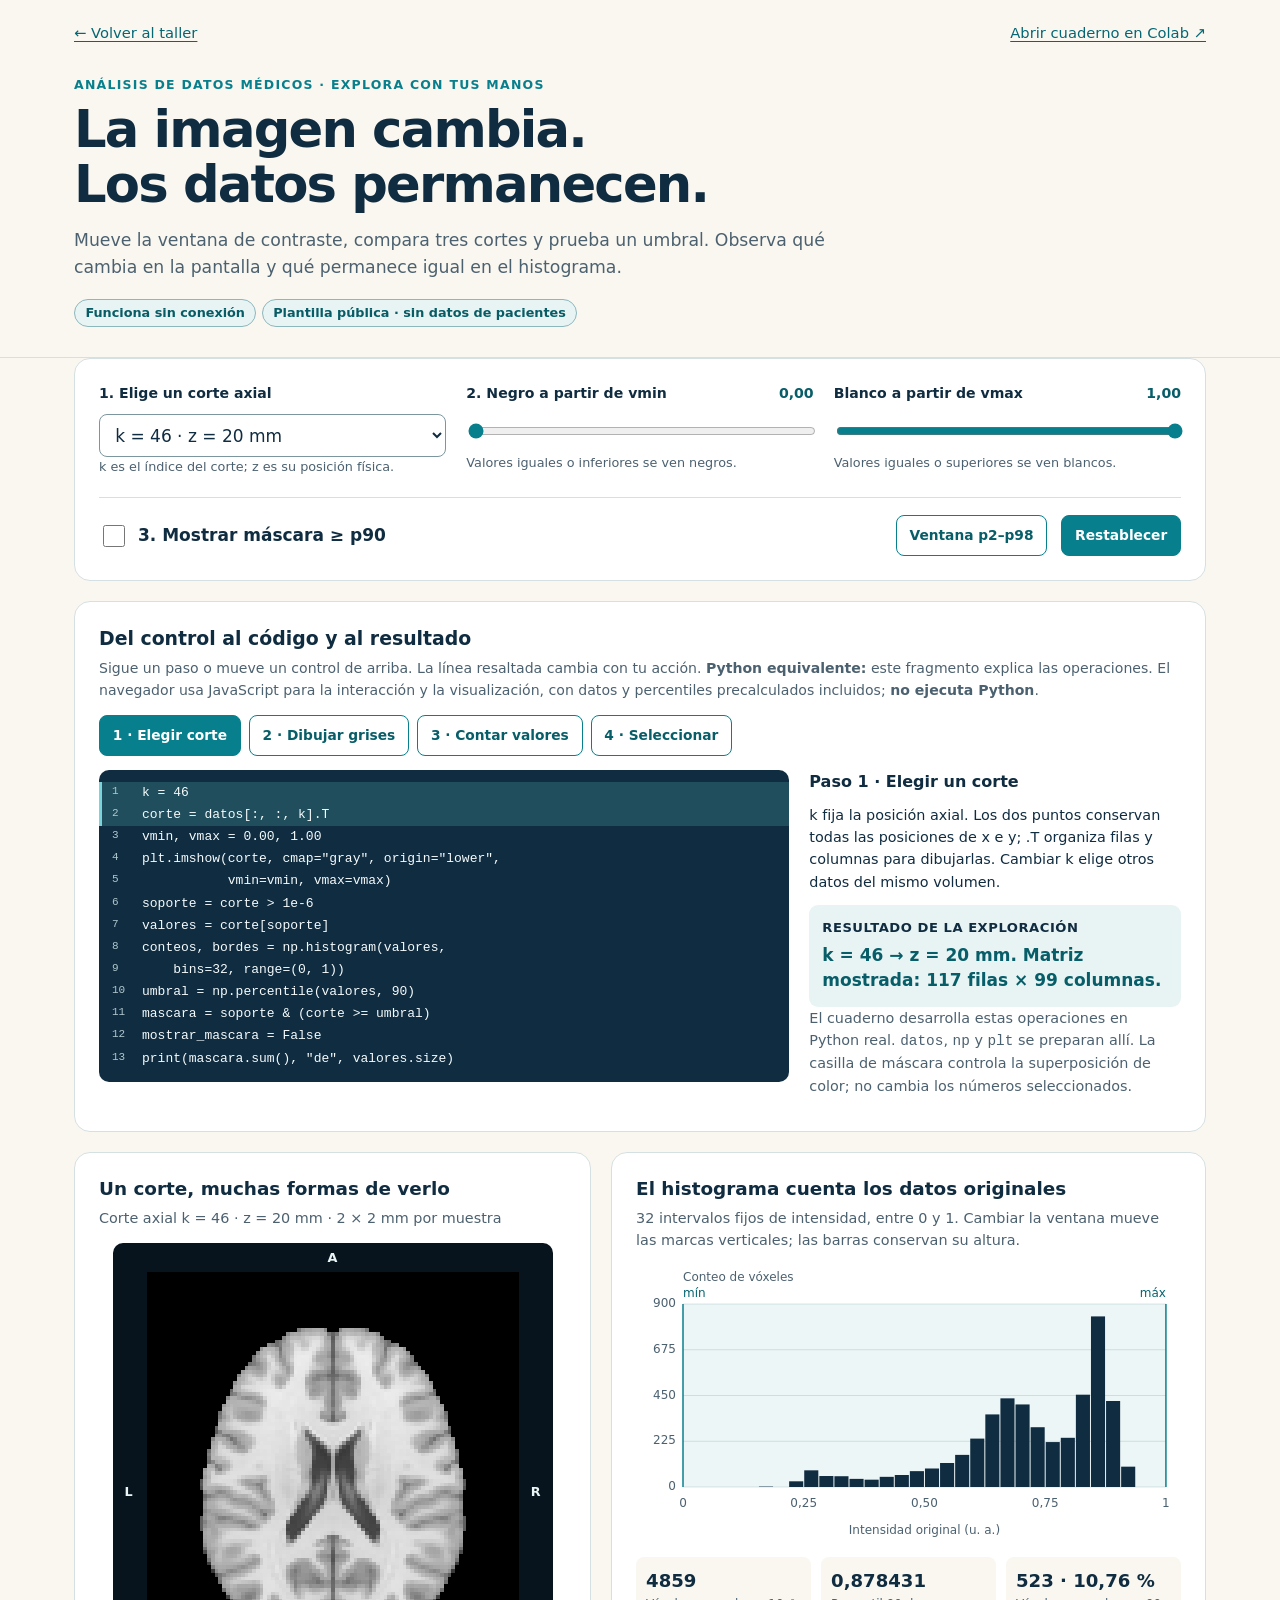
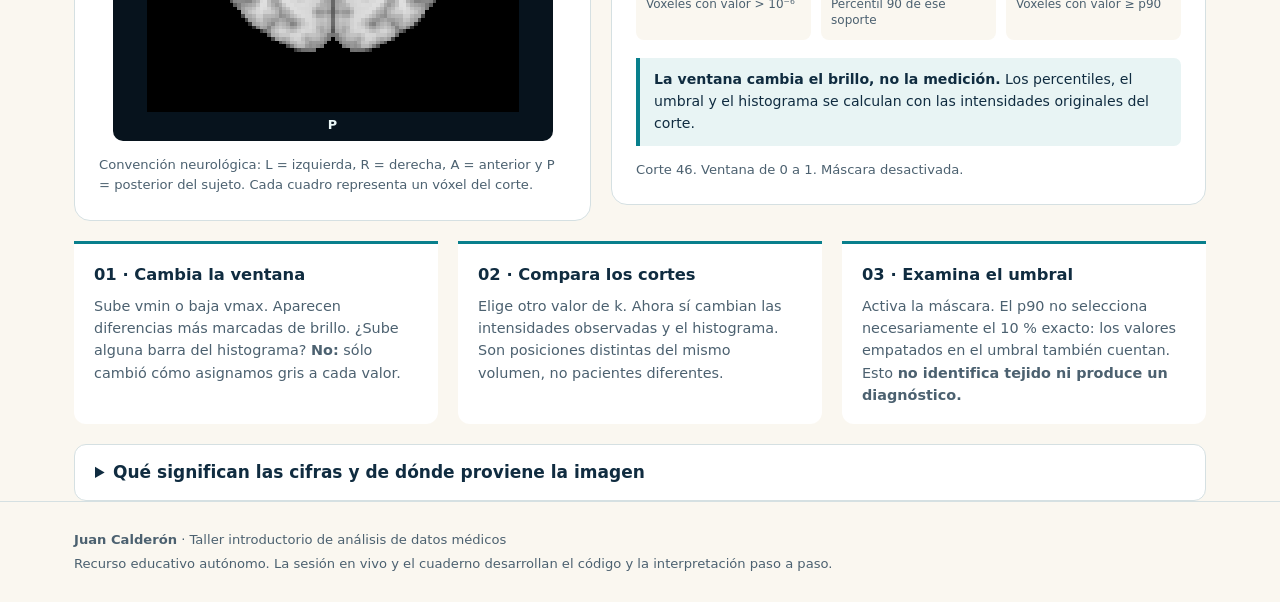
==== commit b923017f: "Añadir seis demostraciones interactivas con código y resultados paso a paso Presentación web con ven" ====
--- a/explorador.html
+++ b/explorador.html
@@ -48,7 +48,17 @@
 footer{border-top:1px solid var(--line);padding:24px 0;font-size:.82rem;color:var(--muted)}
 footer p{margin:4px 0}.screen-reader{position:absolute;width:1px;height:1px;padding:0;margin:-1px;overflow:hidden;clip:rect(0,0,0,0);white-space:nowrap;border:0}
 .error{background:#fff2e9;color:#6c3000;border:1px solid #b25408;padding:16px;border-radius:10px}
+.python-bridge{margin:0 0 20px;padding:22px 24px;background:white;border:1px solid var(--line);border-radius:16px}
+.python-bridge h2{margin:0 0 5px;font-size:1.18rem}.bridge-intro{font-size:.88rem;color:var(--muted);margin:0 0 13px}
+.bridge-steps{display:flex;gap:8px;flex-wrap:wrap;margin:0 0 14px}.bridge-steps button[aria-pressed=true]{background:var(--teal);color:white}
+.bridge-grid{display:grid;grid-template-columns:minmax(0,1.3fr) minmax(250px,.7fr);gap:20px;align-items:start}
+.python-code{margin:0;background:#102c40;color:#f5fbfc;padding:12px 0;border-radius:10px;font:13px/1.55 ui-monospace,SFMono-Regular,Consolas,monospace;white-space:pre-wrap;overflow-wrap:anywhere}
+.code-row{display:block;padding:1px 12px 1px 40px;position:relative;border-left:3px solid transparent}.code-row.active{background:#204e5c;border-left-color:#79d4dc}
+.line-number{position:absolute;left:10px;color:#b1c7cd;user-select:none;font-size:11px}.bridge-read h3{font-size:1rem;margin:0 0 9px}.bridge-read p{font-size:.9rem;margin:0 0 12px}
+.bridge-result{padding:13px;background:var(--soft);border-radius:9px;line-height:1.5;overflow-wrap:anywhere}.bridge-result strong{display:block;font-size:.82rem;text-transform:uppercase;letter-spacing:.04em;margin-bottom:5px}
+.bridge-foot{font-size:.8rem;color:var(--muted);margin:12px 0 0}.bridge-result output{display:block;color:#075d68;font-weight:650;font-variant-numeric:tabular-nums}
 @media(max-width:800px){.controls{grid-template-columns:1fr 1fr}.control:first-child{grid-column:1/-1}.workspace{grid-template-columns:1fr}.instructions{grid-template-columns:1fr}.scan-frame{max-width:365px}.stats{gap:6px}}
+@media(max-width:800px){.bridge-grid{grid-template-columns:1fr}.python-bridge{padding:18px}.python-code{font-size:12px}.bridge-steps button{font-size:.8rem;padding:.5rem .65rem}}
 @media(max-width:480px){.wrap{padding:0 14px}header{padding-top:17px}.controls,.card{padding:17px}.controls{gap:15px}.stats .stat{padding:10px 7px}.stat strong{font-size:1rem}.stat span{font-size:.72rem}.toggle{font-size:.9rem}.control-actions{gap:10px}#histogram{height:260px}.eyebrow{margin-top:24px}}
 @media(prefers-reduced-motion:reduce){*{scroll-behavior:auto!important}}
 </style>
@@ -94,6 +104,25 @@
 <button id="reset" type="button" class="primary">Restablecer</button>
 </div>
 </section>
+<section class="python-bridge" aria-labelledby="python-title">
+<h2 id="python-title">Del control al código y al resultado</h2>
+<p class="bridge-intro">Sigue un paso o mueve un control de arriba. La línea resaltada cambia con tu acción. <strong>Python equivalente:</strong> este fragmento explica las operaciones. El navegador usa JavaScript para la interacción y la visualización, con datos y percentiles precalculados incluidos; <strong>no ejecuta Python</strong>.</p>
+<div class="bridge-steps" role="group" aria-label="Pasos del código equivalente">
+<button type="button" id="code-step-corte" aria-pressed="true">1 · Elegir corte</button>
+<button type="button" id="code-step-ventana" aria-pressed="false">2 · Dibujar grises</button>
+<button type="button" id="code-step-conteo" aria-pressed="false">3 · Contar valores</button>
+<button type="button" id="code-step-mascara" aria-pressed="false">4 · Seleccionar</button>
+</div>
+<div class="bridge-grid">
+<pre class="python-code" aria-label="Fragmento de Python equivalente a los controles"><code id="python-code"></code></pre>
+<div class="bridge-read">
+<h3 id="bridge-step-title">Paso 1 · Elegir un corte</h3>
+<p id="bridge-explanation"></p>
+<div class="bridge-result"><strong>Resultado de la exploración</strong><output id="bridge-output"></output></div>
+<p class="bridge-foot">El cuaderno desarrolla estas operaciones en Python real. <code>datos</code>, <code>np</code> y <code>plt</code> se preparan allí. La casilla de máscara controla la superposición de color; no cambia los números seleccionados.</p>
+</div>
+</div>
+</section>
 <div class="workspace">
 <section class="card" aria-labelledby="image-title">
 <h2 id="image-title">Un corte, muchas formas de verlo</h2>
@@ -170,6 +199,61 @@
   const decoded = new Map();
   let current;
   let announceTimer;
+  let bridgeStep = "corte";
+
+  function drawPythonBridge() {
+    const low = Number(controls.low.value);
+    const high = Number(controls.high.value);
+    const lines = [
+      "k = " + current.k,
+      "corte = datos[:, :, k].T",
+      "vmin, vmax = " + low.toFixed(2) + ", " + high.toFixed(2),
+      'plt.imshow(corte, cmap="gray", origin="lower",',
+      "           vmin=vmin, vmax=vmax)",
+      "soporte = corte > 1e-6",
+      "valores = corte[soporte]",
+      "conteos, bordes = np.histogram(valores,",
+      "    bins=32, range=(0, 1))",
+      "umbral = np.percentile(valores, 90)",
+      "mascara = soporte & (corte >= umbral)",
+      "mostrar_mascara = " + (controls.mask.checked ? "True" : "False"),
+      'print(mascara.sum(), "de", valores.size)'
+    ];
+    const steps = {
+      corte: {
+        active: [0, 1], title: "Paso 1 · Elegir un corte",
+        explanation: "k fija la posición axial. Los dos puntos conservan todas las posiciones de x e y; .T organiza filas y columnas para dibujarlas. Cambiar k elige otros datos del mismo volumen.",
+        result: "k = " + current.k + " → z = " + current.z_mm + " mm. Matriz mostrada: 117 filas × 99 columnas."
+      },
+      ventana: {
+        active: [2, 3, 4], title: "Paso 2 · Traducir valores a grises",
+        explanation: "vmin se dibuja negro y vmax blanco. Los valores intermedios se reparten entre esos grises; fuera de la ventana se saturan. La matriz, su histograma y la selección por p90 no cambian.",
+        result: "Ventana " + decimal(low, 2) + "–" + decimal(high, 2) + ". Se conservan " + current.foreground + " valores del soporte y " + current.selected + " valores ≥ p90."
+      },
+      conteo: {
+        active: [5, 6, 7, 8], title: "Paso 3 · Elegir qué se cuenta",
+        explanation: "soporte es una selección lógica: intensidad original mayor que una millonésima. valores reúne sólo esas intensidades. histogram las reparte en 32 intervalos fijos, sin saber dónde estaba cada píxel.",
+        result: "32 intervalos. Suma de las barras = " + current.hist.reduce((sum, count) => sum + count, 0) + " = tamaño del soporte. Es una exclusión numérica, no una máscara cerebral validada."
+      },
+      mascara: {
+        active: [9, 10, 11, 12], title: "Paso 4 · Seleccionar mediante una regla",
+        explanation: "percentile calcula el p90 de los valores del soporte. >= incluye también los empates. mostrar_mascara representa la casilla de la interfaz: decide si superponemos la selección, no si cambian los datos.",
+        result: "p90 = " + decimal(current.p90, 6) + ". " + current.selected + " de " + current.foreground + " (" + decimal(current.percentage, 2) + " %). Superposición " + (controls.mask.checked ? "activada." : "desactivada.")
+      }
+    };
+    const step = steps[bridgeStep];
+    function escapeCode(text) {
+      return text.replace(/&/g, "&amp;").replace(/</g, "&lt;").replace(/>/g, "&gt;");
+    }
+    document.getElementById("python-code").innerHTML = lines.map((line, index) =>
+      '<span class="code-row' + (step.active.includes(index) ? ' active' : '') +
+      '"><span class="line-number" aria-hidden="true">' + (index + 1) + '</span>' + escapeCode(line) + '</span>'
+    ).join("");
+    document.getElementById("bridge-step-title").textContent = step.title;
+    document.getElementById("bridge-explanation").textContent = step.explanation;
+    document.getElementById("bridge-output").textContent = step.result;
+    Object.keys(steps).forEach(key => document.getElementById("code-step-" + key).setAttribute("aria-pressed", String(key === bridgeStep)));
+  }
 
   function loadSlice(record) {
     if (decoded.has(record.k)) return decoded.get(record.k);
@@ -290,7 +374,8 @@
       " vóxeles con intensidad mayor que 0,000001. Los intervalos conservan su conteo al mover la ventana. " + binsText + ".";
   }
 
-  function update(announce) {
+  function update(announce, focusStep) {
+    if (focusStep) bridgeStep = focusStep;
     current = payload.slices.find(record => record.k === Number(controls.slice.value));
     document.getElementById("vmin-value").textContent = decimal(Number(controls.low.value), 2);
     document.getElementById("vmax-value").textContent = decimal(Number(controls.high.value), 2);
@@ -303,6 +388,7 @@
     document.getElementById("mask-caption").hidden = !controls.mask.checked;
     drawImage();
     drawHistogram();
+    drawPythonBridge();
     if (announce) {
       clearTimeout(announceTimer);
       announceTimer = setTimeout(() => {
@@ -322,13 +408,19 @@
       if (changed === "low") controls.high.value = (low + 0.01).toFixed(2);
       else controls.low.value = (high - 0.01).toFixed(2);
     }
-    update(true);
+    update(true, "ventana");
   }
 
   try {
     payload.slices.forEach(verifyData);
-    controls.slice.addEventListener("change", () => update(true));
-    controls.mask.addEventListener("change", () => update(true));
+    controls.slice.addEventListener("change", () => update(true, "corte"));
+    controls.mask.addEventListener("change", () => update(true, "mascara"));
+    ["corte", "ventana", "conteo", "mascara"].forEach(key => {
+      document.getElementById("code-step-" + key).addEventListener("click", () => {
+        bridgeStep = key;
+        drawPythonBridge();
+      });
+    });
     controls.low.addEventListener("input", () => adjustWindow("low"));
     controls.high.addEventListener("input", () => adjustWindow("high"));
     document.getElementById("reset").addEventListener("click", () => {
@@ -336,12 +428,12 @@
       controls.low.value = "0";
       controls.high.value = "1";
       controls.mask.checked = false;
-      update(true);
+      update(true, "corte");
     });
     document.getElementById("percentile").addEventListener("click", () => {
       controls.low.value = current.p2.toFixed(2);
       controls.high.value = current.p98.toFixed(2);
-      update(true);
+      update(true, "ventana");
     });
     window.addEventListener("resize", () => drawHistogram());
     update(false);
